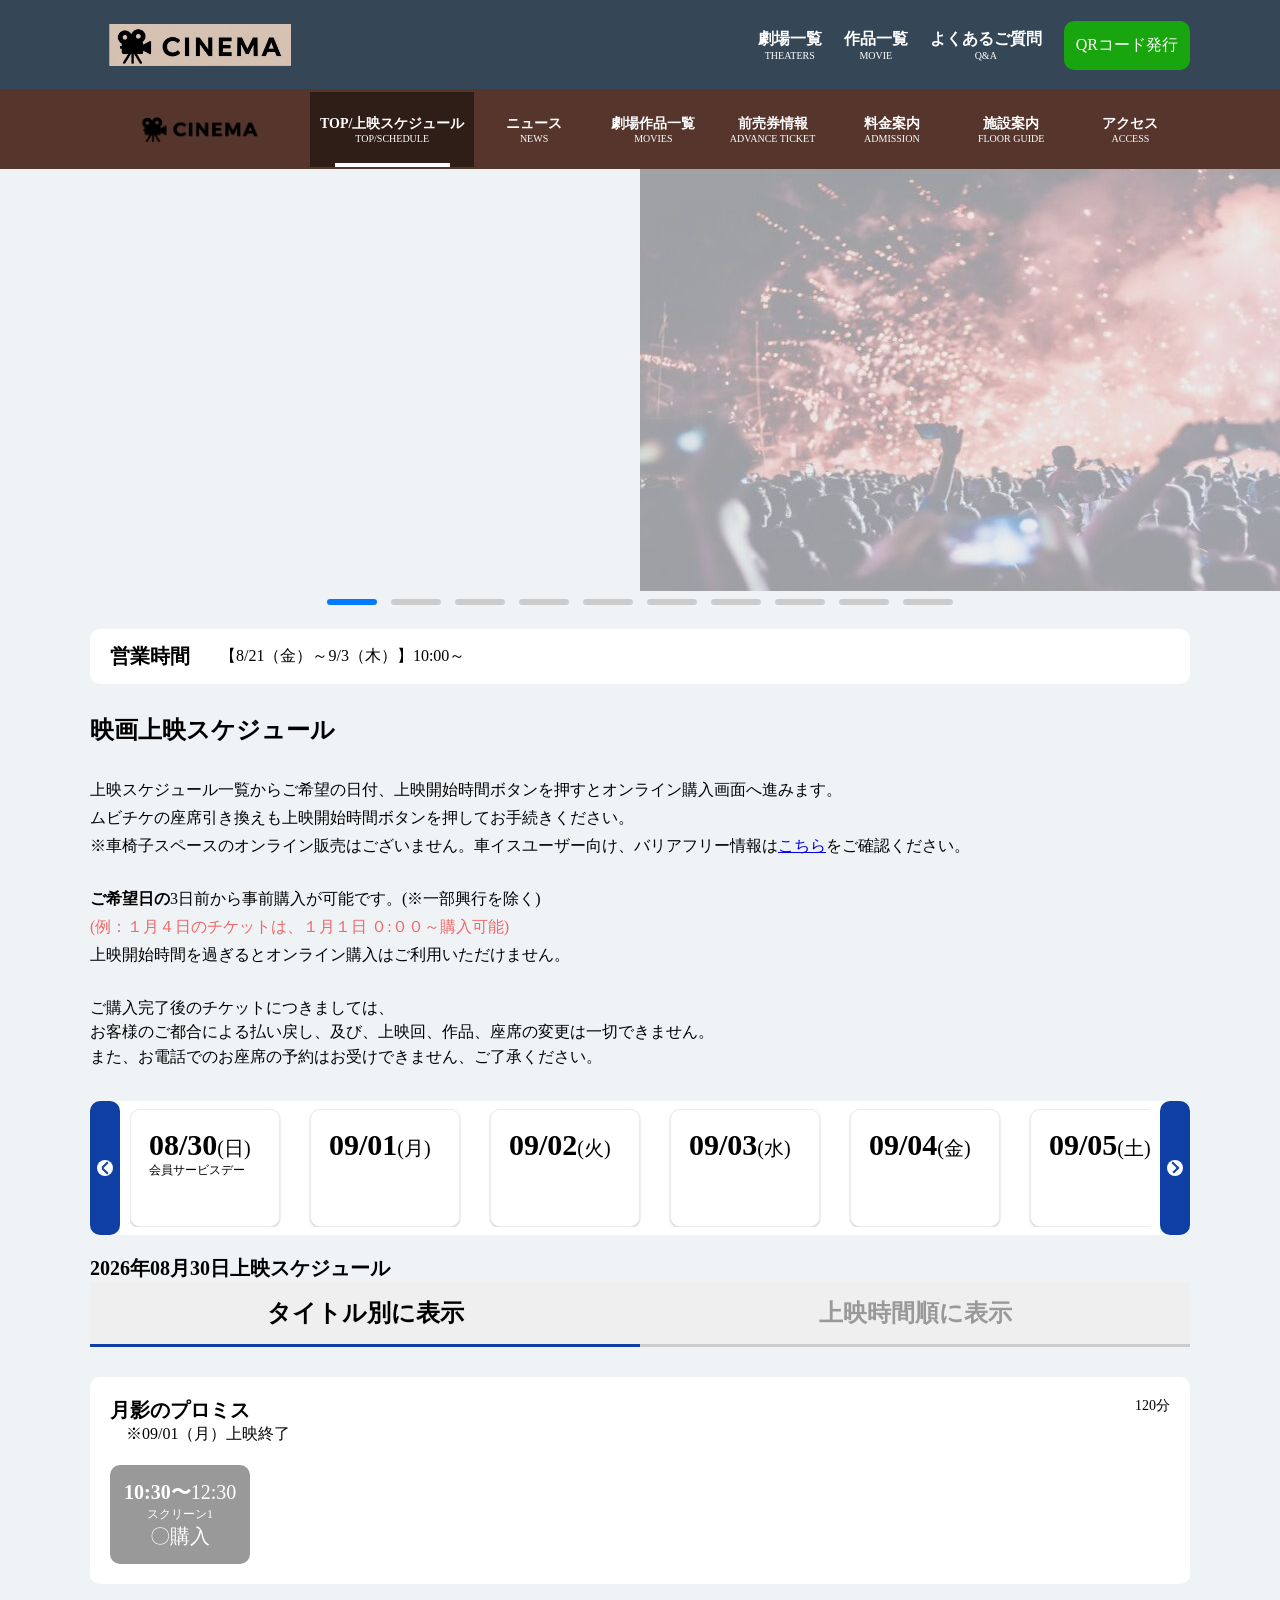
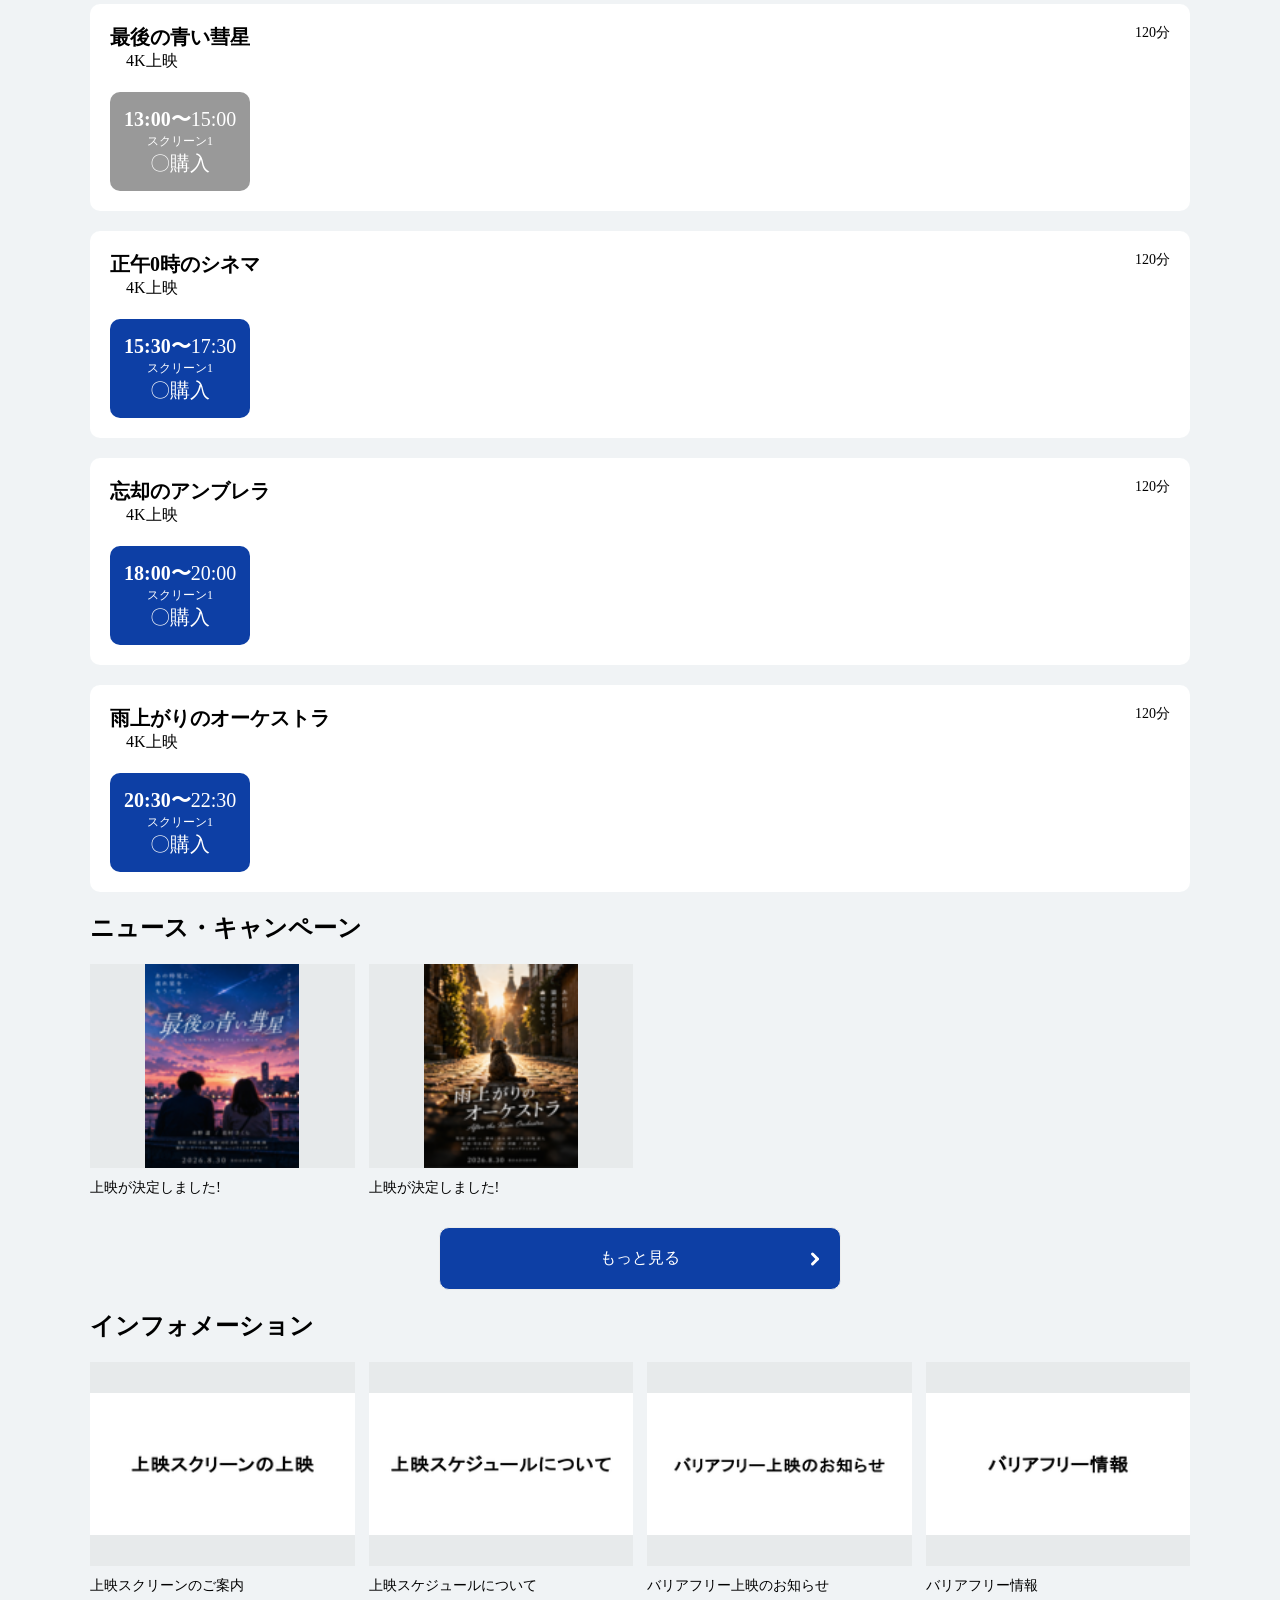
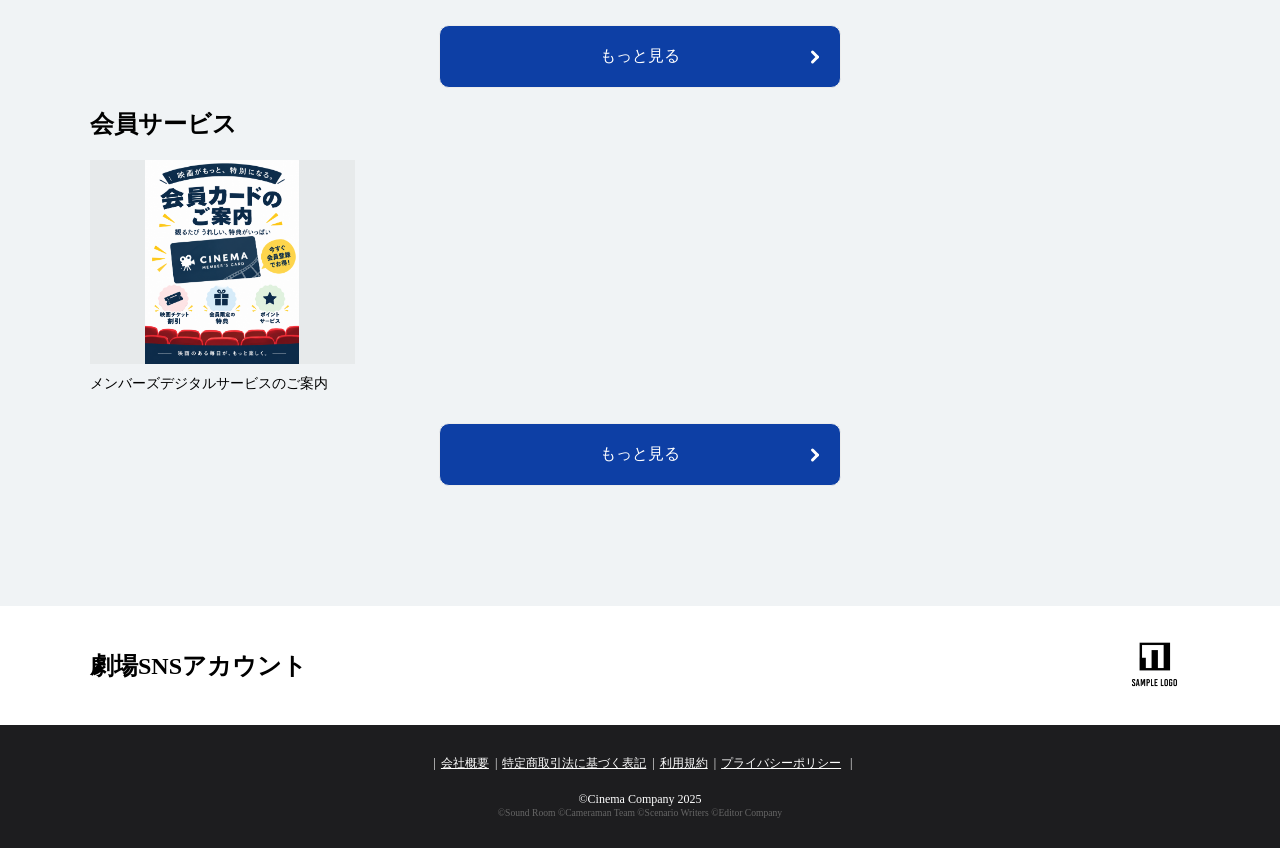
==== index.html @ 125cd5fd "update images and styles" ====
<!DOCTYPE html>
<html lang="ja">

<head>
  <meta charset="UTF-8" />
  <meta name="viewport" content="width=device-width,initial-scale=1" />
  <title>PF① indexPage</title>
  <meta name="description" content="2026/10/12 PF① indexPage" />
  <link rel="icon" href="./assets/images/fav.jpg" />
  <script src="./assets/js/script.js" defer></script>
  <link rel="stylesheet" href="./assets/stylesheets/style.css">
</head>

<body class="index">
<header class="l-header">
  <section class="p-header">
    <div class="p-header__wrap">
      
      <a class="p-header__logo" href="./index.html">
        <img src="./assets/images/logo.png" alt="サイトロゴ">
      </a>
      <button class="js-header__menuButton">
      <span class="p-header__menuButton--line"></span>  
      </button>

      <nav class="p-header__siteMenu">
        <ul class="p-header__menuList">
          <li class="p-header__menuItem">
            <div class="p-menuItem">
              <a href="./index.html" class="c-link">
                  <p class="p-menuItem__label__primary">劇場一覧</p>
                  <p class="p-menuItem__label__secondary">THEATERS</p>
              </a>
            </div>
          </li>

          <li class="p-header__menuItem">
            <div class="p-menuItem">
              <a href="./index.html" class="c-link">
                  <p class="p-menuItem__label__primary">作品一覧</p>
                  <p class="p-menuItem__label__secondary">MOVIE</p>
              </a>
            </div>
          </li>

          <li class="p-header__menuItem">
            <div class="p-menuItem">
              <a href="./index.html" class="c-link">
                  <p class="p-menuItem__label__primary">よくあるご質問</p>
                  <p class="p-menuItem__label__secondary">Q&A</p>
              </a>
            </div>
          </li>
        </ul>
      </nav>

      <div class="p-header__links">
        <a href="./index.html" class="c-link">
          <div class="p-qrCode">
            <p class="p-qrCode__label">QRコード発行</p>
          </div>
        </a>  
      </div>

      <nav class="js-header__hamburgerMenu">
        <div class="p-header__hamburgerContent">

          <ul class="p-header__mobileMenuList">

            <li class="p-header__hamburgerTitle">劇場メニュー</li>

            <li class="p-header__hamburgerItem">
              <a href="./index.html" class="c-link">TOP/上映スケジュール</a>
            </li>

            <li class="p-header__hamburgerItem">
              <a href="./index.html" class="c-link">ニュース</a>
            </li>

            <li class="p-header__hamburgerItem">
              <a href="./index.html" class="c-link">劇場作成一覧</a>
            </li>

            <li class="p-header__hamburgerItem">
              <a href="./index.html" class="c-link">前売券情報</a>
            </li>            

            <li class="p-header__hamburgerItem">
              <a href="./index.html" class="c-link">料金案内</a>
            </li>     
            
            <li class="p-header__hamburgerItem">
              <a href="./index.html" class="c-link">施設案内</a>
            </li>            

            <li class="p-header__hamburgerItem">
              <a href="./access.html" class="c-link">アクセス</a>
            </li>

            <li class="p-header__hamburgerTitle">共通メニュー</li>

            <li class="p-header__hamburgerItem">
              <a href="./index.html" class="c-link">総合TOPへ戻る</a>
            </li>
            
            <li class="p-header__hamburgerItem">
              <a href="./index.html" class="c-link">劇場一覧</a>
            </li>            

            <li class="p-header__hamburgerItem">
              <a href="./index.html" class="c-link">作品一覧</a>
            </li>

            <li class="p-header__hamburgerItem">
              <a href="./index.html" class="c-link">よくある質問</a>
            </li>            

          </ul>
        </div> 
      </nav>

    </div>
  </section>
</header>

<main class="l-main">
  <h1 class="p-main__title">TOP/上映スケジュール</h1>
    <section class="p-menuBar">
      <div class="p-menuBar__wrap">

        <a class="p-main__logo" href="./index.html">
          <img src="./assets/images/logo-name.png">
        </a>

        <nav class="p-menuBar__nav">
          <ul class="p-menuBar__navMenu">
            <li class="p-menuBar__navItem">
            <div class="p-navItem--underBar"></div> 
            <a href="./index.html" class="p-navItem active">
                <p class="p-navItem__label--primary">TOP/上映スケジュール</p>
                <p class="p-navItem__label--secondary">TOP/SCHEDULE</p>
            </a>
            </li>

            <li class="p-menuBar__navItem">
            <a href="./index.html" class="p-navItem">
                <p class="p-navItem__label--primary">ニュース</p>
                <p class="p-navItem__label--secondary">NEWS</p>
            </a>
            </li>

            <li class="p-menuBar__navItem">
            <a href="./index.html" class="p-navItem">
                <p class="p-navItem__label--primary">劇場作品一覧</p>
                <p class="p-navItem__label--secondary">MOVIES</p>
            </a>
            </li>

            <li class="p-menuBar__navItem">
            <a href="./index.html" class="p-navItem">
                <p class="p-navItem__label--primary">前売券情報</p>
                <p class="p-navItem__label--secondary">ADVANCE TICKET</p>
            </a>
            </li>

            <li class="p-menuBar__navItem">
            <a href="./index.html" class="p-navItem">
                <p class="p-navItem__label--primary">料金案内</p>
                <p class="p-navItem__label--secondary">ADMISSION</p>
            </a>
            </li>

            <li class="p-menuBar__navItem">
            <a href="./index.html" class="p-navItem">
                <p class="p-navItem__label--primary">施設案内</p>
                <p class="p-navItem__label--secondary">FLOOR GUIDE</p>
            </a>
            </li>
                  
            <li class="p-menuBar__navItem">
            <a href="./access.html" class="p-navItem">
                <p class="p-navItem__label--primary">アクセス</p>
                <p class="p-navItem__label--secondary">ACCESS</p>
            </a>
            </li>
          </ul>  
        </nav> 
      </div>
    </section>

      <section class="p-mainSlider">
        <div class="js-slides">
            <a href="./index.html" id="slide1" class="js-slide">
              <img src="./assets/images/slide1.jpeg" alt="">
            </a>
            
            <a href="./index.html" id="slide2" class="js-slide">
              <img src="./assets/images/slide2.jpeg" alt="">
            </a>

            <a href="./index.html" id="slide3" class="js-slide">
              <img src="./assets/images/slide3.jpeg" alt="">
            </a>

            <a href="./index.html" id="slide4" class="js-slide">
              <img src="./assets/images/slide4.jpeg" alt="">
            </a>

            <a href="./index.html" id="slide5" class="js-slide">
              <img src="./assets/images/slide5.jpeg" alt="">
            </a>

            <a href="./index.html" id="slide6" class="js-slide">
              <img src="./assets/images/slide6.jpeg" alt="">
            </a>

            <a href="./index.html" id="slide7" class="js-slide">
              <img src="./assets/images/slide7.jpeg" alt="">
            </a>

            <a href="./index.html" id="slide8" class="js-slide">
              <img src="./assets/images/slide8.jpeg" alt="">
            </a>

            <a href="./index.html" id="slide9" class="js-slide">
              <img src="./assets/images/slide9.jpeg" alt="">
            </a>

            <a href="./index.html" id="slide10" class="js-slide">
              <img src="./assets/images/slide10.jpeg" alt="">
            </a>
        </div>

        <div class="p-slidesBots">
          <a href="#slide1" class="js-dot"></a>
          <a href="#slide2" class="js-dot"></a>
          <a href="#slide3" class="js-dot"></a>
          <a href="#slide4" class="js-dot"></a>
          <a href="#slide5" class="js-dot"></a>
          <a href="#slide6" class="js-dot"></a>
          <a href="#slide7" class="js-dot"></a>
          <a href="#slide8" class="js-dot"></a>
          <a href="#slide9" class="js-dot"></a>
          <a href="#slide10" class="js-dot"></a>
        </div>
      </section>

      <section class="p-opening">
        <div class="p-opening__wrap">
          <h2 class="p-openingTitle">営業時間</h2>
          <div class="p-openingSchedule">
            <p class="p-openingTime">【8/21（金）～9/3（木）】10:00～</p>
          </div>
        </div>
      </section>

      <section class="p-showTimes">
        <div class="p-showTimesWrap">
            <div class="p-showTimesInner">
              <h2 class="p-showTimestitle">映画上映スケジュール</h2>
                <div class="p-showTimesguide">
                <div class="p-showTimesguide--break"> 
                  <p class="p-showTimesguide__text">上映スケジュール一覧からご希望の日付、上映開始時間ボタンを押すとオンライン購入画面へ進みます。</p>
                  <p class="p-showTimesguide__text">ムビチケの座席引き換えも上映開始時間ボタンを押してお手続きください。</p>
                  <p class="p-showTimesguide__text">※車椅子スペースのオンライン販売はございません。車イスユーザー向け、バリアフリー情報は<a href="./index.html" class="c-text">こちら</a>をご確認ください。</P>
                  <p class="p-showTimesguide__text">
                    <strong>ご希望日の</strong>3日前から事前購入が可能です。(※一部興行を除く)<br>
                    <span class="p-showTimesguide__example">
                      (例：１月４日のチケットは、１月１日 ０:００～購入可能)
                    </span>
                  </p>
                  <p class="p-showTimesguide__text">上映開始時間を過ぎるとオンライン購入はご利用いただけません。</p>
                  <p class="p-showTimesguide__text">ご購入完了後のチケットにつきましては、<br>
                    <p class="p-showTimesguide__text--next">
                      お客様のご都合による払い戻し、及び、上映回、作品、座席の変更は一切できません。
                    </p>
                  </p>
                  <p class="p-showTimesguide__text">また、お電話でのお座席の予約はお受けできません、ご了承ください。</p>
                </div>
                </div>
            </div>
        </div>

        <div class="p-dateTransform">

          <div class="p-dateTransform__inner">

            <button class="js-dateTransform__arrow">
              <div class="p-arrow--prev"></div>
            </button>

            <div class="js-dateTransform--swiper">
              <div class="p-dateTransform__warp">
                <ul class="js-dateTransform__dates">

                  <li class="js-dateItem">
                    <div class="p-dateItem__box">
                      <div class="p-dateItem__warp">
                        <span class="p-dateItem__day">08/30</span>
                        <span class="p-dateItem__week">(日)</span>
                      </div>
                      <div class="p-dateItem__txet">会員サービスデー</div>
                    </div>
                  </li>

                  <li class="js-dateItem">
                    <div class="p-dateItem__box">
                      <div class="p-dateItem__warp">
                        <span class="p-dateItem__day">09/01</span>
                        <span class="p-dateItem__week">(月)</span>
                      </div>
                    </div>
                  </li>

                  <li class="js-dateItem">
                    <div class="p-dateItem__box">
                      <div class="p-dateItem__warp">
                        <span class="p-dateItem__day">09/02</span>
                        <span class="p-dateItem__week">(火)</span>
                      </div>
                    </div>
                  </li>

                  <li class="js-dateItem">
                    <div class="p-dateItem__box">
                      <div class="p-dateItem__warp">
                        <span class="p-dateItem__day">09/03</span>
                        <span class="p-dateItem__week">(水)</span>
                      </div>
                    </div>
                  </li>

                  <li class="js-dateItem">
                    <div class="p-dateItem__box">
                      <div class="p-dateItem__warp">
                        <span class="p-dateItem__day">09/04</span>
                        <span class="p-dateItem__week">(金)</span>
                      </div>
                    </div>
                  </li>

                  <li class="js-dateItem">
                    <div class="p-dateItem__box">
                      <div class="p-dateItem__warp">
                        <span class="p-dateItem__day">09/05</span>
                        <span class="p-dateItem__week">(土)</span>
                      </div>
                    </div>
                  </li>

                  <li class="js-dateItem">
                    <div class="p-dateItem__box">
                      <div class="p-dateItem__warp">
                        <span class="p-dateItem__day">09/06</span>
                        <span class="p-dateItem__week">(日)</span>
                      </div>
                    </div>
                  </li>

                  <li class="js-dateItem">
                    <div class="p-dateItem__box">
                      <div class="p-dateItem__warp">
                        <span class="p-dateItem__day">09/07</span>
                        <span class="p-dateItem__week">(月)</span>
                      </div>
                    </div>
                  </li>

                </ul>
              </div>
            </div>

            <button class="js-dateTransform__arrow">
              <div class="p-arrow--next"></div>
            </button>

          </div> 

        </div>

        <h2 class="p-scheduleTitle">2026年08月30日上映スケジュール</h2>

        <div class="p-scheduleTab">
          <div class="p-scheduleTab__wrap">
            <button class="p-tabTitle tab active" data-tab="title">タイトル別に表示</button>
            <button class="p-tabTime tab" data-tab="time">上映時間順に表示</button>
          </div>

          <div class="p-tabContent">
            <div class="p-tabContent__time__wrap tab-panel active" id="tab-title">
              <article class="p-contentItem">
                <div class="p-contentHeader">
                <div class="p-contentTitle">
                  <a class="c-link">
                    <h3 class="p-tabContent__title">月影のプロミス</h3>
                  </a>
                  <p class="p-tabContent__description">※09/01（月）上映終了</p>
                </div>
                <button type="button" class="js-contentToggle">+</button>
                </div>
                <ul class="js-contentSchedule">
                  <li class="p-scheduleBox u-bg-gray">
                    <a class="c-link">
                      <div class="p-scheduleBox__time">
                        <span class="p-scheduleBox__start">10:30〜</span>12:30
                      </div>       
                      <p class="p-scheduleBox__info">スクリーン1</p>
                      <p class="p-scheduleBox__purchase">〇購入</p>
                    </a>  
                </li>
                </ul>
                <p class="p-screeningTime">120分</p>
              </article>

              <article class="p-contentItem">
                <div class="p-contentHeader">
                <div class="p-contentTitle">
                  <a class="c-link">
                    <h3 class="p-tabContent__title">最後の青い彗星</h3>
                  </a>
                  <p class="p-tabContent__description">4K上映</p>
                </div>
                <button type="button" class="js-contentToggle">+</button>
                </div>
                <ul class="js-contentSchedule">
                  <li class="p-scheduleBox u-bg-gray">
                    <a class="c-link">
                      <div class="p-scheduleBox__time">
                        <span class="p-scheduleBox__start">13:00〜</span>15:00
                      </div>       
                      <p class="p-scheduleBox__info">スクリーン1</p>
                      <p class="p-scheduleBox__purchase">〇購入</p>
                    </a>  
                  </li>
                </ul>
                <p class="p-screeningTime">120分</p>
              </article>

              <article class="p-contentItem">
                <div class="p-contentHeader">
                <div class="p-contentTitle">
                  <a href="./index.html" class="c-link">
                    <h3 class="p-tabContent__title">正午0時のシネマ</h3>
                  </a>
                  <p class="p-tabContent__description">4K上映</p>
                </div>
                <button type="button" class="js-contentToggle">+</button>
                </div>
                <ul class="js-contentSchedule">
                  <li class="p-scheduleBox">
                    <a href="./index.html" class="c-link">
                      <div class="p-scheduleBox__time">
                        <span class="p-scheduleBox__start">15:30〜</span>17:30
                      </div>       
                      <p class="p-scheduleBox__info">スクリーン1</p>
                      <p class="p-scheduleBox__purchase">〇購入</p>
                    </a>  
                  </li>
                </ul>
                <p class="p-screeningTime">120分</p>
              </article>

              <article class="p-contentItem">
                <div class="p-contentHeader">
                <div class="p-contentTitle">
                  <a href="./index.html" class="c-link">
                    <h3 class="p-tabContent__title">忘却のアンブレラ</h3>
                  </a>
                  <p class="p-tabContent__description">4K上映</p>
                </div>
                <button type="button" class="js-contentToggle">+</button>
                </div>
                <ul class="js-contentSchedule">
                  <li class="p-scheduleBox">
                    <a href="./index.html" class="c-link">
                      <div class="p-scheduleBox__time">
                        <span class="p-scheduleBox__start">18:00〜</span>20:00
                      </div>       
                      <p class="p-scheduleBox__info">スクリーン1</p>
                      <p class="p-scheduleBox__purchase">〇購入</p>
                    </a>  
                  </li>
                </ul>
                <p class="p-screeningTime">120分</p>
              </article>

              <article class="p-contentItem">
                <div class="p-contentHeader">
                <div class="p-contentTitle">
                  <a href="./index.html" class="c-link">
                    <h3 class="p-tabContent__title">雨上がりのオーケストラ</h3>
                  </a>
                  <p class="p-tabContent__description">4K上映</p>
                </div>
                <button type="button" class="js-contentToggle">+</button>
                </div>
                <ul class="js-contentSchedule">
                  <li class="p-scheduleBox">
                    <a href="./index.html" class="c-link">
                      <div class="p-scheduleBox__time">
                        <span class="p-scheduleBox__start">20:30〜</span>22:30
                      </div>       
                      <p class="p-scheduleBox__info">スクリーン1</p>
                      <p class="p-scheduleBox__purchase">〇購入</p>
                    </a>  
                  </li>
                </ul>
                <p class="p-screeningTime">120分</p>
              </article>
            </div>  


            <div class="p-tabContent__wrap tab-panel" id="tab-time">
              <article class="p-contentLink">
                <a class="c-link">     
                  <div class="p-contentLink__display u-bg-gray">
                    <div class="p-scheduleBox__time">
                      <span class="p-scheduleBox__start">10:30〜</span>12:30
                    </div>  
                    <div class="p-contentTitle">
                      <h3 class="p-tabContent__title">月影のプロミス</h3>
                      <p class="p-tabContent__description">※09/01（月）上映終了</p>
                    </div>
                    <div class="p-scheduleInfo">  
                      <p class="p-screeningTime__info">120分</p>
                      <p class="p-scheduleBox__info">スクリーン1</p>
                    </div>
                      <p class="p-scheduleBox__purchase">販売期間外</p>
                  </div>  
                </a>
              </article>

              <article class="p-contentLink">
                <a class="c-link">     
                  <div class="p-contentLink__display u-bg-gray">
                      <div class="p-scheduleBox__time">
                      <span class="p-scheduleBox__start">13:00〜</span>15:00
                    </div>  
                    <div class="p-contentTitle">
                      <h3 class="p-tabContent__title">最後の青い彗星</h3>
                      <p class="p-tabContent__description">※09/01（月）上映終了</p>
                    </div>

                    <div class="p-scheduleInfo">  
                      <p class="p-screeningTime__info">120分</p>
                      <p class="p-scheduleBox__info">スクリーン1</p>
                    </div>
                    <p class="p-scheduleBox__purchase">販売期間外</p>
                  </div>  
                </a>
              </article>
            

              <article class="p-contentLink">
                <a href="./index.html" class="c-link">      
                  <div class="p-contentLink__display">
                    <div class="p-scheduleBox__time">
                      <span class="p-scheduleBox__start">15:30〜</span>17:30
                    </div>  
                    <div class="p-contentTitle">
                      <h3 class="p-tabContent__title">正午0時のシネマ</h3>
                      <p class="p-tabContent__description">※09/01（月）上映終了</p>
                    </div>  

                    <div class="p-scheduleInfo">  
                      <p class="p-screeningTime__info">120分</p>
                      <p class="p-scheduleBox__info">スクリーン1</p>
                    </div>
                    <p class="p-scheduleBox__purchase">〇購入</p>
                  </div>  
                </a>
              </article>

              <article class="p-contentLink">
                <a href="./index.html" class="c-link">          
                  <div class="p-contentLink__display">
                    <div class="p-scheduleBox__time">
                      <span class="p-scheduleBox__start">18:00〜</span>20:00
                    </div>  
                    <div class="p-contentTitle">
                      <h3 class="p-tabContent__title">忘却のアンブレラ</h3>
                      <p class="p-tabContent__description">※09/01（月）上映終了</p>
                    </div>

                    <div class="p-scheduleInfo">  
                      <p class="p-screeningTime__info">120分</p>
                      <p class="p-scheduleBox__info">スクリーン1</p>
                    </div>
                    <p class="p-scheduleBox__purchase">〇購入</p>
                  </div>  
                </a>
              </article>

              <article class="p-contentLink">
                <a href="./index.html" class="c-link">
                  <div class="p-contentLink__display">
                    <div class="p-scheduleBox__time">
                      <span class="p-scheduleBox__start">20:30〜</span>22:30
                    </div>  
                    <div class="p-contentTitle">
                      <h3 class="p-tabContent__title">雨上がりのオーケストラ</h3>
                      <p class="p-tabContent__description">※09/01（月）上映終了</p>
                    </div>

                    <div class="p-scheduleInfo">  
                      <p class="p-screeningTime__info">120分</p>
                      <p class="p-scheduleBox__info">スクリーン1</p>
                    </div>
                    <p class="p-scheduleBox__purchase">〇購入</p>
                  </div>  
                </a>
              </article>
          </div>

        <div class="p-tabContent__wrap--sp tab-panel" id="tab-time--sp">
          <article class="p-contentLink--sp">
            <a href="./index.html" class="c-link">     
              <div class="p-contentLink__display u-bg-gray">
                <div class="p-contentLink__left">
                  <span class="p-scheduleBox__time">10:30~</span>12:30
                  <p class="p-scheduleBox__info">スクリーン1 / 120分</p>
                  <p class="p-scheduleBox__purchase">販売期間外</p>
                </div>  
                <div class="p-contentLink__right">
                  <h3 class="p-tabContent__title">月影のプロミス</h3>
                  <p class="p-tabContent__description">※09/01（月）上映終了</p>
                </div>
              </div>  
            </a>
          </article>

          <article class="p-contentLink--sp">
            <a href="./index.html" class="c-link">     
              <div class="p-contentLink__display u-bg-gray">
                <div class="p-contentLink__left">
                  <span class="p-scheduleBox__time">13:00~</span>15:00
                  <p class="p-scheduleBox__info">スクリーン1 / 120分</p>
                  <p class="p-scheduleBox__purchase">販売期間外</p>
                </div>  
                <div class="p-contentLink__right">
                  <h3 class="p-tabContent__title">最後の青い彗星</h3>
                  <p class="p-tabContent__description">※09/01（月）上映終了</p>
                </div>
              </div>  
            </a>
          </article>

          <article class="p-contentLink--sp">
            <a href="./index.html" class="c-link">     
              <div class="p-contentLink__display">
                <div class="p-contentLink__left">
                  <span class="p-scheduleBox__time">15:30~</span>17:30
                  <p class="p-scheduleBox__info">スクリーン1 / 120分</p>
                  <p class="p-scheduleBox__purchase">〇購入</p>
                </div>  
                <div class="p-contentLink__right">
                  <h3 class="p-tabContent__title">正午0時のシネマ</h3>
                  <p class="p-tabContent__description">※09/01（月）上映終了</p>
                </div>
              </div>  
            </a>
          </article>

          <article class="p-contentLink--sp">
            <a href="./index.html" class="c-link">     
              <div class="p-contentLink__display">
                <div class="p-contentLink__left">
                  <span class="p-scheduleBox__time">18:00~</span>20:00
                  <p class="p-scheduleBox__info">スクリーン1 / 120分</p>
                  <p class="p-scheduleBox__purchase">〇購入</p>
                </div>  
                <div class="p-contentLink__right">
                  <h3 class="p-tabContent__title">忘却のアンブレラ</h3>
                  <p class="p-tabContent__description">※09/01（月）上映終了</p>
                </div>
              </div>  
            </a>
          </article>

          <article class="p-contentLink--sp">
            <a href="./index.html" class="c-link">     
              <div class="p-contentLink__display">
                <div class="p-contentLink__left">
                  <span class="p-scheduleBox__time">20:30~</span>22:30
                  <p class="p-scheduleBox__info">スクリーン1 / 120分</p>
                  <p class="p-scheduleBox__purchase">〇購入</p>
                </div>  
                <div class="p-contentLink__right">
                  <h3 class="p-tabContent__title">雨上がりのオーケストラ</h3>
                  <p class="p-tabContent__description">※09/01（月）上映終了</p>
                </div>
              </div>  
            </a>
          </article>

        </div>

      </div>   
      </section>

      <section class="p-underContents">

          <div class="p-newsContainer">
            <h2 class="p-container__title">ニュース・キャンペーン</h2>
            <div class="p-container__area">
              <article class="p-container__item">
                <a href="./index.html" class="c-link">
                  <div class="p-Item__imageWrap">
                  <img class="p-Item__image" src="./assets/images/Fictitious Poster 1.png">
                  </div>
                  <p class="p-newsItem__title">上映が決定しました!</p>
                </a>
              </article>

              <article class="p-container__item">
                <a href="./index.html" class="c-link">
                  <div class="p-Item__imageWrap">
                  <img class="p-Item__image" src="./assets/images/Fictitious Poster 2.png">
                  </div>
                  <p class="p-newsItem__title">上映が決定しました!</p>
                </a>
              </article>
              </div>
                  <div class="p-container__more">
                  <a href="./index.html" class="c-more">もっと見る</a>
                  </div>
          </div>    
              

          <div class="p-infoContainer">
              <h2 class="p-container__title">インフォメーション</h2>
              
                <div class="p-container__area">
                  <article class="p-container__item">
                    <a href="./index.html" class="c-link">
                    <div class="p-Item__imageWrap"> 
                      <img class="p-Item__image" src="./assets/images/Information 1.png">
                    </div>
                      <p class="p-infoItem__title">上映スクリーンのご案内</p>
                    </a>
                  </article>

                  <article class="p-container__item">
                    <a href="./index.html" class="c-link">
                      <div class="p-Item__imageWrap"> 
                      <img class="p-Item__image" src="./assets/images/Information 2.png">
                      </div>
                      <p class="p-infoItem__title">上映スケジュールについて</p>
                    </a>
                  </article>

                  <article class="p-container__item">
                    <a href="./index.html" class="c-link">
                      <div class="p-Item__imageWrap"> 
                      <img class="p-Item__image" src="./assets/images/Information 3.png">
                      </div>
                      <p class="p-infoItem__title">バリアフリー上映のお知らせ</p>
                    </a>
                  </article>

                  <article class="p-container__item">
                    <a href="./index.html" class="c-link">
                      <div class="p-Item__imageWrap"> 
                      <img class="p-Item__image" src="./assets/images/Information 4.png">
                      </div>
                      <p class="p-infoItem__title">バリアフリー情報</p>
                    </a>
                  </article>              
              </div>
                <div class="p-container__more">
                  <a href="./index.html" class="c-more">もっと見る</a>
                </div>
          </div>
        </div>    

        <div class="p-membersContainer">
          <h2 class="p-container__title">会員サービス</h2>
            <div class="p-container__area">
              <article class="p-container__item">
                <a href="./index.html" class="c-link">
                  <div class="p-Item__imageWrap">
                  <img class="p-Item__image" src="./assets/images/Fictitious Poster Members.png">
                  </div>
                  <p class="p-membersItem__title">メンバーズデジタルサービスのご案内</p>
                </a>
              </article>
          </div>

          <div class="p-container__more"> <div class="p-contentTitle">
            <a href="./index.html" class="c-more">もっと見る</a>
          </div>
        </div>
      </section>


    <section class="p-snsContainer">
      <div class="p-snsContainer__wrap">
        <h2 class="p-snsContainer__title">劇場SNSアカウント</h2>
          <a href="./index.html" class="c-link">
              <img class="c-icon" src="./assets/images/sns.png">
          </a>
      </div>
    </section>


</main>

<footer class="l-footer">
  <div class="p-footer__wrap">
    <ul class="p-footer__menu">
      <li class="p-footer__menuItem">
        <a href="./index.html" class="c-link">会社概要</a>
      </li>

      <li class="p-footer__menuItem">
        <a href="./index.html" class="c-link">特定商取引法に基づく表記</a>
      </li>

      <li class="p-footer__menuItem">
        <a href="./index.html" class="c-link">利用規約</a>
      </li>

      <li class="p-footer__menuItem">
        <a href="./index.html" class="c-link">プライバシーポリシー</a>
      </li>
    </ul>

    <div class="p-footer__copyright">©Cinema Company 2025</div>
    <div class="p-copyright__container">©Sound Room ©Cameraman Team ©Scenario Writers ©Editor Company</div>
  </div>
</footer>

</body>
---- assets/stylesheets/style.css ----
@charset "utf-8";

*,
::before,
::after {
  padding: 0;
  margin: 0;
}

.l-header {
  background-color:#354756;
}

.p-header__wrap {
  max-width: 1100px;
  height: 90px;
  margin: 0 auto;
  display: flex;
  align-items: center;
}

.js-header__menuButton {
  display: none;
}

.p-header__logo {
  display: block;
  width: 220px;
  height: 42px;
}

.p-header__logo img {
  width: 220px;
  height: 42px;
  object-fit: contain;
}

.p-header__siteMenu {
  display: block;  
  margin: 0 0 0 auto;
}

.p-header__links {
  display: block;
}

.p-header__menuList {
  list-style: none;
  display: flex;
  color: #FFFFFF;
}

.p-header__menuItem {
  margin-left: 22px;
}

.p-header__menuItem:nth-child(3) {
  margin-right: 22px;
}

.js-header__hamburgerMenu {
  display: none;
}

.p-main__title {
  width: 1px;
  height: 1px;
  margin: -1px;
  overflow: hidden;
  clip: rect(0, 0, 0, 0);
}

.p-menuItem:hover {
  opacity: 0.6;
}

.p-menuItem__label__primary {
  font-size: 16px;
  font-weight: 700;
}

.p-menuItem__label__secondary {
  font-size: 10px;
  text-align: center;
}

.p-qrCode {
  display: flex;
}

.p-qrCode:hover {
  opacity: 0.6;
}

.p-qrCode__label {
  display: block;
  background-color: #19a50d;
  color:#ffffff;
  font-size: 16px;
  border-radius: 10px;
  padding: 14px 12px;
}

.c-link {
  text-decoration: none;
  color: inherit;
}

.l-main {
  background-color:#f0f3f5;
  padding: 0 30px;
}

.p-menuBar {
  background-color: #55352C;
  width: calc(100% + 60px);
  margin-left: -30px;  
}

.p-menuBar__wrap {
  width: 100%;
  max-width: 1100px;
  height: 80px;
  margin: 0 auto;
  display: flex;
  align-items: center;
  box-sizing: border-box;
  flex-wrap: wrap;
}

.p-main__logo {
  display: flex;
}

.p-main__logo img {
  width: 220px;
  height: 42px;
  object-fit: contain;
}

.p-menuBar__nav {
  flex: 1;
  min-width: 0;
  margin: 0;
}

.p-menuBar__navMenu {
  list-style: none;
  display: flex;
  align-items: center;
}

.p-menuBar__navItem {
  flex: 1;
  text-align: center;
  position: relative;
}

.p-navItem {
  display: block;
  padding: 23px 10px;
  white-space: nowrap;
  box-sizing: border-box;
  text-decoration: none;
}

.p-navItem.active {
  background-color: #2f1d18;
}

.p-navItem--underBar {
  position: absolute;
  bottom: 0;
  left: 15%;
  width: 70%;
  height: 4px;
  background-color: #fff;
}

.p-navItem__label--primary {
  font-size: 14px;
  font-weight: 700;
  color:#fff
}

.p-navItem__label--secondary {
  font-size: 10px;
  text-align: center;
  color:#fff
}

.p-mainSlider {
  width: calc(100% + 60px);
  margin-left: -30px;
  overflow: hidden;  
  user-select: none;
  cursor: grab;
  touch-action: pan-y;
}

.p-mainSlider:active {
  cursor: pointer;
}

.js-slides {
  display: flex;
  width: max-content;
  transition: transform 0.5s ease;
  will-change: transform;  
}

.js-slides::-webkit-scrollbar {
  display: none;
}

.js-slide {
  opacity: 0.4;
  transition: opacity 0.3s ease;
}

.js-slide.active {
  opacity: 1;
}

.js-slide img {
  display: block;
  pointer-events: none;
}

.js-slide img:hover {
  opacity: 0.8;
  transition: opacity 0.1s ease;
}

.p-slidesBots {
  text-align: center;
  margin-bottom: 20px;
}

.js-dot {
  display: inline-block;
  width: 50px;
  height: 6px;
  background: #ccc;
  border-radius: 10px;
  margin: 0 0 0 10px;
  transition: background-color 0.3s ease;
}

.js-dot:nth-child(1) {
  margin: 0;
}

.js-dot:hover {
  background: #666;
}

.js-dot.active {
  background: #007bff;
}

.p-showTimesguide__example {
  color: #F06666;
}

.p-opening,
.p-showTimesWrap,
.p-newsContainer,
.p-infoContainer, 
.p-membersContainer {
  max-width: 1100px;
  margin: 0 auto;
}

.p-infoContainer .p-container__area {
  display: grid;
  grid-template-columns: repeat(4, minmax(0, 1fr));
  gap: 14px;
}

.p-infoContainer .p-container__item {
  width: 100%;
  min-width: 0;
  box-sizing: border-box;
}

.p-opening__wrap {
  display: flex;
  align-items: center;
  padding: 14px 20px;
  background-color: #ffffff;
  border-radius: 10px;  
}

.p-openingTitle {
  min-width: 110px;
  font-size: 20px;
  font-weight: 700;
}

.p-showTimestitle {
  margin: 30px 0;
  font-size: 24px;
  font-weight: 700;
}

.p-showTimesguide {
  margin-bottom: 30px;
}

.p-showTimesguide--break {
  word-break: break-all;
}

.p-showTimesguide__text {
  line-height:28px
}

.p-showTimesguide__text:nth-child(4), 
.p-showTimesguide__text:nth-child(6) {
  margin-top: 25px;
}

.p-dateTransform__inner {
  display: flex;
  align-items: stretch;
  column-gap: 10px; 
  width: 100%;
  background-color: #fff;
  border-radius: 10px;
}

.js-dateTransform__arrow {
  position: relative;
  width: 30px;
  min-width: 30px;
  cursor: pointer;
  flex-shrink: 0;
  background-color: #0d3fa5;
  border-radius: 10px;
  border: none;
}

.p-arrow--prev,
.p-arrow--next {
  position: absolute;
  top: 50%;
  left: 50%;
  transform: translate(-50%, -50%);
  width: 16px;
  height: 16px;
  background-color: #fff;
  border-radius: 8px;
}

.p-arrow--prev::before,
.p-arrow--prev::after,
.p-arrow--next::before,
.p-arrow--next::after {
  content: "";
  position: absolute;
  width: 8px;
  height: 2px;
  background-color: #0d3fa5;
}

.p-arrow--prev::before {
  top: 4px;
  right: 4px;
  transform: rotate(-45deg);
}

.p-arrow--prev::after {
  top: 10px;
  right: 4px;
  transform: rotate(45deg);
}

.p-arrow--next::after {
  top: 4px;
  left: 4px;
  transform: rotate(45deg);
}

.p-arrow--next::before {
  top: 9px;
  left: 5px;
  transform: rotate(-45deg);
}

.p-dateTransform {
  display: flex;
  align-items: stretch;
  column-gap: 10px;
  width: 100%;
  background-color: #fff;
  border-radius: 10px;
  margin-bottom: 20px;
  max-width: 1100px;
  margin-left: auto;
  margin-right: auto;
}

.js-dateTransform--swiper {
  position: relative;
  flex: 1;
  min-width: 0;
  overflow: hidden;
  background-color: #fff;
  border-radius: 10px;
  padding: 8px 0;
  box-sizing: border-box;
}

.p-dateTransform__warp {
  width: 100%;
  overflow-x: hidden;
}

.js-dateTransform__dates {
  display: flex;
  align-items: stretch;
  gap: 30px;
  width: max-content;
}

.js-dateItem {
  flex-shrink: 0;
  width: 150px;
  list-style:none
}

.p-dateItem__box:has(.p-dateItem__txet) {
  flex-direction: column;
}

.p-dateItem__box {
  display: flex;
  flex-direction: row;
  padding: 18px;
  height: 80px;
  color: #000;
  text-decoration: none;
  border: 1px solid #ececec;
  border-radius: 10px;
  box-shadow: 0 1px 2px 0 #c7c7c7;
  background-color: #fff;
  cursor: pointer;
}

.p-dateItem__warp {
  display: flex;
  align-items: baseline;
}

.p-dateItem__day {
  font-size: 30px;
  font-weight: 700;
}

.p-dateItem__week {
  font-size: 20px;
}

.p-dateItem__txet {
  font-size: 12px;
}

.p-scheduleTitle {
  font-size: 20px;
  font-weight: 700;
  max-width: 1100px;
  margin-left: auto;
  margin-right: auto;
}

.p-scheduleTab {
  max-width: 1100px;
  margin-left: auto;
  margin-right: auto;
}

.p-scheduleTab__wrap {
  display: flex;
}

.p-scheduleTab__wrap .tab {
  display: block;
  flex: 1;
  text-align: center;
  cursor: pointer;
  padding: 15px 0;
  color: #999;             
  border-bottom: 3px solid #ccc; 
  transition: all .3s ease;   
}

.p-scheduleTab__wrap .tab.active {
  color:#000;
  border-bottom-color: #0d3fa5;
}

.tab-panel {
  display: none;
  transform: translateY(10px);
  pointer-events: none;
  transition: opacity .3s ease, transform .3s ease;
}

.tab-panel.active {
  display: block;
  transform: translateY(0);
  pointer-events: auto;
}

.p-tabContent__time__wrap {
  display: none;
}

.p-tabContent__wrap--sp {
  display: none;
}

.p-main__scheduleWrap label {
  display: block;
  flex: 1;
  text-align: center;
  cursor: pointer;
  box-sizing: border-box;
}

.p-tabTitle,
.p-tabTime {
  border: none;
  cursor: pointer;
  color: #000;
  border-bottom: 3px solid #0d3fa5;
  padding-bottom: 10px;
  font-size: 24px;
  font-weight: 700;
}

.p-tabContent {
  display: block;
  margin-top: 30px;
}

.p-tabContent__wrap:nth-child(2) {
  padding: 20px;
  background-color: #fff;
}

.p-tabContent__wrap {
  padding: 20px;
  background-color: #fff;
  display: none;
}

.p-tabContent__wrap.active {
  display: block;
}

.p-tabContent__wrap--sp {
  display: none;
  padding: 20px;
  background-color: #fff;
  border-radius: 10px;
}

.p-contentItem {
  position: relative;
  margin-bottom: 20px;
  padding: 20px;
  background-color: #fff;
  border-radius: 10px;
}

.js-contentToggle {
  display:none;
} 

.p-contentTitle {
  margin-bottom: 20px;
}

.p-tabContent__title {
  display: inline-block;
  font-size: 20px;
  font-weight: 700;
}

.p-tabContent__description {
  margin-left: 16px;
  font-size: 16px;
  font-weight: 400;
}

.js-contentSchedule {
  display: flex;
  gap: 10px;
  flex-wrap: wrap;
}

.p-scheduleBox {
  padding: 14px;
  background-color: #0d3fa5;
  text-align: center;
  color: #fff;
  border-radius: 10px;
}

.p-scheduleBox__time {
  font-size: 20px;
}

.p-scheduleBox__info {
  font-size: 12px;
}

.p-scheduleBox__purchase {
  font-size: 20px;
}

.p-screeningTime {
  position: absolute;
  top: 20px;
  right: 20px;
  font-size: 14px;
}

.p-screeningTime__info {
  font-size: 14px;
}

.p-contentLink__display {
  display: flex;
  grid-column-gap: 30px;
  -moz-column-gap: 30px;
  column-gap: 30px;
  background-color: #0d3fa5;
  color: #fff;
  align-items: center;
  padding: 34px 30px;
  border-radius: 10px;
}

.p-scheduleBox__start{
  font-size:20px;
  font-weight:700;
}

.p-scheduleBox__end{
  font-size:16px;
  margin-top:4px;
}

.p-contentLink,
.p-contentLink--sp {
  position: relative;
  margin-bottom: 20px;
  border-radius: 10px;
}

.p-contentLink .p-scheduleBox__time {
  font-size: 20px;
}

.p-contentLink .p-tabContent__description {
  margin-left: 0;
  font-size: 16px;
  font-weight: 400;
}

.p-contentLink .p-contentTitle {
  margin: 0;
}

.p-scheduleInfo {
  margin-left: auto;
}

.p-main__scheduleInfo .p-main__screeningTime {
  position: static;
  top: auto;
  right: auto;
}

.p-contentLink--sp .p-contentLink__display {
  padding: 20px 14px;
  grid-column-gap: 0;
}

.p-contentLink--sp .p-tabContent__title {
  font-size: 14px;
}

.p-contentLink--sp .p-tabContent__description {
  font-size: 12px;
  margin-top: 10px;
}

.p-contentLink--sp .p-contentLink__left {
  width: 135px;
  min-width: 135px;
  margin-right: 10px;
  text-align: center;
  border-right: 1px solid #5576b9;  
}

.p-contentLink--sp .p-contentLink__right {
  padding-right: 10px;
  padding-right: 10px;
}

.p-contentLink--sp .p-scheduleBox__time {
  font-size: 20px;
  font-weight: 700;
  margin-bottom: 2px;
}

.p-contentLink--sp .p-scheduleBox__info {
  font-size: 12px;
  margin-bottom: 2px;
}

.p-contentLink--sp .p-scheduleBox__purchase {
  font-size: 18px;
}

.p-container__title {
  font-weight: 700;
  margin: 20px 0;
}

.p-container__area {
  display: flex;
  grid-gap: 14px;
  gap: 14px;
  margin-bottom: 30px;
  flex-wrap: wrap;
}

.p-container__item {
  box-sizing: border-box;
}

.p-newsContainer .p-container__item,
.p-membersContainer .p-container__item {
  width: calc(17% - 10px);
  box-sizing: border-box;
}

.p-newsContainer .p-container__area,
.p-membersContainer .p-container__area {
  display: grid;
  grid-template-columns: repeat(4, minmax(0, 1fr));
  gap: 14px;
}

.p-newsContainer .p-container__item,
.p-membersContainer .p-container__item {
  width: 100%;
  min-width: 0;
  box-sizing: border-box;
}

.p-newsItem__image {
  height: 142px;
  display: flex;
  background-color: rgba(0, 0, 0, .025);
}

.c-image {
  margin: auto;
}

.p-newsItem__title,
.p-infoItem__title,
.p-membersItem__title {
  font-size: 14.4px;
  text-align: left;
  word-break: break-all;  
  margin-top: 10px;
}

.p-container__more {
  text-align: center;
  margin-bottom: 40px;
}

.p-container__more:nth-child(3) {
  margin: 0;
}

.p-container__more:hover {
  opacity: 0.6;
}

.c-more {
  position: relative;
  display: inline-block;
  padding: 20px 160px;
  color: #fff;
  background-color: #0d3fa5;
  text-decoration: none;
  border: 1px solid #ececec;
  border-radius: 10px;
}

.c-more::before {
  content: "";
  background-color: #fff;
  width: 10px;
  height: 3px;
  border-radius: 2px;
  position: absolute;
  right: 20px;
  top: calc(50% - 4px);
  transform: rotate(45deg);
}

.c-more::after {
  content: "";
  background-color: #fff;
  width: 10px;
  height: 3px;
  border-radius: 2px;
  position: absolute;
  right: 20px;
  bottom: calc(50% - 4px);
  transform: rotate(-45deg);  
}

.p-main__snsContainer {
  width: 100%;
  background-color: #fff;
  margin-top: 120px;
}

.p-snsContainer{
  background-color: #fff;
  margin-top: 120px;
  width: calc(100% + 60px);
  margin-left: -30px;
}

.p-snsContainer__wrap {
  display: flex;
  align-items: center;
  justify-content: flex-end;
  max-width: 1100px;
  margin: 0 auto;
  padding: 30px 0;
}

.p-snsContainer__wrap h2 {
  margin: 0 auto 0 0;
}

.p-container__item .c-link {
  display: block;
}

.p-Item__imageWrap {
  width: 100%;
  aspect-ratio: 184 / 142;
  display: flex;
  justify-content: center;
  background-color:#0000000a;
  align-items: center;
  overflow: hidden;
  box-sizing: border-box;
}


.p-Item__image:hover {
  opacity: 0.6;
}

.p-Item__image {
  display: block;
  width: 100%;
  height: 100%;
  object-fit: contain;
  object-position: center;
  margin: 0;
}

.c-icon {
  width: 70px;
}

.p-access {
  max-width: 1100px;
  margin: 0 auto 40px;
}

.p-access h1 {
  padding: 40px 0;
}

.p-access__wrap {
  max-width: 900px;
  margin: 0 auto;
}

.p-accessDetail {
  margin-bottom: 40px;
}

.p-accessDetail__row {
  display: flex;
  padding: 20px;
  font-size: 14px;
  background-color: #f7fafc;
}

.p-accessDetail__row:nth-child(2) {
  background-color: #fff;
}

.p-accessDetail__label {
  width: 160px;
  font-weight: 700;
}

.l-footer {
  background-color: #1D1D1F;
  padding: 30px 0;
  color: #FFFFFF;
  font-size: 12px;
}

.access .l-main {
  padding-bottom: 120px;
}

.p-footer__menu {
  list-style: none;
  display: flex;
  justify-content: center;
  margin: 0 0 20px;
}

.p-footer__menuItem {
  margin-left: 6px;
}

.p-footer__menuItem .c-link {
  text-decoration: underline;
}

.p-footer__menuItem::before {
  content: "|";
  margin-right: 2px;
}

.p-footer__menuItem:last-child::after {
  content: "|";
  margin-left: 6px;
}

.p-footer__copyright {
  text-align: center;
}

.p-copyright__container {
  font-size: 9.6px;
  text-align: center;
  color: #666;
}

.u-bg-gray {
  background-color: #999;
}


/* 小型スマートフォン */
@media screen and (max-width: 900px){
  html,
  body {
    width: 100%;
    max-width: 100%;
    overflow-x: hidden;
  } 

  .l-header:has(.js-header__hamburgerMenu.is-active) {
    position: fixed;
    top: 0;
    left: 0;
    z-index: 9999;
    width: 100%;
  }

  .p-header__wrap {
    width: 100%;
    max-width: 100%;
    box-sizing: border-box;
    height: 60px;
  }

  .p-header__logo {
    width: 120px;
    height: 42px;  
    margin-left: 20px;
    order: 1;
  }

  .p-header__logo img {
    width: 100%;
    max-width: 120px;
    height: auto;
    margin-top: 6px;
  }

  .p-header__links {
    display: block;
    margin-left: auto;
    margin-right: 10px;
    order: 2; 
  }

  .p-qrCode__label {
    font-size: 12px;
    padding: 5px 5px;
    border-radius: 6px;
    white-space: nowrap;
  }

  .js-header__menuButton {
    display: block;
    position: relative;
    width: 40px;
    height: 40px;
    border: 0;
    background: transparent;
    flex-shrink: 0;
    order: 3; 
  }

  .p-header__menuButton--line,
  .p-header__menuButton--line::before,
  .p-header__menuButton--line::after {
    content: "";
    position: absolute;
    display: block;
    height: 2px;
    width: 22px;
    background-color: #fff;
  }

  .p-header__menuButton--line::before {
    bottom: 8px;
  }

  .p-header__menuButton--line::after {
    top: 8px;
  } 
  
  .p-header__menuButton.is-active
  .p-header__menuButton--line {
    background-color: transparent;
  }

  .p-header__menuButton.is-active
  .p-header__menuButton--line::before {
    top: 0;
    transform: rotate(45deg);
  }

  .p-header__menuButton.is-active
  .p-header__menuButton--line::after {
    top: 0;
    transform: rotate(-45deg);
  }

  .p-header__siteMenu {
    display: block;
    position: fixed;
    top: 60px;
    right: -100%;
    width: 100%;
    height: calc(100vh - 60px);
    background: rgba(0,0,0,0.8);
    overflow-y:auto;
    transition:right .3s;
    z-index:1000;
  }

  .p-header__siteMenu.is-active {
    right: 0;
  }

  .p-header__menuList {
    display: block;
    list-style: none;
  }

  .p-header__menuItem {
    color: #fff;
    font-size: 24px;
    padding: 0;
    border-bottom: 1px solid rgba(255,255,255,.3);
  }

  .p-header__mobileMenuList {
    margin: 0 0 100px;
    padding: 0;
  }

  .js-header__hamburgerMenu {
    display: block;
    position: fixed;
    top: 60px;
    right: -100%;
    width: 100%;
    height: calc(100vh - 60px);
    background: rgba(0, 0, 0, 0.8);
    overflow-y: auto;
    transition: right 0.3s ease;
    z-index: 1000;
  }

  .js-header__hamburgerMenu.is-active {
    right: 0;
  }

  .p-header__hamburgerTitle {
    font-size: 14px;
    color: #000;
    background-color: #f7fafc;
    padding: 10px 0 10px 26px;
  }

  .p-header__hamburgerItem {
    border-bottom: 1px solid #999;
    list-style: none;
  }

  .p-header__hamburgerItem a {
    color: #fff;
    display: block;
    width: 100%;
    padding: 14px 0 14px 40px;
    font-size: 14px;
    box-sizing: border-box;
    text-decoration: none;
  }

  .l-main {
    padding: 0;
  }

  .p-menuItem {
    padding: 25px 20px;
  }

  .p-menuBar {
    width: calc(100% + 10px);
    margin-left: 0px;
  }

  .p-menuBar__wrap{
    display: flex;
    flex-direction: column;
    width: 100%;
    max-width: 100%;
    height: auto;
  }

    .p-main__logo img {
    display: block;
    height: auto;
  }

  .p-menuBar__nav {
    flex:none;
    width:100%;
    overflow-x:scroll;
    white-space:nowrap;
    scrollbar-width:auto;
  }

  .p-menuBar__navMenu {
    display:flex;
    flex-wrap:nowrap;
    width:max-content;
    min-width: 100%;
  }

  .p-menuBar__navItem {
    flex:none;
    min-width:120px;
  }

  .p-menuBar__nav {
    scroll-snap-type:x mandatory;
  }

  .p-menuBar__navItem {
    scroll-snap-align:start;
  }

  .p-navItem {
    padding: 15px 10px;
  }

  .p-navItem__label--primary {
    font-size:12px;
  }

  .p-navItem__label--secondary {
    font-size:9px;
  }

  .js-slide img {
    width: 100%;
  }

  .p-scheduleTab {
    padding: 0 30px;
  }

  .p-dateTransform {
  padding: 0 30px;
  box-sizing: border-box;
  background-color: transparent; 
  }

  .js-dateTransform__dates {
    gap: 15px;
  }

  .js-dateItem {
    width: auto;
  }

  .p-dateItem__box {
    padding: 10px 5px;
    height: 65px;
  }

  .p-dateItem__day {
    font-size: 20px;
  }

  .p-dateItem__week  {
    font-size: 16px;
  }

  .p-scheduleTitle{
    font-size: 16px;
    padding: 0 30px;
  }

  .p-scheduleTab__wrap {
    font-size: 16px;
  }

  .p-tabTitle,
  .p-tabTime {
    font-size: 16px;
    font-weight: 700;
  }

  .p-tabContent__title {
    font-size: 14px;
    font-weight: 400;
  }

  .js-contentSchedule {
    display: flex;
    flex-wrap: wrap;
    gap: 10px;
    order: 2;
    max-height: 0;
    opacity: 0;
    overflow: hidden;
    transition: opacity 1s ease;
  }

  .js-contentSchedule.is-open {
    max-height: 500px;
    opacity: 1;
    margin-top: 10px;
  }

  .p-contentHeader {
    display:flex;
    justify-content:space-between;
    align-items:flex-start;    
  }

  .js-contentToggle {
    display: block;
    border:none;
    background:none;
    font-size:36px;
    cursor:pointer;
    line-height:1;
  }

  .js-contentToggle.is-open {
    font-size:0;
  }

  .js-contentToggle.is-open::before {
    content:"−";
    font-size:36px;
  }

  .p-contentItem {
    display:flex;
    flex-direction:column;
  }

  .p-tabContent__wrap--sp {
    display: none;
  }

  .p-tabContent__wrap--sp.active {
   display: block;
  }

  .p-tabContent__time__wrap {
   display: none;
  }

  .p-tabContent__time__wrap.active {
   display: block;
  }

  .p-tabContent__description {
   margin-left: 0;
   font-size: 12px;
  }

  .p-screeningTime {
    position:static;
    order:1;
  }

  .p-scheduleBox .c-link {
    display:flex;
    align-items:center;
    justify-content:space-between;
    gap:20px;
  }

  .p-scheduleBox {
    width: 100%;
  }

  .u-bg-gray {
    width: 100%;
  }

  .p-scheduleBox__purchase {
    margin-left: auto;
  }

  .p-newsContainer,
  .p-infoContainer,
  .p-membersContainer {
    margin: 0 20px;
  }

  .p-newsItem__title,
  .p-infoItem__title,
  .p-membersItem__title {
    font-size: 12px;
    overflow-wrap: break-word;
    word-break: break-word;
  }

  .c-more {
    padding: 19px 64px;
    font-size: 14px;
  }

  .p-snsContainer {
    margin-top: 100px;
    margin-bottom: -100px;
  }

  .p-snsContainer__wrap {
    display: block;
    padding: 20px;
    text-align: center;
  }

  .p-snsContainer__wrap h2 {
    font-size: 20px;
    margin-bottom: 20px;
  }

  .l-footer {
    margin-top: 100px;
  }

  .p-footer__menu {
    row-gap: 6px;
    flex-wrap: wrap;
  }

  .p-access h1 {
    padding: 30px 0;
    font-size: 24px;
  }

  .p-accessDetail__row {
    display: block;
  }

  .access .l-footer {
    margin: 0;
  }

  .p-access {
    margin: 0 15px 0;
  }

  .p-opening,
  .p-showTimesWrap,
  .p-container {
    margin-left:15px;
    margin-right:15px;
  }

}

@media screen and (max-width: 770px) {
  .p-infoContainer .p-container__area,
  .p-newsContainer .p-container__area,
  .p-membersContainer .p-container__area {
    grid-template-columns: repeat(2, minmax(0, 1fr));
    gap: 12px;
  }
}
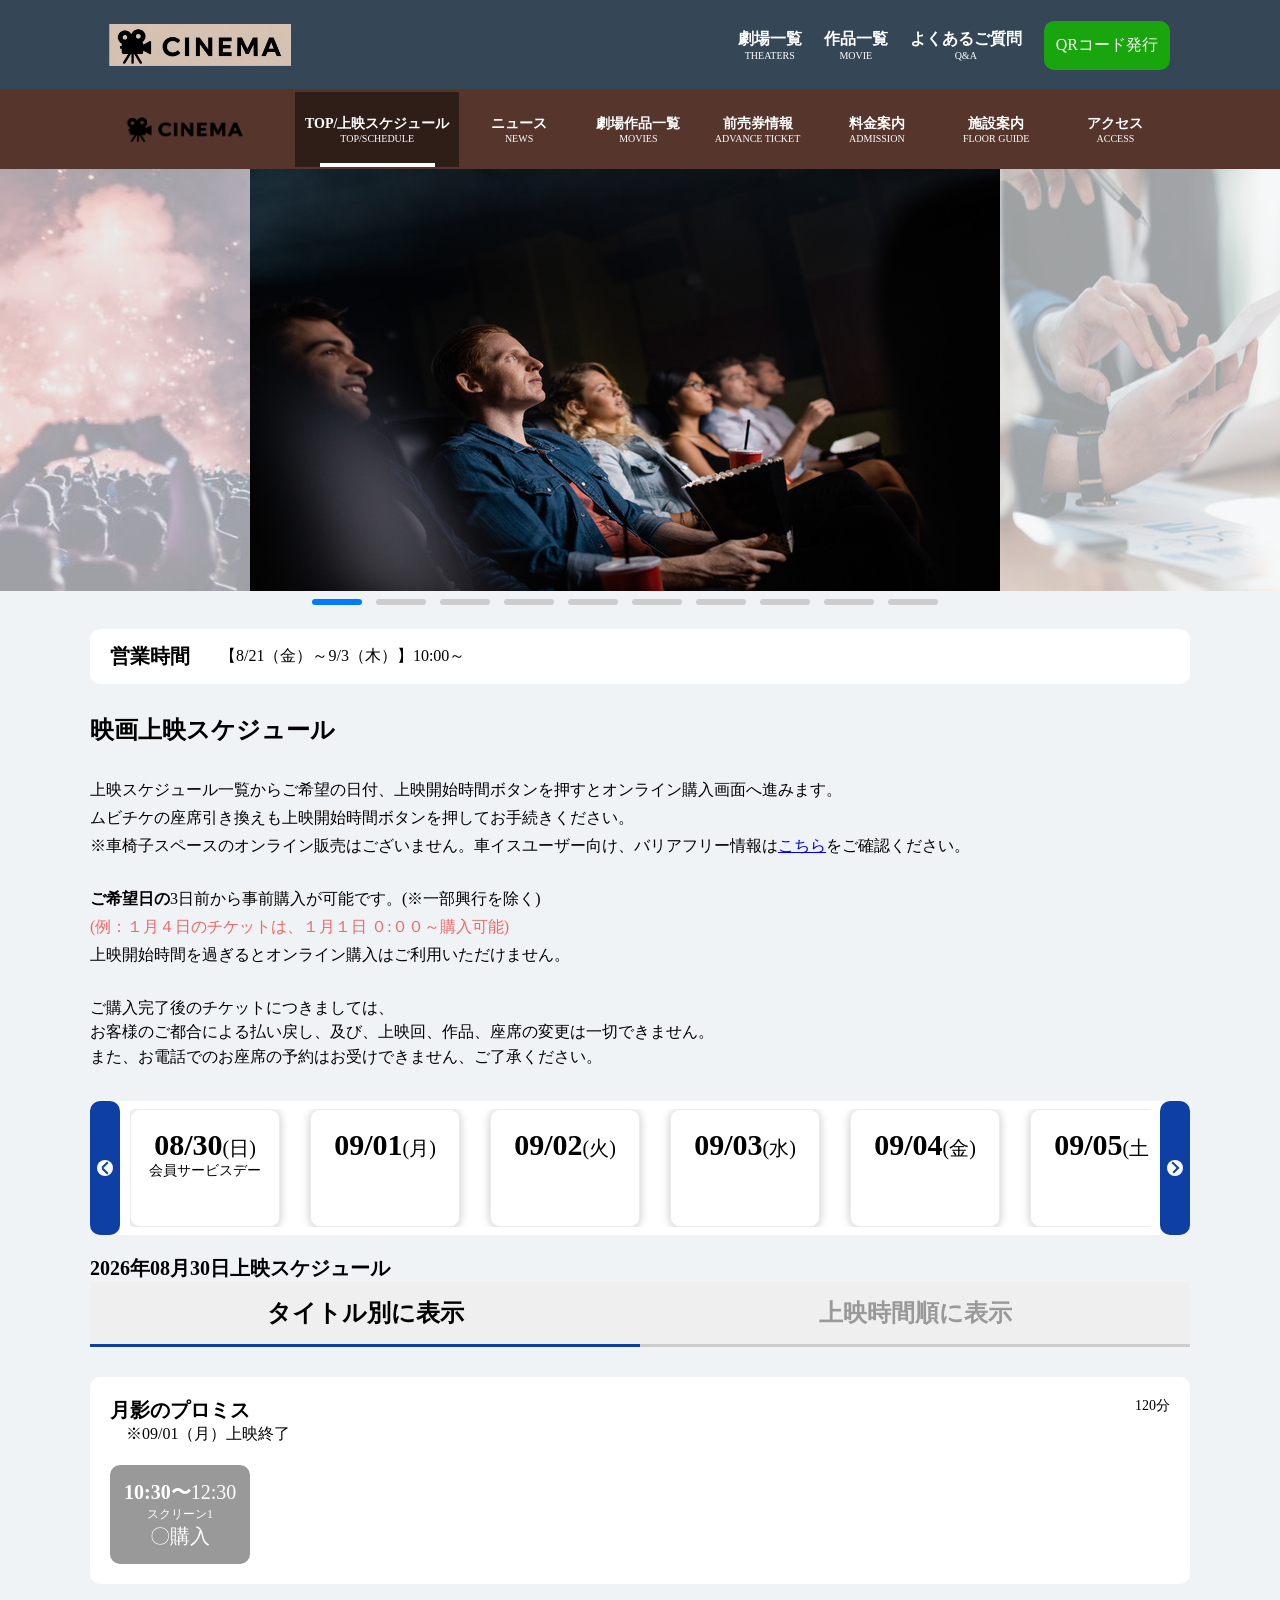
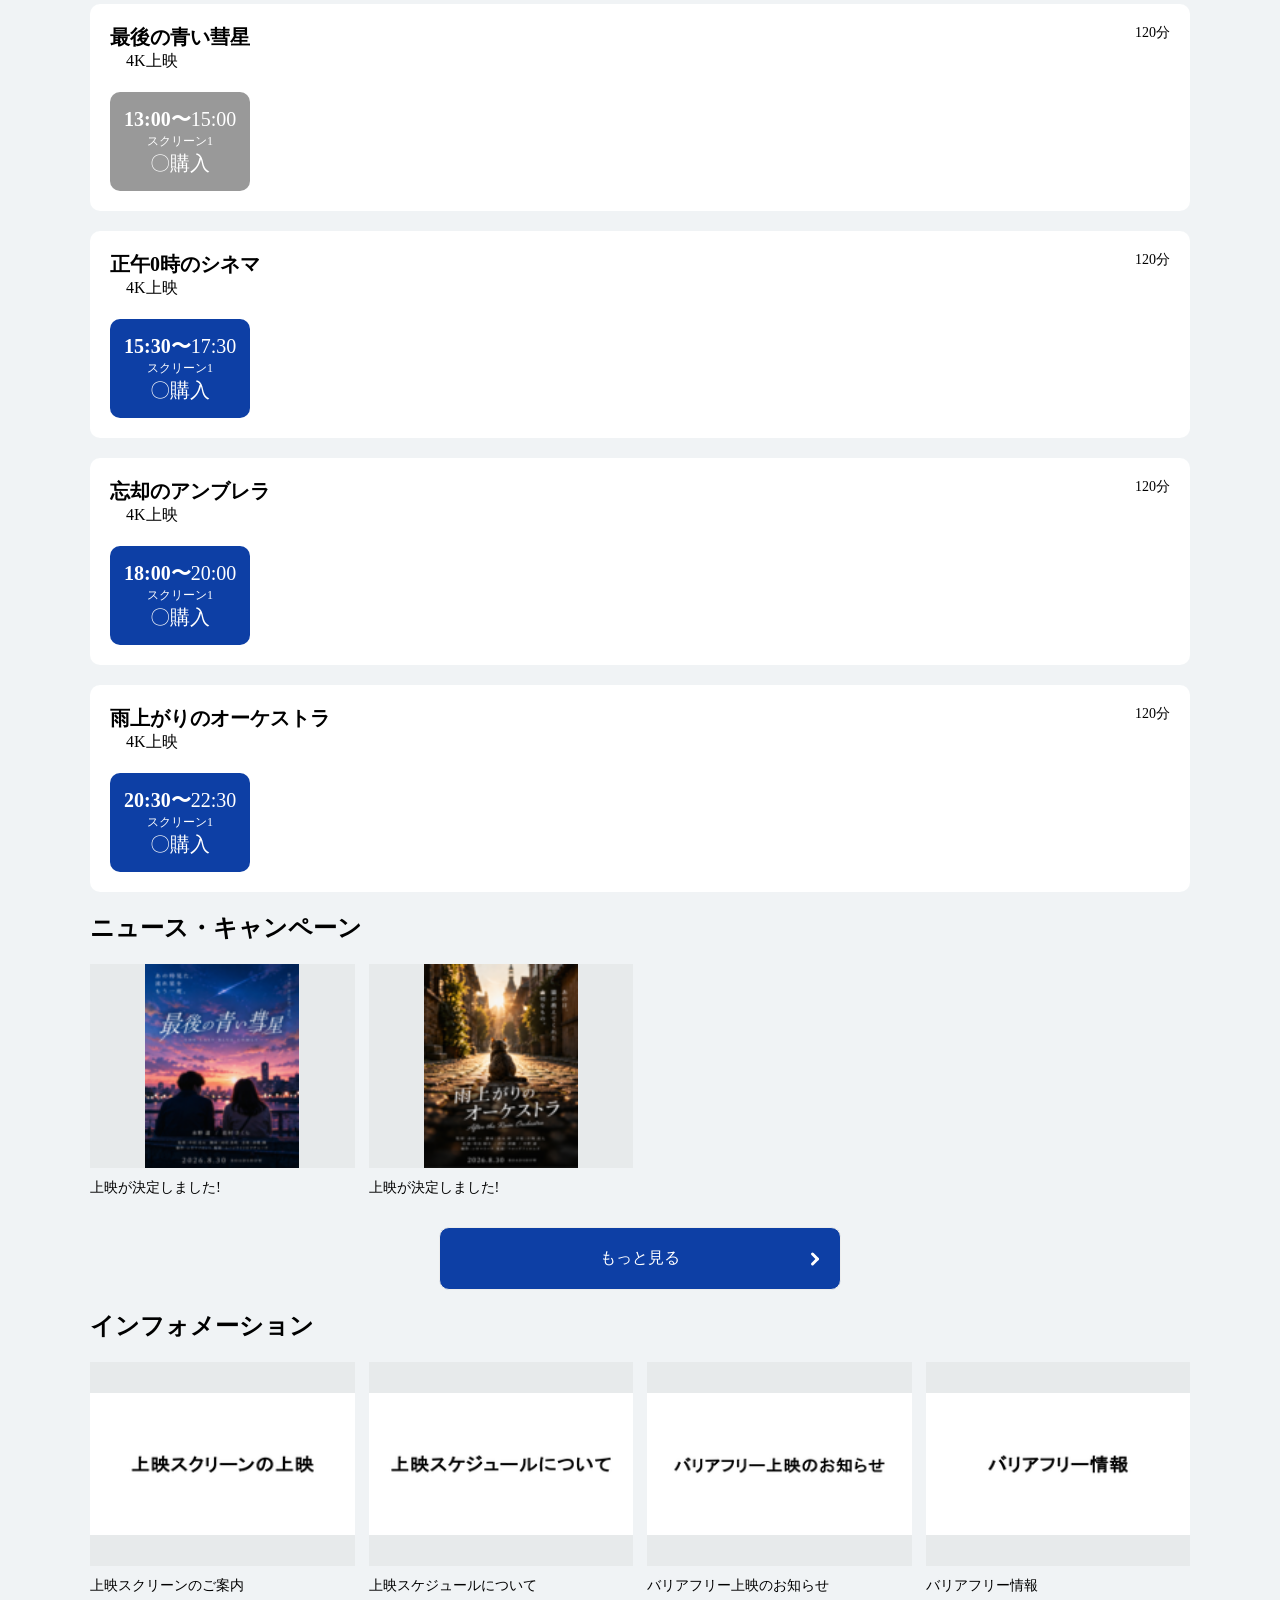
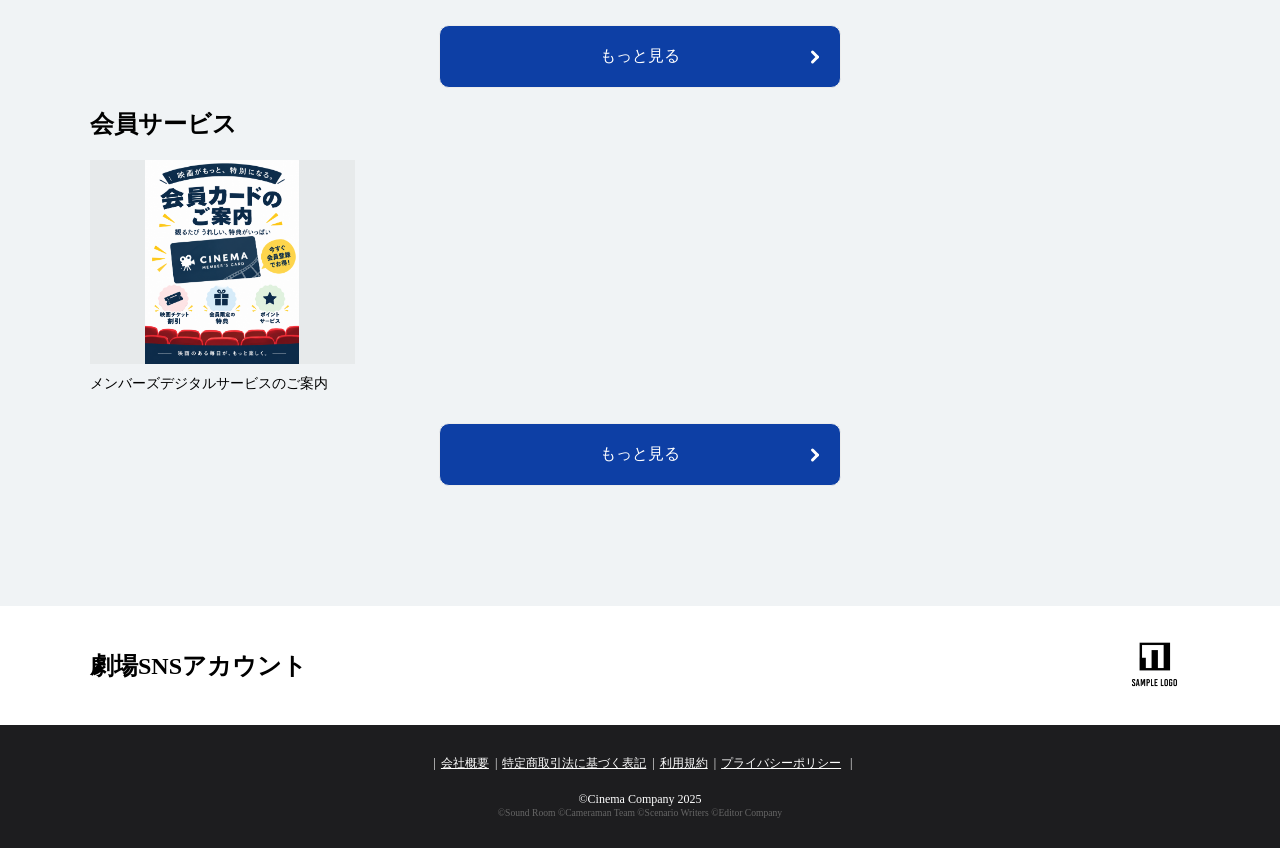
==== commit fe190429: "update images and styles" ====
--- a/index.html
+++ b/index.html
@@ -4,8 +4,8 @@
 <head>
   <meta charset="UTF-8" />
   <meta name="viewport" content="width=device-width,initial-scale=1" />
-  <title>PF① indexPage</title>
-  <meta name="description" content="2026/10/12 PF① indexPage" />
+  <title>上映スケジュール・上映作品一覧｜LOVEMOVIE公式サイト</title>
+  <meta name="description" content="上映中の映画作品や上映時間をチェック。日付・作品別の上映スケジュールをご確認いただけます。映画のご鑑賞前に最新の上映情報をご確認ください。" />
   <link rel="icon" href="./assets/images/fav.jpg" />
   <script src="./assets/js/script.js" defer></script>
   <link rel="stylesheet" href="./assets/stylesheets/style.css">
@@ -125,683 +125,686 @@
 
 <main class="l-main">
   <h1 class="p-main__title">TOP/上映スケジュール</h1>
-    <section class="p-menuBar">
-      <div class="p-menuBar__wrap">
-
-        <a class="p-main__logo" href="./index.html">
-          <img src="./assets/images/logo-name.png">
-        </a>
-
-        <nav class="p-menuBar__nav">
-          <ul class="p-menuBar__navMenu">
-            <li class="p-menuBar__navItem">
-            <div class="p-navItem--underBar"></div> 
-            <a href="./index.html" class="p-navItem active">
-                <p class="p-navItem__label--primary">TOP/上映スケジュール</p>
-                <p class="p-navItem__label--secondary">TOP/SCHEDULE</p>
+   <div class="p-main__FvInner">
+        <section class="p-menuBar">
+          <div class="p-menuBar__wrap">
+
+            <a class="p-main__logo" href="./index.html">
+              <img src="./assets/images/logo-name.png">
             </a>
-            </li>
-
-            <li class="p-menuBar__navItem">
-            <a href="./index.html" class="p-navItem">
-                <p class="p-navItem__label--primary">ニュース</p>
-                <p class="p-navItem__label--secondary">NEWS</p>
-            </a>
-            </li>
-
-            <li class="p-menuBar__navItem">
-            <a href="./index.html" class="p-navItem">
-                <p class="p-navItem__label--primary">劇場作品一覧</p>
-                <p class="p-navItem__label--secondary">MOVIES</p>
-            </a>
-            </li>
-
-            <li class="p-menuBar__navItem">
-            <a href="./index.html" class="p-navItem">
-                <p class="p-navItem__label--primary">前売券情報</p>
-                <p class="p-navItem__label--secondary">ADVANCE TICKET</p>
-            </a>
-            </li>
-
-            <li class="p-menuBar__navItem">
-            <a href="./index.html" class="p-navItem">
-                <p class="p-navItem__label--primary">料金案内</p>
-                <p class="p-navItem__label--secondary">ADMISSION</p>
-            </a>
-            </li>
-
-            <li class="p-menuBar__navItem">
-            <a href="./index.html" class="p-navItem">
-                <p class="p-navItem__label--primary">施設案内</p>
-                <p class="p-navItem__label--secondary">FLOOR GUIDE</p>
-            </a>
-            </li>
-                  
-            <li class="p-menuBar__navItem">
-            <a href="./access.html" class="p-navItem">
-                <p class="p-navItem__label--primary">アクセス</p>
-                <p class="p-navItem__label--secondary">ACCESS</p>
-            </a>
-            </li>
-          </ul>  
-        </nav> 
-      </div>
-    </section>
-
-      <section class="p-mainSlider">
-        <div class="js-slides">
-            <a href="./index.html" id="slide1" class="js-slide">
-              <img src="./assets/images/slide1.jpeg" alt="">
-            </a>
-            
-            <a href="./index.html" id="slide2" class="js-slide">
-              <img src="./assets/images/slide2.jpeg" alt="">
-            </a>
-
-            <a href="./index.html" id="slide3" class="js-slide">
-              <img src="./assets/images/slide3.jpeg" alt="">
-            </a>
-
-            <a href="./index.html" id="slide4" class="js-slide">
-              <img src="./assets/images/slide4.jpeg" alt="">
-            </a>
-
-            <a href="./index.html" id="slide5" class="js-slide">
-              <img src="./assets/images/slide5.jpeg" alt="">
-            </a>
-
-            <a href="./index.html" id="slide6" class="js-slide">
-              <img src="./assets/images/slide6.jpeg" alt="">
-            </a>
-
-            <a href="./index.html" id="slide7" class="js-slide">
-              <img src="./assets/images/slide7.jpeg" alt="">
-            </a>
-
-            <a href="./index.html" id="slide8" class="js-slide">
-              <img src="./assets/images/slide8.jpeg" alt="">
-            </a>
-
-            <a href="./index.html" id="slide9" class="js-slide">
-              <img src="./assets/images/slide9.jpeg" alt="">
-            </a>
-
-            <a href="./index.html" id="slide10" class="js-slide">
-              <img src="./assets/images/slide10.jpeg" alt="">
+
+            <nav class="p-menuBar__nav">
+              <ul class="p-menuBar__navMenu">
+                <li class="p-menuBar__navItem">
+                <div class="p-navItem--underBar"></div> 
+                <a href="./index.html" class="p-navItem active">
+                    <p class="p-navItem__label--primary">TOP/上映スケジュール</p>
+                    <p class="p-navItem__label--secondary">TOP/SCHEDULE</p>
+                </a>
+                </li>
+
+                <li class="p-menuBar__navItem">
+                <a href="./index.html" class="p-navItem">
+                    <p class="p-navItem__label--primary">ニュース</p>
+                    <p class="p-navItem__label--secondary">NEWS</p>
+                </a>
+                </li>
+
+                <li class="p-menuBar__navItem">
+                <a href="./index.html" class="p-navItem">
+                    <p class="p-navItem__label--primary">劇場作品一覧</p>
+                    <p class="p-navItem__label--secondary">MOVIES</p>
+                </a>
+                </li>
+
+                <li class="p-menuBar__navItem">
+                <a href="./index.html" class="p-navItem">
+                    <p class="p-navItem__label--primary">前売券情報</p>
+                    <p class="p-navItem__label--secondary">ADVANCE TICKET</p>
+                </a>
+                </li>
+
+                <li class="p-menuBar__navItem">
+                <a href="./index.html" class="p-navItem">
+                    <p class="p-navItem__label--primary">料金案内</p>
+                    <p class="p-navItem__label--secondary">ADMISSION</p>
+                </a>
+                </li>
+
+                <li class="p-menuBar__navItem">
+                <a href="./index.html" class="p-navItem">
+                    <p class="p-navItem__label--primary">施設案内</p>
+                    <p class="p-navItem__label--secondary">FLOOR GUIDE</p>
+                </a>
+                </li>
+                      
+                <li class="p-menuBar__navItem">
+                <a href="./access.html" class="p-navItem">
+                    <p class="p-navItem__label--primary">アクセス</p>
+                    <p class="p-navItem__label--secondary">ACCESS</p>
+                </a>
+                </li>
+              </ul>  
+            </nav> 
+          </div>
+        </section>
+
+        <section class="p-mainSlider">
+          <div class="js-slides">
+              <a href="./index.html" id="slide1" class="js-slide">
+                <img src="./assets/images/slide1.jpeg" alt="">
+              </a>
+              
+              <a href="./index.html" id="slide2" class="js-slide">
+                <img src="./assets/images/slide2.jpeg" alt="">
+              </a>
+
+              <a href="./index.html" id="slide3" class="js-slide">
+                <img src="./assets/images/slide3.jpeg" alt="">
+              </a>
+
+              <a href="./index.html" id="slide4" class="js-slide">
+                <img src="./assets/images/slide4.jpeg" alt="">
+              </a>
+
+              <a href="./index.html" id="slide5" class="js-slide">
+                <img src="./assets/images/slide5.jpeg" alt="">
+              </a>
+
+              <a href="./index.html" id="slide6" class="js-slide">
+                <img src="./assets/images/slide6.jpeg" alt="">
+              </a>
+
+              <a href="./index.html" id="slide7" class="js-slide">
+                <img src="./assets/images/slide7.jpeg" alt="">
+              </a>
+
+              <a href="./index.html" id="slide8" class="js-slide">
+                <img src="./assets/images/slide8.jpeg" alt="">
+              </a>
+
+              <a href="./index.html" id="slide9" class="js-slide">
+                <img src="./assets/images/slide9.jpeg" alt="">
+              </a>
+
+              <a href="./index.html" id="slide10" class="js-slide">
+                <img src="./assets/images/slide10.jpeg" alt="">
+              </a>
+          </div>
+
+          <div class="p-slidesBots">
+            <a href="#slide1" class="js-dot"></a>
+            <a href="#slide2" class="js-dot"></a>
+            <a href="#slide3" class="js-dot"></a>
+            <a href="#slide4" class="js-dot"></a>
+            <a href="#slide5" class="js-dot"></a>
+            <a href="#slide6" class="js-dot"></a>
+            <a href="#slide7" class="js-dot"></a>
+            <a href="#slide8" class="js-dot"></a>
+            <a href="#slide9" class="js-dot"></a>
+            <a href="#slide10" class="js-dot"></a>
+          </div>
+        </section>
+    </div>
+
+    <div class="p-main__BodyInner">
+        <section class="p-opening">
+          <div class="p-opening__wrap">
+            <h2 class="p-openingTitle">営業時間</h2>
+            <div class="p-openingSchedule">
+              <p class="p-openingTime">【8/21（金）～9/3（木）】10:00～</p>
+            </div>
+          </div>
+        </section>
+
+        <section class="p-showTimes">
+          <div class="p-showTimesWrap">
+              <div class="p-showTimesInner">
+                <h2 class="p-showTimestitle">映画上映スケジュール</h2>
+                  <div class="p-showTimesguide">
+                  <div class="p-showTimesguide--break"> 
+                    <p class="p-showTimesguide__text">上映スケジュール一覧からご希望の日付、上映開始時間ボタンを押すとオンライン購入画面へ進みます。</p>
+                    <p class="p-showTimesguide__text">ムビチケの座席引き換えも上映開始時間ボタンを押してお手続きください。</p>
+                    <p class="p-showTimesguide__text">※車椅子スペースのオンライン販売はございません。車イスユーザー向け、バリアフリー情報は<a href="./index.html" class="c-text">こちら</a>をご確認ください。</P>
+                    <p class="p-showTimesguide__text">
+                      <strong>ご希望日の</strong>3日前から事前購入が可能です。(※一部興行を除く)<br>
+                      <span class="p-showTimesguide__example">
+                        (例：１月４日のチケットは、１月１日 ０:００～購入可能)
+                      </span>
+                    </p>
+                    <p class="p-showTimesguide__text">上映開始時間を過ぎるとオンライン購入はご利用いただけません。</p>
+                    <p class="p-showTimesguide__text">ご購入完了後のチケットにつきましては、<br>
+                      <p class="p-showTimesguide__text--next">
+                        お客様のご都合による払い戻し、及び、上映回、作品、座席の変更は一切できません。
+                      </p>
+                    </p>
+                    <p class="p-showTimesguide__text">また、お電話でのお座席の予約はお受けできません、ご了承ください。</p>
+                  </div>
+                  </div>
+              </div>
+          </div>
+
+          <div class="p-dateTransform">
+
+            <div class="p-dateTransform__inner">
+
+              <button class="js-dateTransform__arrow">
+                <div class="p-arrow--prev"></div>
+              </button>
+
+              <div class="js-dateTransform--swiper">
+                <div class="p-dateTransform__warp">
+                  <ul class="js-dateTransform__dates">
+
+                    <li class="js-dateItem">
+                      <div class="p-dateItem__box">
+                        <div class="p-dateItem__warp">
+                          <span class="p-dateItem__day">08/30</span>
+                          <span class="p-dateItem__week">(日)</span>
+                        </div>
+                        <div class="p-dateItem__text">会員サービスデー</div>
+                      </div>
+                    </li>
+
+                    <li class="js-dateItem">
+                      <div class="p-dateItem__box">
+                        <div class="p-dateItem__warp">
+                          <span class="p-dateItem__day">09/01</span>
+                          <span class="p-dateItem__week">(月)</span>
+                        </div>
+                      </div>
+                    </li>
+
+                    <li class="js-dateItem">
+                      <div class="p-dateItem__box">
+                        <div class="p-dateItem__warp">
+                          <span class="p-dateItem__day">09/02</span>
+                          <span class="p-dateItem__week">(火)</span>
+                        </div>
+                      </div>
+                    </li>
+
+                    <li class="js-dateItem">
+                      <div class="p-dateItem__box">
+                        <div class="p-dateItem__warp">
+                          <span class="p-dateItem__day">09/03</span>
+                          <span class="p-dateItem__week">(水)</span>
+                        </div>
+                      </div>
+                    </li>
+
+                    <li class="js-dateItem">
+                      <div class="p-dateItem__box">
+                        <div class="p-dateItem__warp">
+                          <span class="p-dateItem__day">09/04</span>
+                          <span class="p-dateItem__week">(金)</span>
+                        </div>
+                      </div>
+                    </li>
+
+                    <li class="js-dateItem">
+                      <div class="p-dateItem__box">
+                        <div class="p-dateItem__warp">
+                          <span class="p-dateItem__day">09/05</span>
+                          <span class="p-dateItem__week">(土)</span>
+                        </div>
+                      </div>
+                    </li>
+
+                    <li class="js-dateItem">
+                      <div class="p-dateItem__box">
+                        <div class="p-dateItem__warp">
+                          <span class="p-dateItem__day">09/06</span>
+                          <span class="p-dateItem__week">(日)</span>
+                        </div>
+                      </div>
+                    </li>
+
+                    <li class="js-dateItem">
+                      <div class="p-dateItem__box">
+                        <div class="p-dateItem__warp">
+                          <span class="p-dateItem__day">09/07</span>
+                          <span class="p-dateItem__week">(月)</span>
+                        </div>
+                      </div>
+                    </li>
+
+                  </ul>
+                </div>
+              </div>
+
+              <button class="js-dateTransform__arrow">
+                <div class="p-arrow--next"></div>
+              </button>
+
+            </div> 
+
+          </div>
+
+          <h2 class="p-scheduleTitle">2026年08月30日上映スケジュール</h2>
+
+          <div class="p-scheduleTab">
+            <div class="p-scheduleTab__wrap">
+              <button class="p-tabTitle tab active" data-tab="title">タイトル別に表示</button>
+              <button class="p-tabTime tab" data-tab="time">上映時間順に表示</button>
+            </div>
+
+            <div class="p-tabContent">
+              <div class="p-tabContent__time__wrap tab-panel active" id="tab-title">
+                <article class="p-contentItem">
+                  <div class="p-contentHeader">
+                  <div class="p-contentTitle">
+                    <a class="c-link">
+                      <h3 class="p-tabContent__title">月影のプロミス</h3>
+                    </a>
+                    <p class="p-tabContent__description">※09/01（月）上映終了</p>
+                  </div>
+                  <button type="button" class="js-contentToggle">+</button>
+                  </div>
+                  <ul class="js-contentSchedule">
+                    <li class="p-scheduleBox u-bg-gray">
+                      <a class="c-link">
+                        <div class="p-scheduleBox__time">
+                          <span class="p-scheduleBox__start">10:30〜</span>12:30
+                        </div>       
+                        <p class="p-scheduleBox__info">スクリーン1</p>
+                        <p class="p-scheduleBox__purchase">〇購入</p>
+                      </a>  
+                  </li>
+                  </ul>
+                  <p class="p-screeningTime">120分</p>
+                </article>
+
+                <article class="p-contentItem">
+                  <div class="p-contentHeader">
+                  <div class="p-contentTitle">
+                    <a class="c-link">
+                      <h3 class="p-tabContent__title">最後の青い彗星</h3>
+                    </a>
+                    <p class="p-tabContent__description">4K上映</p>
+                  </div>
+                  <button type="button" class="js-contentToggle">+</button>
+                  </div>
+                  <ul class="js-contentSchedule">
+                    <li class="p-scheduleBox u-bg-gray">
+                      <a class="c-link">
+                        <div class="p-scheduleBox__time">
+                          <span class="p-scheduleBox__start">13:00〜</span>15:00
+                        </div>       
+                        <p class="p-scheduleBox__info">スクリーン1</p>
+                        <p class="p-scheduleBox__purchase">〇購入</p>
+                      </a>  
+                    </li>
+                  </ul>
+                  <p class="p-screeningTime">120分</p>
+                </article>
+
+                <article class="p-contentItem">
+                  <div class="p-contentHeader">
+                  <div class="p-contentTitle">
+                    <a href="./index.html" class="c-link">
+                      <h3 class="p-tabContent__title">正午0時のシネマ</h3>
+                    </a>
+                    <p class="p-tabContent__description">4K上映</p>
+                  </div>
+                  <button type="button" class="js-contentToggle">+</button>
+                  </div>
+                  <ul class="js-contentSchedule">
+                    <li class="p-scheduleBox">
+                      <a href="./index.html" class="c-link">
+                        <div class="p-scheduleBox__time">
+                          <span class="p-scheduleBox__start">15:30〜</span>17:30
+                        </div>       
+                        <p class="p-scheduleBox__info">スクリーン1</p>
+                        <p class="p-scheduleBox__purchase">〇購入</p>
+                      </a>  
+                    </li>
+                  </ul>
+                  <p class="p-screeningTime">120分</p>
+                </article>
+
+                <article class="p-contentItem">
+                  <div class="p-contentHeader">
+                  <div class="p-contentTitle">
+                    <a href="./index.html" class="c-link">
+                      <h3 class="p-tabContent__title">忘却のアンブレラ</h3>
+                    </a>
+                    <p class="p-tabContent__description">4K上映</p>
+                  </div>
+                  <button type="button" class="js-contentToggle">+</button>
+                  </div>
+                  <ul class="js-contentSchedule">
+                    <li class="p-scheduleBox">
+                      <a href="./index.html" class="c-link">
+                        <div class="p-scheduleBox__time">
+                          <span class="p-scheduleBox__start">18:00〜</span>20:00
+                        </div>       
+                        <p class="p-scheduleBox__info">スクリーン1</p>
+                        <p class="p-scheduleBox__purchase">〇購入</p>
+                      </a>  
+                    </li>
+                  </ul>
+                  <p class="p-screeningTime">120分</p>
+                </article>
+
+                <article class="p-contentItem">
+                  <div class="p-contentHeader">
+                  <div class="p-contentTitle">
+                    <a href="./index.html" class="c-link">
+                      <h3 class="p-tabContent__title">雨上がりのオーケストラ</h3>
+                    </a>
+                    <p class="p-tabContent__description">4K上映</p>
+                  </div>
+                  <button type="button" class="js-contentToggle">+</button>
+                  </div>
+                  <ul class="js-contentSchedule">
+                    <li class="p-scheduleBox">
+                      <a href="./index.html" class="c-link">
+                        <div class="p-scheduleBox__time">
+                          <span class="p-scheduleBox__start">20:30〜</span>22:30
+                        </div>       
+                        <p class="p-scheduleBox__info">スクリーン1</p>
+                        <p class="p-scheduleBox__purchase">〇購入</p>
+                      </a>  
+                    </li>
+                  </ul>
+                  <p class="p-screeningTime">120分</p>
+                </article>
+              </div>  
+
+
+              <div class="p-tabContent__wrap tab-panel" id="tab-time">
+                <article class="p-contentLink">
+                  <a class="c-link">     
+                    <div class="p-contentLink__display u-bg-gray">
+                      <div class="p-scheduleBox__time">
+                        <span class="p-scheduleBox__start">10:30〜</span>12:30
+                      </div>  
+                      <div class="p-contentTitle">
+                        <h3 class="p-tabContent__title">月影のプロミス</h3>
+                        <p class="p-tabContent__description">※09/01（月）上映終了</p>
+                      </div>
+                      <div class="p-scheduleInfo">  
+                        <p class="p-screeningTime__info">120分</p>
+                        <p class="p-scheduleBox__info">スクリーン1</p>
+                      </div>
+                        <p class="p-scheduleBox__purchase">販売期間外</p>
+                    </div>  
+                  </a>
+                </article>
+
+                <article class="p-contentLink">
+                  <a class="c-link">     
+                    <div class="p-contentLink__display u-bg-gray">
+                        <div class="p-scheduleBox__time">
+                        <span class="p-scheduleBox__start">13:00〜</span>15:00
+                      </div>  
+                      <div class="p-contentTitle">
+                        <h3 class="p-tabContent__title">最後の青い彗星</h3>
+                        <p class="p-tabContent__description">※09/01（月）上映終了</p>
+                      </div>
+
+                      <div class="p-scheduleInfo">  
+                        <p class="p-screeningTime__info">120分</p>
+                        <p class="p-scheduleBox__info">スクリーン1</p>
+                      </div>
+                      <p class="p-scheduleBox__purchase">販売期間外</p>
+                    </div>  
+                  </a>
+                </article>
+              
+
+                <article class="p-contentLink">
+                  <a href="./index.html" class="c-link">      
+                    <div class="p-contentLink__display">
+                      <div class="p-scheduleBox__time">
+                        <span class="p-scheduleBox__start">15:30〜</span>17:30
+                      </div>  
+                      <div class="p-contentTitle">
+                        <h3 class="p-tabContent__title">正午0時のシネマ</h3>
+                        <p class="p-tabContent__description">※09/01（月）上映終了</p>
+                      </div>  
+
+                      <div class="p-scheduleInfo">  
+                        <p class="p-screeningTime__info">120分</p>
+                        <p class="p-scheduleBox__info">スクリーン1</p>
+                      </div>
+                      <p class="p-scheduleBox__purchase">〇購入</p>
+                    </div>  
+                  </a>
+                </article>
+
+                <article class="p-contentLink">
+                  <a href="./index.html" class="c-link">          
+                    <div class="p-contentLink__display">
+                      <div class="p-scheduleBox__time">
+                        <span class="p-scheduleBox__start">18:00〜</span>20:00
+                      </div>  
+                      <div class="p-contentTitle">
+                        <h3 class="p-tabContent__title">忘却のアンブレラ</h3>
+                        <p class="p-tabContent__description">※09/01（月）上映終了</p>
+                      </div>
+
+                      <div class="p-scheduleInfo">  
+                        <p class="p-screeningTime__info">120分</p>
+                        <p class="p-scheduleBox__info">スクリーン1</p>
+                      </div>
+                      <p class="p-scheduleBox__purchase">〇購入</p>
+                    </div>  
+                  </a>
+                </article>
+
+                <article class="p-contentLink">
+                  <a href="./index.html" class="c-link">
+                    <div class="p-contentLink__display">
+                      <div class="p-scheduleBox__time">
+                        <span class="p-scheduleBox__start">20:30〜</span>22:30
+                      </div>  
+                      <div class="p-contentTitle">
+                        <h3 class="p-tabContent__title">雨上がりのオーケストラ</h3>
+                        <p class="p-tabContent__description">※09/01（月）上映終了</p>
+                      </div>
+
+                      <div class="p-scheduleInfo">  
+                        <p class="p-screeningTime__info">120分</p>
+                        <p class="p-scheduleBox__info">スクリーン1</p>
+                      </div>
+                      <p class="p-scheduleBox__purchase">〇購入</p>
+                    </div>  
+                  </a>
+                </article>
+            </div>
+
+          <div class="p-tabContent__wrap--sp tab-panel" id="tab-time--sp">
+            <article class="p-contentLink--sp">
+              <a href="./index.html" class="c-link">     
+                <div class="p-contentLink__display u-bg-gray">
+                  <div class="p-contentLink__left">
+                    <span class="p-scheduleBox__time">10:30~</span>12:30
+                    <p class="p-scheduleBox__info">スクリーン1 / 120分</p>
+                    <p class="p-scheduleBox__purchase">販売期間外</p>
+                  </div>  
+                  <div class="p-contentLink__right">
+                    <h3 class="p-tabContent__title">月影のプロミス</h3>
+                    <p class="p-tabContent__description">※09/01（月）上映終了</p>
+                  </div>
+                </div>  
+              </a>
+            </article>
+
+            <article class="p-contentLink--sp">
+              <a href="./index.html" class="c-link">     
+                <div class="p-contentLink__display u-bg-gray">
+                  <div class="p-contentLink__left">
+                    <span class="p-scheduleBox__time">13:00~</span>15:00
+                    <p class="p-scheduleBox__info">スクリーン1 / 120分</p>
+                    <p class="p-scheduleBox__purchase">販売期間外</p>
+                  </div>  
+                  <div class="p-contentLink__right">
+                    <h3 class="p-tabContent__title">最後の青い彗星</h3>
+                    <p class="p-tabContent__description">※09/01（月）上映終了</p>
+                  </div>
+                </div>  
+              </a>
+            </article>
+
+            <article class="p-contentLink--sp">
+              <a href="./index.html" class="c-link">     
+                <div class="p-contentLink__display">
+                  <div class="p-contentLink__left">
+                    <span class="p-scheduleBox__time">15:30~</span>17:30
+                    <p class="p-scheduleBox__info">スクリーン1 / 120分</p>
+                    <p class="p-scheduleBox__purchase">〇購入</p>
+                  </div>  
+                  <div class="p-contentLink__right">
+                    <h3 class="p-tabContent__title">正午0時のシネマ</h3>
+                    <p class="p-tabContent__description">※09/01（月）上映終了</p>
+                  </div>
+                </div>  
+              </a>
+            </article>
+
+            <article class="p-contentLink--sp">
+              <a href="./index.html" class="c-link">     
+                <div class="p-contentLink__display">
+                  <div class="p-contentLink__left">
+                    <span class="p-scheduleBox__time">18:00~</span>20:00
+                    <p class="p-scheduleBox__info">スクリーン1 / 120分</p>
+                    <p class="p-scheduleBox__purchase">〇購入</p>
+                  </div>  
+                  <div class="p-contentLink__right">
+                    <h3 class="p-tabContent__title">忘却のアンブレラ</h3>
+                    <p class="p-tabContent__description">※09/01（月）上映終了</p>
+                  </div>
+                </div>  
+              </a>
+            </article>
+
+            <article class="p-contentLink--sp">
+              <a href="./index.html" class="c-link">     
+                <div class="p-contentLink__display">
+                  <div class="p-contentLink__left">
+                    <span class="p-scheduleBox__time">20:30~</span>22:30
+                    <p class="p-scheduleBox__info">スクリーン1 / 120分</p>
+                    <p class="p-scheduleBox__purchase">〇購入</p>
+                  </div>  
+                  <div class="p-contentLink__right">
+                    <h3 class="p-tabContent__title">雨上がりのオーケストラ</h3>
+                    <p class="p-tabContent__description">※09/01（月）上映終了</p>
+                  </div>
+                </div>  
+              </a>
+            </article>
+
+          </div>
+
+        </div>   
+        </section>
+
+        <section class="p-underContents">
+
+            <div class="p-newsContainer">
+              <h2 class="p-container__title">ニュース・キャンペーン</h2>
+              <div class="p-container__area">
+                <article class="p-container__item">
+                  <a href="./index.html" class="c-link">
+                    <div class="p-Item__imageWrap">
+                    <img class="p-Item__image" src="./assets/images/Fictitious Poster 1.png">
+                    </div>
+                    <p class="p-newsItem__title">上映が決定しました!</p>
+                  </a>
+                </article>
+
+                <article class="p-container__item">
+                  <a href="./index.html" class="c-link">
+                    <div class="p-Item__imageWrap">
+                    <img class="p-Item__image" src="./assets/images/Fictitious Poster 2.png">
+                    </div>
+                    <p class="p-newsItem__title">上映が決定しました!</p>
+                  </a>
+                </article>
+                </div>
+                    <div class="p-container__more">
+                    <a href="./index.html" class="c-more">もっと見る</a>
+                    </div>
+            </div>    
+                
+
+            <div class="p-infoContainer">
+                <h2 class="p-container__title">インフォメーション</h2>
+                
+                  <div class="p-container__area">
+                    <article class="p-container__item">
+                      <a href="./index.html" class="c-link">
+                      <div class="p-Item__imageWrap"> 
+                        <img class="p-Item__image" src="./assets/images/Information 1.png">
+                      </div>
+                        <p class="p-infoItem__title">上映スクリーンのご案内</p>
+                      </a>
+                    </article>
+
+                    <article class="p-container__item">
+                      <a href="./index.html" class="c-link">
+                        <div class="p-Item__imageWrap"> 
+                        <img class="p-Item__image" src="./assets/images/Information 2.png">
+                        </div>
+                        <p class="p-infoItem__title">上映スケジュールについて</p>
+                      </a>
+                    </article>
+
+                    <article class="p-container__item">
+                      <a href="./index.html" class="c-link">
+                        <div class="p-Item__imageWrap"> 
+                        <img class="p-Item__image" src="./assets/images/Information 3.png">
+                        </div>
+                        <p class="p-infoItem__title">バリアフリー上映のお知らせ</p>
+                      </a>
+                    </article>
+
+                    <article class="p-container__item">
+                      <a href="./index.html" class="c-link">
+                        <div class="p-Item__imageWrap"> 
+                        <img class="p-Item__image" src="./assets/images/Information 4.png">
+                        </div>
+                        <p class="p-infoItem__title">バリアフリー情報</p>
+                      </a>
+                    </article>              
+                </div>
+                  <div class="p-container__more">
+                    <a href="./index.html" class="c-more">もっと見る</a>
+                  </div>
+            </div>
+
+          <div class="p-membersContainer">
+            <h2 class="p-container__title">会員サービス</h2>
+              <div class="p-container__area">
+                <article class="p-container__item">
+                  <a href="./index.html" class="c-link">
+                    <div class="p-Item__imageWrap">
+                    <img class="p-Item__image" src="./assets/images/Fictitious Poster Members.png">
+                    </div>
+                    <p class="p-membersItem__title">メンバーズデジタルサービスのご案内</p>
+                  </a>
+                </article>
+            </div>
+
+            <div class="p-container__more"> <div class="p-contentTitle">
+              <a href="./index.html" class="c-more">もっと見る</a>
+            </div>
+          </div>
+        </section>
+      </div>  
+
+    <div class="p-main__ClosingInner">  
+      <section class="p-snsContainer">
+        <div class="p-snsContainer__wrap">
+          <h2 class="p-snsContainer__title">劇場SNSアカウント</h2>
+            <a href="./index.html" class="c-link">
+                <img class="c-icon" src="./assets/images/sns.png">
             </a>
         </div>
-
-        <div class="p-slidesBots">
-          <a href="#slide1" class="js-dot"></a>
-          <a href="#slide2" class="js-dot"></a>
-          <a href="#slide3" class="js-dot"></a>
-          <a href="#slide4" class="js-dot"></a>
-          <a href="#slide5" class="js-dot"></a>
-          <a href="#slide6" class="js-dot"></a>
-          <a href="#slide7" class="js-dot"></a>
-          <a href="#slide8" class="js-dot"></a>
-          <a href="#slide9" class="js-dot"></a>
-          <a href="#slide10" class="js-dot"></a>
-        </div>
       </section>
-
-      <section class="p-opening">
-        <div class="p-opening__wrap">
-          <h2 class="p-openingTitle">営業時間</h2>
-          <div class="p-openingSchedule">
-            <p class="p-openingTime">【8/21（金）～9/3（木）】10:00～</p>
-          </div>
-        </div>
-      </section>
-
-      <section class="p-showTimes">
-        <div class="p-showTimesWrap">
-            <div class="p-showTimesInner">
-              <h2 class="p-showTimestitle">映画上映スケジュール</h2>
-                <div class="p-showTimesguide">
-                <div class="p-showTimesguide--break"> 
-                  <p class="p-showTimesguide__text">上映スケジュール一覧からご希望の日付、上映開始時間ボタンを押すとオンライン購入画面へ進みます。</p>
-                  <p class="p-showTimesguide__text">ムビチケの座席引き換えも上映開始時間ボタンを押してお手続きください。</p>
-                  <p class="p-showTimesguide__text">※車椅子スペースのオンライン販売はございません。車イスユーザー向け、バリアフリー情報は<a href="./index.html" class="c-text">こちら</a>をご確認ください。</P>
-                  <p class="p-showTimesguide__text">
-                    <strong>ご希望日の</strong>3日前から事前購入が可能です。(※一部興行を除く)<br>
-                    <span class="p-showTimesguide__example">
-                      (例：１月４日のチケットは、１月１日 ０:００～購入可能)
-                    </span>
-                  </p>
-                  <p class="p-showTimesguide__text">上映開始時間を過ぎるとオンライン購入はご利用いただけません。</p>
-                  <p class="p-showTimesguide__text">ご購入完了後のチケットにつきましては、<br>
-                    <p class="p-showTimesguide__text--next">
-                      お客様のご都合による払い戻し、及び、上映回、作品、座席の変更は一切できません。
-                    </p>
-                  </p>
-                  <p class="p-showTimesguide__text">また、お電話でのお座席の予約はお受けできません、ご了承ください。</p>
-                </div>
-                </div>
-            </div>
-        </div>
-
-        <div class="p-dateTransform">
-
-          <div class="p-dateTransform__inner">
-
-            <button class="js-dateTransform__arrow">
-              <div class="p-arrow--prev"></div>
-            </button>
-
-            <div class="js-dateTransform--swiper">
-              <div class="p-dateTransform__warp">
-                <ul class="js-dateTransform__dates">
-
-                  <li class="js-dateItem">
-                    <div class="p-dateItem__box">
-                      <div class="p-dateItem__warp">
-                        <span class="p-dateItem__day">08/30</span>
-                        <span class="p-dateItem__week">(日)</span>
-                      </div>
-                      <div class="p-dateItem__txet">会員サービスデー</div>
-                    </div>
-                  </li>
-
-                  <li class="js-dateItem">
-                    <div class="p-dateItem__box">
-                      <div class="p-dateItem__warp">
-                        <span class="p-dateItem__day">09/01</span>
-                        <span class="p-dateItem__week">(月)</span>
-                      </div>
-                    </div>
-                  </li>
-
-                  <li class="js-dateItem">
-                    <div class="p-dateItem__box">
-                      <div class="p-dateItem__warp">
-                        <span class="p-dateItem__day">09/02</span>
-                        <span class="p-dateItem__week">(火)</span>
-                      </div>
-                    </div>
-                  </li>
-
-                  <li class="js-dateItem">
-                    <div class="p-dateItem__box">
-                      <div class="p-dateItem__warp">
-                        <span class="p-dateItem__day">09/03</span>
-                        <span class="p-dateItem__week">(水)</span>
-                      </div>
-                    </div>
-                  </li>
-
-                  <li class="js-dateItem">
-                    <div class="p-dateItem__box">
-                      <div class="p-dateItem__warp">
-                        <span class="p-dateItem__day">09/04</span>
-                        <span class="p-dateItem__week">(金)</span>
-                      </div>
-                    </div>
-                  </li>
-
-                  <li class="js-dateItem">
-                    <div class="p-dateItem__box">
-                      <div class="p-dateItem__warp">
-                        <span class="p-dateItem__day">09/05</span>
-                        <span class="p-dateItem__week">(土)</span>
-                      </div>
-                    </div>
-                  </li>
-
-                  <li class="js-dateItem">
-                    <div class="p-dateItem__box">
-                      <div class="p-dateItem__warp">
-                        <span class="p-dateItem__day">09/06</span>
-                        <span class="p-dateItem__week">(日)</span>
-                      </div>
-                    </div>
-                  </li>
-
-                  <li class="js-dateItem">
-                    <div class="p-dateItem__box">
-                      <div class="p-dateItem__warp">
-                        <span class="p-dateItem__day">09/07</span>
-                        <span class="p-dateItem__week">(月)</span>
-                      </div>
-                    </div>
-                  </li>
-
-                </ul>
-              </div>
-            </div>
-
-            <button class="js-dateTransform__arrow">
-              <div class="p-arrow--next"></div>
-            </button>
-
-          </div> 
-
-        </div>
-
-        <h2 class="p-scheduleTitle">2026年08月30日上映スケジュール</h2>
-
-        <div class="p-scheduleTab">
-          <div class="p-scheduleTab__wrap">
-            <button class="p-tabTitle tab active" data-tab="title">タイトル別に表示</button>
-            <button class="p-tabTime tab" data-tab="time">上映時間順に表示</button>
-          </div>
-
-          <div class="p-tabContent">
-            <div class="p-tabContent__time__wrap tab-panel active" id="tab-title">
-              <article class="p-contentItem">
-                <div class="p-contentHeader">
-                <div class="p-contentTitle">
-                  <a class="c-link">
-                    <h3 class="p-tabContent__title">月影のプロミス</h3>
-                  </a>
-                  <p class="p-tabContent__description">※09/01（月）上映終了</p>
-                </div>
-                <button type="button" class="js-contentToggle">+</button>
-                </div>
-                <ul class="js-contentSchedule">
-                  <li class="p-scheduleBox u-bg-gray">
-                    <a class="c-link">
-                      <div class="p-scheduleBox__time">
-                        <span class="p-scheduleBox__start">10:30〜</span>12:30
-                      </div>       
-                      <p class="p-scheduleBox__info">スクリーン1</p>
-                      <p class="p-scheduleBox__purchase">〇購入</p>
-                    </a>  
-                </li>
-                </ul>
-                <p class="p-screeningTime">120分</p>
-              </article>
-
-              <article class="p-contentItem">
-                <div class="p-contentHeader">
-                <div class="p-contentTitle">
-                  <a class="c-link">
-                    <h3 class="p-tabContent__title">最後の青い彗星</h3>
-                  </a>
-                  <p class="p-tabContent__description">4K上映</p>
-                </div>
-                <button type="button" class="js-contentToggle">+</button>
-                </div>
-                <ul class="js-contentSchedule">
-                  <li class="p-scheduleBox u-bg-gray">
-                    <a class="c-link">
-                      <div class="p-scheduleBox__time">
-                        <span class="p-scheduleBox__start">13:00〜</span>15:00
-                      </div>       
-                      <p class="p-scheduleBox__info">スクリーン1</p>
-                      <p class="p-scheduleBox__purchase">〇購入</p>
-                    </a>  
-                  </li>
-                </ul>
-                <p class="p-screeningTime">120分</p>
-              </article>
-
-              <article class="p-contentItem">
-                <div class="p-contentHeader">
-                <div class="p-contentTitle">
-                  <a href="./index.html" class="c-link">
-                    <h3 class="p-tabContent__title">正午0時のシネマ</h3>
-                  </a>
-                  <p class="p-tabContent__description">4K上映</p>
-                </div>
-                <button type="button" class="js-contentToggle">+</button>
-                </div>
-                <ul class="js-contentSchedule">
-                  <li class="p-scheduleBox">
-                    <a href="./index.html" class="c-link">
-                      <div class="p-scheduleBox__time">
-                        <span class="p-scheduleBox__start">15:30〜</span>17:30
-                      </div>       
-                      <p class="p-scheduleBox__info">スクリーン1</p>
-                      <p class="p-scheduleBox__purchase">〇購入</p>
-                    </a>  
-                  </li>
-                </ul>
-                <p class="p-screeningTime">120分</p>
-              </article>
-
-              <article class="p-contentItem">
-                <div class="p-contentHeader">
-                <div class="p-contentTitle">
-                  <a href="./index.html" class="c-link">
-                    <h3 class="p-tabContent__title">忘却のアンブレラ</h3>
-                  </a>
-                  <p class="p-tabContent__description">4K上映</p>
-                </div>
-                <button type="button" class="js-contentToggle">+</button>
-                </div>
-                <ul class="js-contentSchedule">
-                  <li class="p-scheduleBox">
-                    <a href="./index.html" class="c-link">
-                      <div class="p-scheduleBox__time">
-                        <span class="p-scheduleBox__start">18:00〜</span>20:00
-                      </div>       
-                      <p class="p-scheduleBox__info">スクリーン1</p>
-                      <p class="p-scheduleBox__purchase">〇購入</p>
-                    </a>  
-                  </li>
-                </ul>
-                <p class="p-screeningTime">120分</p>
-              </article>
-
-              <article class="p-contentItem">
-                <div class="p-contentHeader">
-                <div class="p-contentTitle">
-                  <a href="./index.html" class="c-link">
-                    <h3 class="p-tabContent__title">雨上がりのオーケストラ</h3>
-                  </a>
-                  <p class="p-tabContent__description">4K上映</p>
-                </div>
-                <button type="button" class="js-contentToggle">+</button>
-                </div>
-                <ul class="js-contentSchedule">
-                  <li class="p-scheduleBox">
-                    <a href="./index.html" class="c-link">
-                      <div class="p-scheduleBox__time">
-                        <span class="p-scheduleBox__start">20:30〜</span>22:30
-                      </div>       
-                      <p class="p-scheduleBox__info">スクリーン1</p>
-                      <p class="p-scheduleBox__purchase">〇購入</p>
-                    </a>  
-                  </li>
-                </ul>
-                <p class="p-screeningTime">120分</p>
-              </article>
-            </div>  
-
-
-            <div class="p-tabContent__wrap tab-panel" id="tab-time">
-              <article class="p-contentLink">
-                <a class="c-link">     
-                  <div class="p-contentLink__display u-bg-gray">
-                    <div class="p-scheduleBox__time">
-                      <span class="p-scheduleBox__start">10:30〜</span>12:30
-                    </div>  
-                    <div class="p-contentTitle">
-                      <h3 class="p-tabContent__title">月影のプロミス</h3>
-                      <p class="p-tabContent__description">※09/01（月）上映終了</p>
-                    </div>
-                    <div class="p-scheduleInfo">  
-                      <p class="p-screeningTime__info">120分</p>
-                      <p class="p-scheduleBox__info">スクリーン1</p>
-                    </div>
-                      <p class="p-scheduleBox__purchase">販売期間外</p>
-                  </div>  
-                </a>
-              </article>
-
-              <article class="p-contentLink">
-                <a class="c-link">     
-                  <div class="p-contentLink__display u-bg-gray">
-                      <div class="p-scheduleBox__time">
-                      <span class="p-scheduleBox__start">13:00〜</span>15:00
-                    </div>  
-                    <div class="p-contentTitle">
-                      <h3 class="p-tabContent__title">最後の青い彗星</h3>
-                      <p class="p-tabContent__description">※09/01（月）上映終了</p>
-                    </div>
-
-                    <div class="p-scheduleInfo">  
-                      <p class="p-screeningTime__info">120分</p>
-                      <p class="p-scheduleBox__info">スクリーン1</p>
-                    </div>
-                    <p class="p-scheduleBox__purchase">販売期間外</p>
-                  </div>  
-                </a>
-              </article>
-            
-
-              <article class="p-contentLink">
-                <a href="./index.html" class="c-link">      
-                  <div class="p-contentLink__display">
-                    <div class="p-scheduleBox__time">
-                      <span class="p-scheduleBox__start">15:30〜</span>17:30
-                    </div>  
-                    <div class="p-contentTitle">
-                      <h3 class="p-tabContent__title">正午0時のシネマ</h3>
-                      <p class="p-tabContent__description">※09/01（月）上映終了</p>
-                    </div>  
-
-                    <div class="p-scheduleInfo">  
-                      <p class="p-screeningTime__info">120分</p>
-                      <p class="p-scheduleBox__info">スクリーン1</p>
-                    </div>
-                    <p class="p-scheduleBox__purchase">〇購入</p>
-                  </div>  
-                </a>
-              </article>
-
-              <article class="p-contentLink">
-                <a href="./index.html" class="c-link">          
-                  <div class="p-contentLink__display">
-                    <div class="p-scheduleBox__time">
-                      <span class="p-scheduleBox__start">18:00〜</span>20:00
-                    </div>  
-                    <div class="p-contentTitle">
-                      <h3 class="p-tabContent__title">忘却のアンブレラ</h3>
-                      <p class="p-tabContent__description">※09/01（月）上映終了</p>
-                    </div>
-
-                    <div class="p-scheduleInfo">  
-                      <p class="p-screeningTime__info">120分</p>
-                      <p class="p-scheduleBox__info">スクリーン1</p>
-                    </div>
-                    <p class="p-scheduleBox__purchase">〇購入</p>
-                  </div>  
-                </a>
-              </article>
-
-              <article class="p-contentLink">
-                <a href="./index.html" class="c-link">
-                  <div class="p-contentLink__display">
-                    <div class="p-scheduleBox__time">
-                      <span class="p-scheduleBox__start">20:30〜</span>22:30
-                    </div>  
-                    <div class="p-contentTitle">
-                      <h3 class="p-tabContent__title">雨上がりのオーケストラ</h3>
-                      <p class="p-tabContent__description">※09/01（月）上映終了</p>
-                    </div>
-
-                    <div class="p-scheduleInfo">  
-                      <p class="p-screeningTime__info">120分</p>
-                      <p class="p-scheduleBox__info">スクリーン1</p>
-                    </div>
-                    <p class="p-scheduleBox__purchase">〇購入</p>
-                  </div>  
-                </a>
-              </article>
-          </div>
-
-        <div class="p-tabContent__wrap--sp tab-panel" id="tab-time--sp">
-          <article class="p-contentLink--sp">
-            <a href="./index.html" class="c-link">     
-              <div class="p-contentLink__display u-bg-gray">
-                <div class="p-contentLink__left">
-                  <span class="p-scheduleBox__time">10:30~</span>12:30
-                  <p class="p-scheduleBox__info">スクリーン1 / 120分</p>
-                  <p class="p-scheduleBox__purchase">販売期間外</p>
-                </div>  
-                <div class="p-contentLink__right">
-                  <h3 class="p-tabContent__title">月影のプロミス</h3>
-                  <p class="p-tabContent__description">※09/01（月）上映終了</p>
-                </div>
-              </div>  
-            </a>
-          </article>
-
-          <article class="p-contentLink--sp">
-            <a href="./index.html" class="c-link">     
-              <div class="p-contentLink__display u-bg-gray">
-                <div class="p-contentLink__left">
-                  <span class="p-scheduleBox__time">13:00~</span>15:00
-                  <p class="p-scheduleBox__info">スクリーン1 / 120分</p>
-                  <p class="p-scheduleBox__purchase">販売期間外</p>
-                </div>  
-                <div class="p-contentLink__right">
-                  <h3 class="p-tabContent__title">最後の青い彗星</h3>
-                  <p class="p-tabContent__description">※09/01（月）上映終了</p>
-                </div>
-              </div>  
-            </a>
-          </article>
-
-          <article class="p-contentLink--sp">
-            <a href="./index.html" class="c-link">     
-              <div class="p-contentLink__display">
-                <div class="p-contentLink__left">
-                  <span class="p-scheduleBox__time">15:30~</span>17:30
-                  <p class="p-scheduleBox__info">スクリーン1 / 120分</p>
-                  <p class="p-scheduleBox__purchase">〇購入</p>
-                </div>  
-                <div class="p-contentLink__right">
-                  <h3 class="p-tabContent__title">正午0時のシネマ</h3>
-                  <p class="p-tabContent__description">※09/01（月）上映終了</p>
-                </div>
-              </div>  
-            </a>
-          </article>
-
-          <article class="p-contentLink--sp">
-            <a href="./index.html" class="c-link">     
-              <div class="p-contentLink__display">
-                <div class="p-contentLink__left">
-                  <span class="p-scheduleBox__time">18:00~</span>20:00
-                  <p class="p-scheduleBox__info">スクリーン1 / 120分</p>
-                  <p class="p-scheduleBox__purchase">〇購入</p>
-                </div>  
-                <div class="p-contentLink__right">
-                  <h3 class="p-tabContent__title">忘却のアンブレラ</h3>
-                  <p class="p-tabContent__description">※09/01（月）上映終了</p>
-                </div>
-              </div>  
-            </a>
-          </article>
-
-          <article class="p-contentLink--sp">
-            <a href="./index.html" class="c-link">     
-              <div class="p-contentLink__display">
-                <div class="p-contentLink__left">
-                  <span class="p-scheduleBox__time">20:30~</span>22:30
-                  <p class="p-scheduleBox__info">スクリーン1 / 120分</p>
-                  <p class="p-scheduleBox__purchase">〇購入</p>
-                </div>  
-                <div class="p-contentLink__right">
-                  <h3 class="p-tabContent__title">雨上がりのオーケストラ</h3>
-                  <p class="p-tabContent__description">※09/01（月）上映終了</p>
-                </div>
-              </div>  
-            </a>
-          </article>
-
-        </div>
-
-      </div>   
-      </section>
-
-      <section class="p-underContents">
-
-          <div class="p-newsContainer">
-            <h2 class="p-container__title">ニュース・キャンペーン</h2>
-            <div class="p-container__area">
-              <article class="p-container__item">
-                <a href="./index.html" class="c-link">
-                  <div class="p-Item__imageWrap">
-                  <img class="p-Item__image" src="./assets/images/Fictitious Poster 1.png">
-                  </div>
-                  <p class="p-newsItem__title">上映が決定しました!</p>
-                </a>
-              </article>
-
-              <article class="p-container__item">
-                <a href="./index.html" class="c-link">
-                  <div class="p-Item__imageWrap">
-                  <img class="p-Item__image" src="./assets/images/Fictitious Poster 2.png">
-                  </div>
-                  <p class="p-newsItem__title">上映が決定しました!</p>
-                </a>
-              </article>
-              </div>
-                  <div class="p-container__more">
-                  <a href="./index.html" class="c-more">もっと見る</a>
-                  </div>
-          </div>    
-              
-
-          <div class="p-infoContainer">
-              <h2 class="p-container__title">インフォメーション</h2>
-              
-                <div class="p-container__area">
-                  <article class="p-container__item">
-                    <a href="./index.html" class="c-link">
-                    <div class="p-Item__imageWrap"> 
-                      <img class="p-Item__image" src="./assets/images/Information 1.png">
-                    </div>
-                      <p class="p-infoItem__title">上映スクリーンのご案内</p>
-                    </a>
-                  </article>
-
-                  <article class="p-container__item">
-                    <a href="./index.html" class="c-link">
-                      <div class="p-Item__imageWrap"> 
-                      <img class="p-Item__image" src="./assets/images/Information 2.png">
-                      </div>
-                      <p class="p-infoItem__title">上映スケジュールについて</p>
-                    </a>
-                  </article>
-
-                  <article class="p-container__item">
-                    <a href="./index.html" class="c-link">
-                      <div class="p-Item__imageWrap"> 
-                      <img class="p-Item__image" src="./assets/images/Information 3.png">
-                      </div>
-                      <p class="p-infoItem__title">バリアフリー上映のお知らせ</p>
-                    </a>
-                  </article>
-
-                  <article class="p-container__item">
-                    <a href="./index.html" class="c-link">
-                      <div class="p-Item__imageWrap"> 
-                      <img class="p-Item__image" src="./assets/images/Information 4.png">
-                      </div>
-                      <p class="p-infoItem__title">バリアフリー情報</p>
-                    </a>
-                  </article>              
-              </div>
-                <div class="p-container__more">
-                  <a href="./index.html" class="c-more">もっと見る</a>
-                </div>
-          </div>
-        </div>    
-
-        <div class="p-membersContainer">
-          <h2 class="p-container__title">会員サービス</h2>
-            <div class="p-container__area">
-              <article class="p-container__item">
-                <a href="./index.html" class="c-link">
-                  <div class="p-Item__imageWrap">
-                  <img class="p-Item__image" src="./assets/images/Fictitious Poster Members.png">
-                  </div>
-                  <p class="p-membersItem__title">メンバーズデジタルサービスのご案内</p>
-                </a>
-              </article>
-          </div>
-
-          <div class="p-container__more"> <div class="p-contentTitle">
-            <a href="./index.html" class="c-more">もっと見る</a>
-          </div>
-        </div>
-      </section>
-
-
-    <section class="p-snsContainer">
-      <div class="p-snsContainer__wrap">
-        <h2 class="p-snsContainer__title">劇場SNSアカウント</h2>
-          <a href="./index.html" class="c-link">
-              <img class="c-icon" src="./assets/images/sns.png">
-          </a>
-      </div>
-    </section>
-
+    </div>
 
 </main>
 
--- a/assets/stylesheets/style.css
+++ b/assets/stylesheets/style.css
@@ -42,6 +42,7 @@
 
 .p-header__links {
   display: block;
+  margin-right: 20px;
 }
 
 .p-header__menuList {
@@ -60,6 +61,15 @@
 
 .js-header__hamburgerMenu {
   display: none;
+}
+
+.p-main__BodyInner {
+  padding: 0 30px;
+}
+
+.p-main__ClosingInner {
+  background-color: #fff;
+  padding: 0 30px;
 }
 
 .p-main__title {
@@ -108,12 +118,10 @@
 
 .l-main {
   background-color:#f0f3f5;
-  padding: 0 30px;
 }
 
 .p-menuBar {
   background-color: #55352C;
-  width: calc(100% + 60px);
   margin-left: -30px;  
 }
 
@@ -190,7 +198,6 @@
 }
 
 .p-mainSlider {
-  width: calc(100% + 60px);
   margin-left: -30px;
   overflow: hidden;  
   user-select: none;
@@ -430,20 +437,14 @@
   list-style:none
 }
 
-.p-dateItem__box:has(.p-dateItem__txet) {
-  flex-direction: column;
-}
-
 .p-dateItem__box {
-  display: flex;
-  flex-direction: row;
   padding: 18px;
   height: 80px;
   color: #000;
   text-decoration: none;
   border: 1px solid #ececec;
   border-radius: 10px;
-  box-shadow: 0 1px 2px 0 #c7c7c7;
+  box-shadow: 0 1px 10px 0 #c7c7c7;
   background-color: #fff;
   cursor: pointer;
 }
@@ -451,6 +452,11 @@
 .p-dateItem__warp {
   display: flex;
   align-items: baseline;
+  justify-content: center;
+}
+
+.p-dateItem__text {
+  font-size: 14px;
 }
 
 .p-dateItem__day {
@@ -840,8 +846,7 @@
 .p-snsContainer{
   background-color: #fff;
   margin-top: 120px;
-  width: calc(100% + 60px);
-  margin-left: -30px;
+  width: 100%
 }
 
 .p-snsContainer__wrap {
@@ -1108,6 +1113,14 @@
     padding: 0;
   }
 
+  body.is-scrollLocked {
+    position: fixed;
+    left: 0;
+    right: 0;
+    width: 100%;
+    overflow: hidden;
+  }
+
   .js-header__hamburgerMenu {
     display: block;
     position: fixed;
@@ -1122,7 +1135,10 @@
   }
 
   .js-header__hamburgerMenu.is-active {
+    position: fixed;
     right: 0;
+    overflow-y: auto;
+    -webkit-overflow-scrolling: touch;
   }
 
   .p-header__hamburgerTitle {
@@ -1160,6 +1176,10 @@
     margin-left: 0px;
   }
 
+  .p-slidesBots {
+    padding: 0 100px;
+  }
+
   .p-menuBar__wrap{
     display: flex;
     flex-direction: column;
@@ -1168,7 +1188,7 @@
     height: auto;
   }
 
-    .p-main__logo img {
+  .p-main__logo img {
     display: block;
     height: auto;
   }
@@ -1217,12 +1237,7 @@
     width: 100%;
   }
 
-  .p-scheduleTab {
-    padding: 0 30px;
-  }
-
   .p-dateTransform {
-  padding: 0 30px;
   box-sizing: border-box;
   background-color: transparent; 
   }
@@ -1248,9 +1263,12 @@
     font-size: 16px;
   }
 
+  .p-dateItem__text {
+    font-size: 12px;
+  }
+
   .p-scheduleTitle{
     font-size: 16px;
-    padding: 0 30px;
   }
 
   .p-scheduleTab__wrap {
@@ -1312,6 +1330,7 @@
   .p-contentItem {
     display:flex;
     flex-direction:column;
+    margin-bottom: 10px;
   }
 
   .p-tabContent__wrap--sp {
@@ -1351,18 +1370,8 @@
     width: 100%;
   }
 
-  .u-bg-gray {
-    width: 100%;
-  }
-
   .p-scheduleBox__purchase {
     margin-left: auto;
-  }
-
-  .p-newsContainer,
-  .p-infoContainer,
-  .p-membersContainer {
-    margin: 0 20px;
   }
 
   .p-newsItem__title,
@@ -1420,13 +1429,6 @@
     margin: 0 15px 0;
   }
 
-  .p-opening,
-  .p-showTimesWrap,
-  .p-container {
-    margin-left:15px;
-    margin-right:15px;
-  }
-
 }
 
 @media screen and (max-width: 770px) {
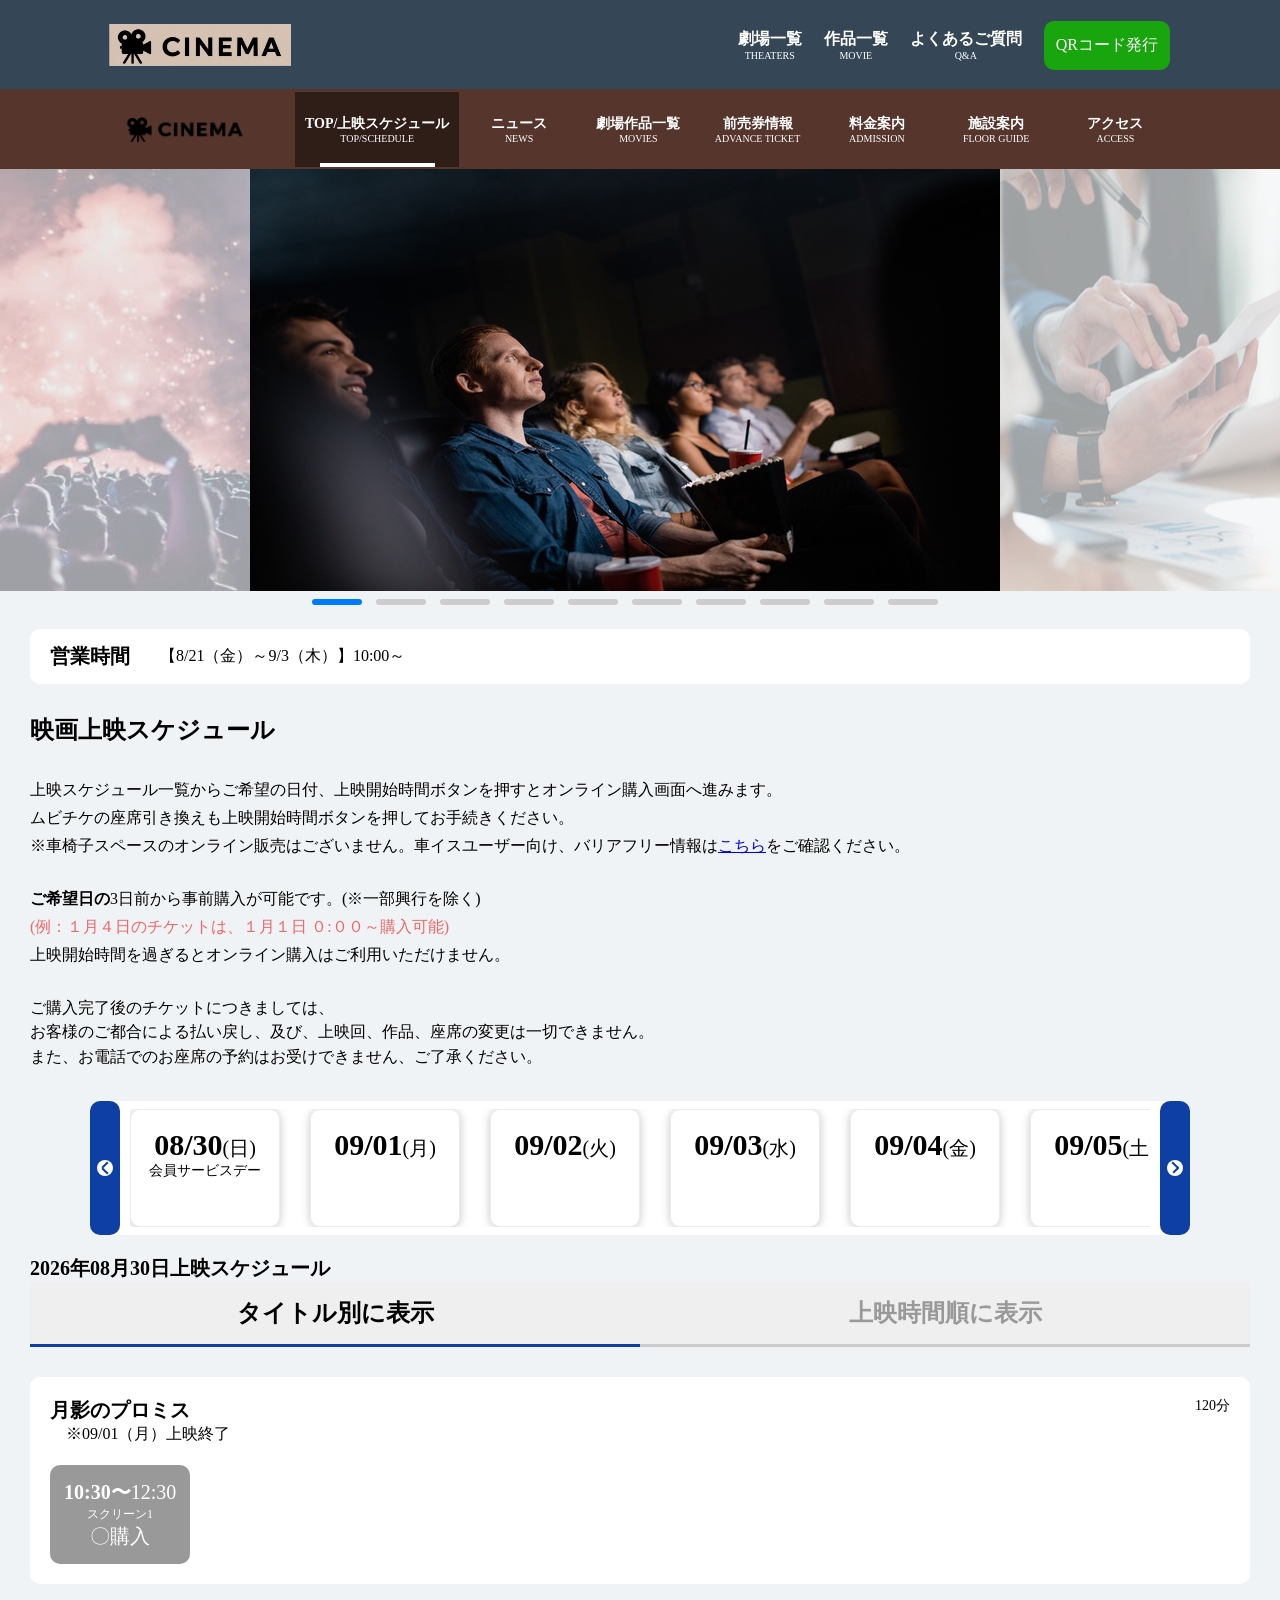
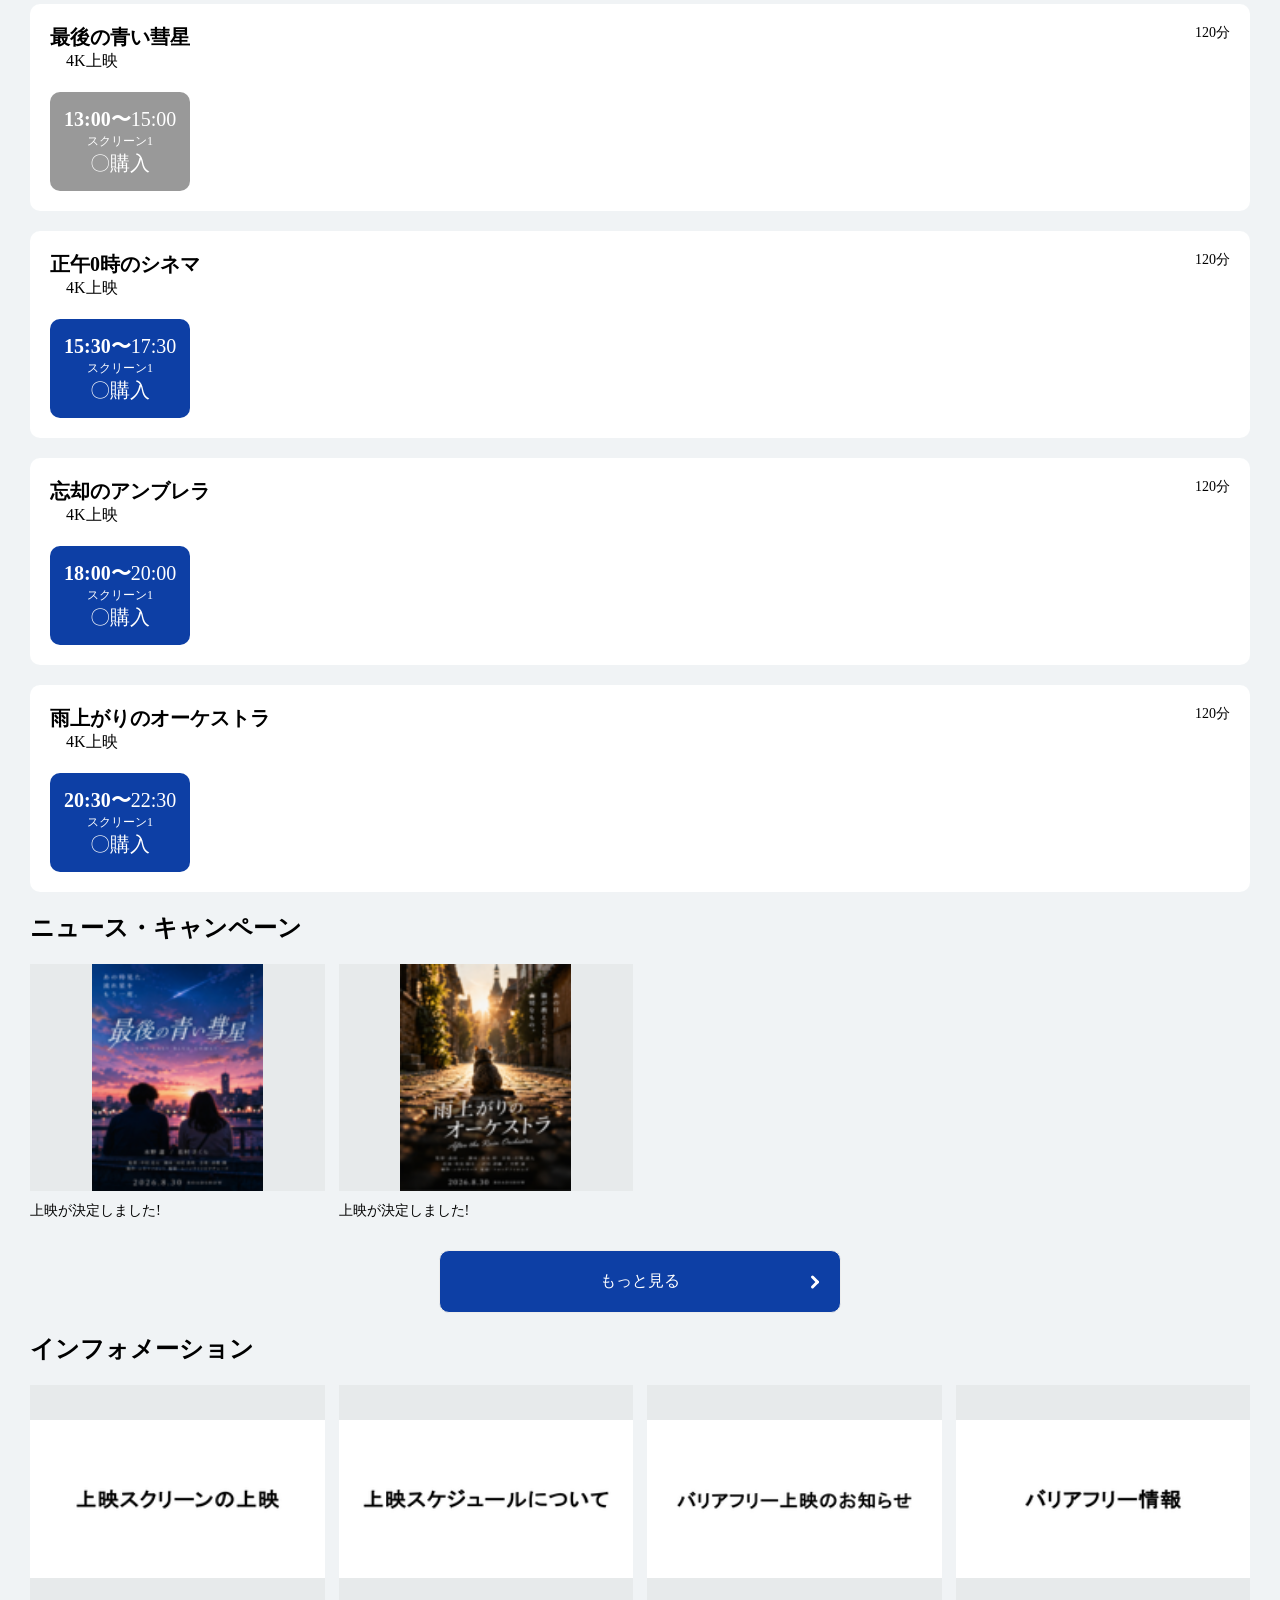
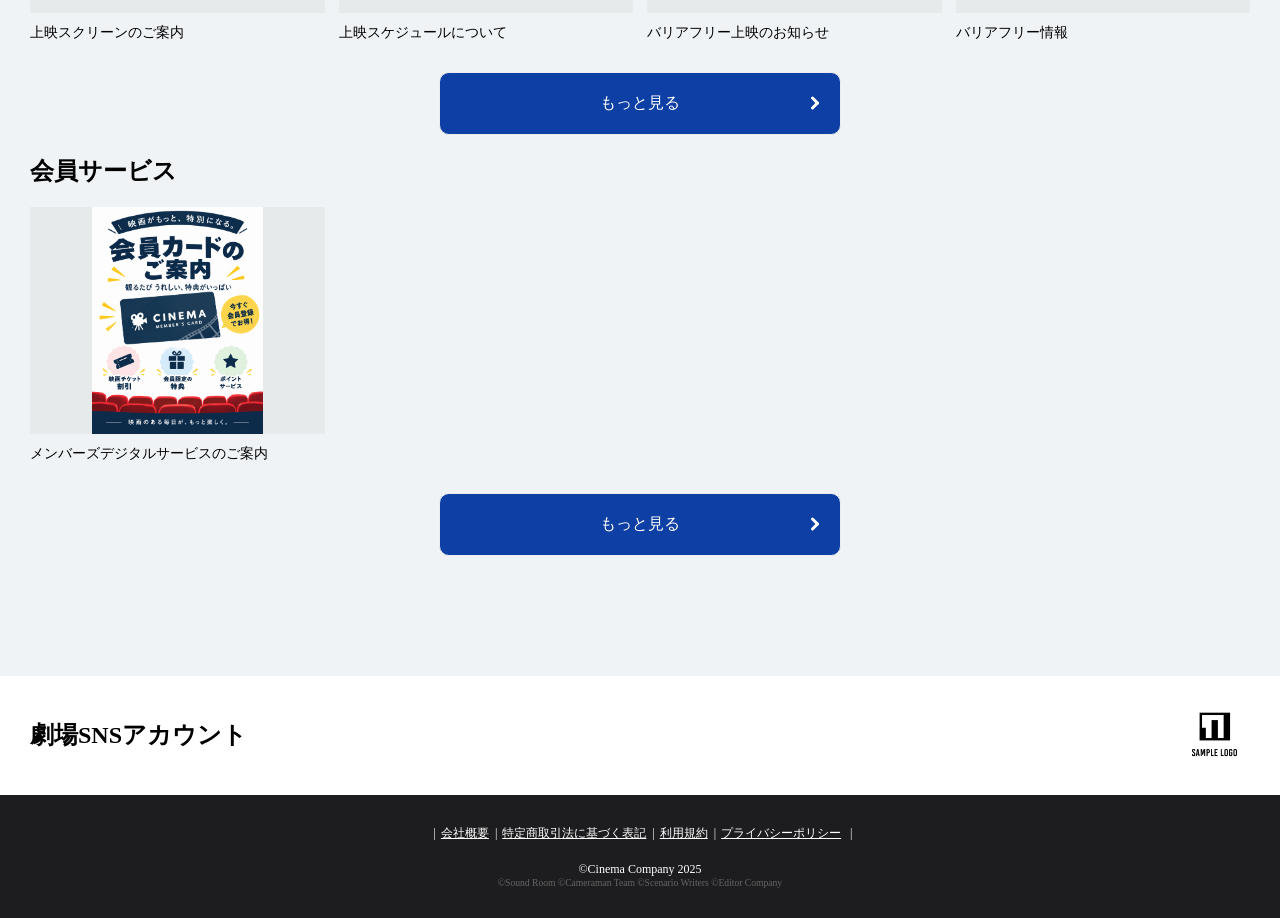
==== commit 1273bd79: "update images and styles" ====
--- a/index.html
+++ b/index.html
@@ -19,7 +19,7 @@
       <a class="p-header__logo" href="./index.html">
         <img src="./assets/images/logo.png" alt="サイトロゴ">
       </a>
-      <button class="js-header__menuButton">
+      <button class="p-header__menuButton js-header__menuButton">
       <span class="p-header__menuButton--line"></span>  
       </button>
 
@@ -62,7 +62,7 @@
         </a>  
       </div>
 
-      <nav class="js-header__hamburgerMenu">
+      <nav class="p-header__hamburgerMenu js-header__hamburgerMenu">
         <div class="p-header__hamburgerContent">
 
           <ul class="p-header__mobileMenuList">
@@ -190,59 +190,59 @@
         </section>
 
         <section class="p-mainSlider">
-          <div class="js-slides">
-              <a href="./index.html" id="slide1" class="js-slide">
+          <div class="p-slides js-slides">
+              <a href="./index.html" id="slide1" class="c-slide js-slide">
                 <img src="./assets/images/slide1.jpeg" alt="">
               </a>
               
-              <a href="./index.html" id="slide2" class="js-slide">
+              <a href="./index.html" id="slide2" class="c-slide js-slide">
                 <img src="./assets/images/slide2.jpeg" alt="">
               </a>
 
-              <a href="./index.html" id="slide3" class="js-slide">
+              <a href="./index.html" id="slide3" class="c-slide js-slide">
                 <img src="./assets/images/slide3.jpeg" alt="">
               </a>
 
-              <a href="./index.html" id="slide4" class="js-slide">
+              <a href="./index.html" id="slide4" class="c-slide js-slide">
                 <img src="./assets/images/slide4.jpeg" alt="">
               </a>
 
-              <a href="./index.html" id="slide5" class="js-slide">
+              <a href="./index.html" id="slide5" class="c-slide js-slide">
                 <img src="./assets/images/slide5.jpeg" alt="">
               </a>
 
-              <a href="./index.html" id="slide6" class="js-slide">
+              <a href="./index.html" id="slide6" class="c-slide js-slide">
                 <img src="./assets/images/slide6.jpeg" alt="">
               </a>
 
-              <a href="./index.html" id="slide7" class="js-slide">
+              <a href="./index.html" id="slide7" class="c-slide js-slide">
                 <img src="./assets/images/slide7.jpeg" alt="">
               </a>
 
-              <a href="./index.html" id="slide8" class="js-slide">
+              <a href="./index.html" id="slide8" class="c-slide js-slide">
                 <img src="./assets/images/slide8.jpeg" alt="">
               </a>
 
-              <a href="./index.html" id="slide9" class="js-slide">
+              <a href="./index.html" id="slide9" class="c-slide js-slide">
                 <img src="./assets/images/slide9.jpeg" alt="">
               </a>
 
-              <a href="./index.html" id="slide10" class="js-slide">
+              <a href="./index.html" id="slide10" class="c-slide js-slide">
                 <img src="./assets/images/slide10.jpeg" alt="">
               </a>
           </div>
 
           <div class="p-slidesBots">
-            <a href="#slide1" class="js-dot"></a>
-            <a href="#slide2" class="js-dot"></a>
-            <a href="#slide3" class="js-dot"></a>
-            <a href="#slide4" class="js-dot"></a>
-            <a href="#slide5" class="js-dot"></a>
-            <a href="#slide6" class="js-dot"></a>
-            <a href="#slide7" class="js-dot"></a>
-            <a href="#slide8" class="js-dot"></a>
-            <a href="#slide9" class="js-dot"></a>
-            <a href="#slide10" class="js-dot"></a>
+            <a href="#slide1" class="c-slideDot js-dot"></a>
+            <a href="#slide2" class="c-slideDot js-dot"></a>
+            <a href="#slide3" class="c-slideDot js-dot"></a>
+            <a href="#slide4" class="c-slideDot js-dot"></a>
+            <a href="#slide5" class="c-slideDot js-dot"></a>
+            <a href="#slide6" class="c-slideDot js-dot"></a>
+            <a href="#slide7" class="c-slideDot js-dot"></a>
+            <a href="#slide8" class="c-slideDot js-dot"></a>
+            <a href="#slide9" class="c-slideDot js-dot"></a>
+            <a href="#slide10" class="c-slideDot js-dot"></a>
           </div>
         </section>
     </div>
@@ -288,15 +288,15 @@
 
             <div class="p-dateTransform__inner">
 
-              <button class="js-dateTransform__arrow">
+              <button class="p-dateTransform__arrow js-dateTransform__arrow">
                 <div class="p-arrow--prev"></div>
               </button>
 
-              <div class="js-dateTransform--swiper">
+              <div class="p-dateTransform--swiper js-dateTransform--swiper">
                 <div class="p-dateTransform__warp">
-                  <ul class="js-dateTransform__dates">
-
-                    <li class="js-dateItem">
+                  <ul class="p-dateTransform__dates js-dateTransform__dates">
+
+                    <li class="p-dateItem js-dateItem">
                       <div class="p-dateItem__box">
                         <div class="p-dateItem__warp">
                           <span class="p-dateItem__day">08/30</span>
@@ -306,7 +306,7 @@
                       </div>
                     </li>
 
-                    <li class="js-dateItem">
+                    <li class="p-dateItem js-dateItem">
                       <div class="p-dateItem__box">
                         <div class="p-dateItem__warp">
                           <span class="p-dateItem__day">09/01</span>
@@ -315,7 +315,7 @@
                       </div>
                     </li>
 
-                    <li class="js-dateItem">
+                    <li class="p-dateItem js-dateItem">
                       <div class="p-dateItem__box">
                         <div class="p-dateItem__warp">
                           <span class="p-dateItem__day">09/02</span>
@@ -324,7 +324,7 @@
                       </div>
                     </li>
 
-                    <li class="js-dateItem">
+                    <li class="p-dateItem js-dateItem">
                       <div class="p-dateItem__box">
                         <div class="p-dateItem__warp">
                           <span class="p-dateItem__day">09/03</span>
@@ -333,7 +333,7 @@
                       </div>
                     </li>
 
-                    <li class="js-dateItem">
+                    <li class="p-dateItem js-dateItem">
                       <div class="p-dateItem__box">
                         <div class="p-dateItem__warp">
                           <span class="p-dateItem__day">09/04</span>
@@ -342,7 +342,7 @@
                       </div>
                     </li>
 
-                    <li class="js-dateItem">
+                    <li class="p-dateItem js-dateItem">
                       <div class="p-dateItem__box">
                         <div class="p-dateItem__warp">
                           <span class="p-dateItem__day">09/05</span>
@@ -351,7 +351,7 @@
                       </div>
                     </li>
 
-                    <li class="js-dateItem">
+                    <li class="p-dateItem js-dateItem">
                       <div class="p-dateItem__box">
                         <div class="p-dateItem__warp">
                           <span class="p-dateItem__day">09/06</span>
@@ -360,7 +360,7 @@
                       </div>
                     </li>
 
-                    <li class="js-dateItem">
+                    <li class="p-dateItem js-dateItem">
                       <div class="p-dateItem__box">
                         <div class="p-dateItem__warp">
                           <span class="p-dateItem__day">09/07</span>
@@ -373,7 +373,7 @@
                 </div>
               </div>
 
-              <button class="js-dateTransform__arrow">
+              <button class="p-dateTransform__arrow js-dateTransform__arrow">
                 <div class="p-arrow--next"></div>
               </button>
 
@@ -385,12 +385,12 @@
 
           <div class="p-scheduleTab">
             <div class="p-scheduleTab__wrap">
-              <button class="p-tabTitle tab active" data-tab="title">タイトル別に表示</button>
-              <button class="p-tabTime tab" data-tab="time">上映時間順に表示</button>
+              <button class="p-tabTitle tab js-tab active" data-tab="title">タイトル別に表示</button>
+              <button class="p-tabTime tab js-tab" data-tab="time">上映時間順に表示</button>
             </div>
 
             <div class="p-tabContent">
-              <div class="p-tabContent__time__wrap tab-panel active" id="tab-title">
+              <div class="p-tabContent__timeBox tab-panel js-tab-panel active" id="tab-title">
                 <article class="p-contentItem">
                   <div class="p-contentHeader">
                   <div class="p-contentTitle">
@@ -399,9 +399,9 @@
                     </a>
                     <p class="p-tabContent__description">※09/01（月）上映終了</p>
                   </div>
-                  <button type="button" class="js-contentToggle">+</button>
-                  </div>
-                  <ul class="js-contentSchedule">
+                  <button type="button" class="p-contentToggle js-contentToggle">+</button>
+                  </div>
+                  <ul class="p-contentSchedule js-contentSchedule">
                     <li class="p-scheduleBox u-bg-gray">
                       <a class="c-link">
                         <div class="p-scheduleBox__time">
@@ -423,9 +423,9 @@
                     </a>
                     <p class="p-tabContent__description">4K上映</p>
                   </div>
-                  <button type="button" class="js-contentToggle">+</button>
-                  </div>
-                  <ul class="js-contentSchedule">
+                  <button type="button" class="p-contentToggle js-contentToggle">+</button>
+                  </div>
+                  <ul class="p-contentSchedule js-contentSchedule">
                     <li class="p-scheduleBox u-bg-gray">
                       <a class="c-link">
                         <div class="p-scheduleBox__time">
@@ -447,9 +447,9 @@
                     </a>
                     <p class="p-tabContent__description">4K上映</p>
                   </div>
-                  <button type="button" class="js-contentToggle">+</button>
-                  </div>
-                  <ul class="js-contentSchedule">
+                  <button type="button" class="p-contentToggle js-contentToggle">+</button>
+                  </div>
+                  <ul class="p-contentSchedule js-contentSchedule">
                     <li class="p-scheduleBox">
                       <a href="./index.html" class="c-link">
                         <div class="p-scheduleBox__time">
@@ -471,9 +471,9 @@
                     </a>
                     <p class="p-tabContent__description">4K上映</p>
                   </div>
-                  <button type="button" class="js-contentToggle">+</button>
-                  </div>
-                  <ul class="js-contentSchedule">
+                  <button type="button" class="p-contentToggle js-contentToggle">+</button>
+                  </div>
+                  <ul class="p-contentSchedule js-contentSchedule">
                     <li class="p-scheduleBox">
                       <a href="./index.html" class="c-link">
                         <div class="p-scheduleBox__time">
@@ -495,9 +495,9 @@
                     </a>
                     <p class="p-tabContent__description">4K上映</p>
                   </div>
-                  <button type="button" class="js-contentToggle">+</button>
-                  </div>
-                  <ul class="js-contentSchedule">
+                  <button type="button" class="p-contentToggle js-contentToggle">+</button>
+                  </div>
+                  <ul class="p-contentSchedule js-contentSchedule">
                     <li class="p-scheduleBox">
                       <a href="./index.html" class="c-link">
                         <div class="p-scheduleBox__time">
@@ -513,7 +513,7 @@
               </div>  
 
 
-              <div class="p-tabContent__wrap tab-panel" id="tab-time">
+              <div class="p-tabContent__wrap tab-panel js-tab-panel" id="tab-time">
                 <article class="p-contentLink">
                   <a class="c-link">     
                     <div class="p-contentLink__display u-bg-gray">
@@ -615,7 +615,7 @@
                 </article>
             </div>
 
-          <div class="p-tabContent__wrap--sp tab-panel" id="tab-time--sp">
+          <div class="p-tabContent__wrap--sp tab-panel js-tab-panel" id="tab-time--sp">
             <article class="p-contentLink--sp">
               <a href="./index.html" class="c-link">     
                 <div class="p-contentLink__display u-bg-gray">
--- a/assets/stylesheets/style.css
+++ b/assets/stylesheets/style.css
@@ -19,7 +19,7 @@
   align-items: center;
 }
 
-.js-header__menuButton {
+.p-header__menuButton {
   display: none;
 }
 
@@ -59,7 +59,7 @@
   margin-right: 22px;
 }
 
-.js-header__hamburgerMenu {
+.p-header__hamburgerMenu {
   display: none;
 }
 
@@ -209,32 +209,32 @@
   cursor: pointer;
 }
 
-.js-slides {
+.p-slides {
   display: flex;
   width: max-content;
   transition: transform 0.5s ease;
   will-change: transform;  
 }
 
-.js-slides::-webkit-scrollbar {
+.p-slides::-webkit-scrollbar {
   display: none;
 }
 
-.js-slide {
+.c-slide {
   opacity: 0.4;
   transition: opacity 0.3s ease;
 }
 
-.js-slide.active {
+.c-slide.active {
   opacity: 1;
 }
 
-.js-slide img {
+.c-slide img {
   display: block;
   pointer-events: none;
 }
 
-.js-slide img:hover {
+.c-slide img:hover {
   opacity: 0.8;
   transition: opacity 0.1s ease;
 }
@@ -244,7 +244,7 @@
   margin-bottom: 20px;
 }
 
-.js-dot {
+.c-slideDot {
   display: inline-block;
   width: 50px;
   height: 6px;
@@ -254,15 +254,15 @@
   transition: background-color 0.3s ease;
 }
 
-.js-dot:nth-child(1) {
+.c-slideDot:nth-child(1) {
   margin: 0;
 }
 
-.js-dot:hover {
+.c-slideDot:hover {
   background: #666;
 }
 
-.js-dot.active {
+.c-slideDot.active {
   background: #007bff;
 }
 
@@ -275,8 +275,8 @@
 .p-newsContainer,
 .p-infoContainer, 
 .p-membersContainer {
-  max-width: 1100px;
-  margin: 0 auto;
+  width: 100%;
+  margin-inline: auto;
 }
 
 .p-infoContainer .p-container__area {
@@ -337,7 +337,7 @@
   border-radius: 10px;
 }
 
-.js-dateTransform__arrow {
+.p-dateTransform__arrow {
   position: relative;
   width: 30px;
   min-width: 30px;
@@ -408,7 +408,7 @@
   margin-right: auto;
 }
 
-.js-dateTransform--swiper {
+.p-dateTransform--swiper {
   position: relative;
   flex: 1;
   min-width: 0;
@@ -424,14 +424,14 @@
   overflow-x: hidden;
 }
 
-.js-dateTransform__dates {
+.p-dateTransform__dates {
   display: flex;
   align-items: stretch;
   gap: 30px;
   width: max-content;
 }
 
-.js-dateItem {
+.p-dateItem {
   flex-shrink: 0;
   width: 150px;
   list-style:none
@@ -475,13 +475,13 @@
 .p-scheduleTitle {
   font-size: 20px;
   font-weight: 700;
-  max-width: 1100px;
+  width: 100%;
   margin-left: auto;
   margin-right: auto;
 }
 
 .p-scheduleTab {
-  max-width: 1100px;
+  width: 100%;
   margin-left: auto;
   margin-right: auto;
 }
@@ -519,7 +519,7 @@
   pointer-events: auto;
 }
 
-.p-tabContent__time__wrap {
+.p-tabContent__timeBox {
   display: none;
 }
 
@@ -581,7 +581,7 @@
   border-radius: 10px;
 }
 
-.js-contentToggle {
+.p-contentToggle {
   display:none;
 } 
 
@@ -601,7 +601,7 @@
   font-weight: 400;
 }
 
-.js-contentSchedule {
+.p-contentSchedule {
   display: flex;
   gap: 10px;
   flex-wrap: wrap;
@@ -853,7 +853,7 @@
   display: flex;
   align-items: center;
   justify-content: flex-end;
-  max-width: 1100px;
+  width: 100%;
   margin: 0 auto;
   padding: 30px 0;
 }
@@ -989,7 +989,7 @@
     overflow-x: hidden;
   } 
 
-  .l-header:has(.js-header__hamburgerMenu.is-active) {
+  .l-header:has(.p-header__hamburgerMenu.is-active) {
     position: fixed;
     top: 0;
     left: 0;
@@ -1032,7 +1032,7 @@
     white-space: nowrap;
   }
 
-  .js-header__menuButton {
+  .p-header__menuButton {
     display: block;
     position: relative;
     width: 40px;
@@ -1092,10 +1092,6 @@
     z-index:1000;
   }
 
-  .p-header__siteMenu.is-active {
-    right: 0;
-  }
-
   .p-header__menuList {
     display: block;
     list-style: none;
@@ -1121,7 +1117,7 @@
     overflow: hidden;
   }
 
-  .js-header__hamburgerMenu {
+  .p-header__hamburgerMenu {
     display: block;
     position: fixed;
     top: 60px;
@@ -1134,11 +1130,10 @@
     z-index: 1000;
   }
 
-  .js-header__hamburgerMenu.is-active {
+  .p-header__hamburgerMenu.is-active {
     position: fixed;
     right: 0;
     overflow-y: auto;
-    -webkit-overflow-scrolling: touch;
   }
 
   .p-header__hamburgerTitle {
@@ -1233,8 +1228,8 @@
     font-size:9px;
   }
 
-  .js-slide img {
-    width: 100%;
+  .c-slide img {
+    max-width: 100%;
   }
 
   .p-dateTransform {
@@ -1242,11 +1237,11 @@
   background-color: transparent; 
   }
 
-  .js-dateTransform__dates {
+  .p-dateTransform__dates {
     gap: 15px;
   }
 
-  .js-dateItem {
+  .p-dateItem {
     width: auto;
   }
 
@@ -1286,7 +1281,7 @@
     font-weight: 400;
   }
 
-  .js-contentSchedule {
+  .p-contentSchedule {
     display: flex;
     flex-wrap: wrap;
     gap: 10px;
@@ -1297,7 +1292,7 @@
     transition: opacity 1s ease;
   }
 
-  .js-contentSchedule.is-open {
+  .p-contentSchedule.is-open {
     max-height: 500px;
     opacity: 1;
     margin-top: 10px;
@@ -1309,7 +1304,7 @@
     align-items:flex-start;    
   }
 
-  .js-contentToggle {
+  .p-contentToggle {
     display: block;
     border:none;
     background:none;
@@ -1318,11 +1313,11 @@
     line-height:1;
   }
 
-  .js-contentToggle.is-open {
+  .p-contentToggle.is-open {
     font-size:0;
   }
 
-  .js-contentToggle.is-open::before {
+  .p-contentToggle.is-open::before {
     content:"−";
     font-size:36px;
   }
@@ -1341,11 +1336,11 @@
    display: block;
   }
 
-  .p-tabContent__time__wrap {
+  .p-tabContent__timeBox {
    display: none;
   }
 
-  .p-tabContent__time__wrap.active {
+  .p-tabContent__timeBox.active {
    display: block;
   }
 
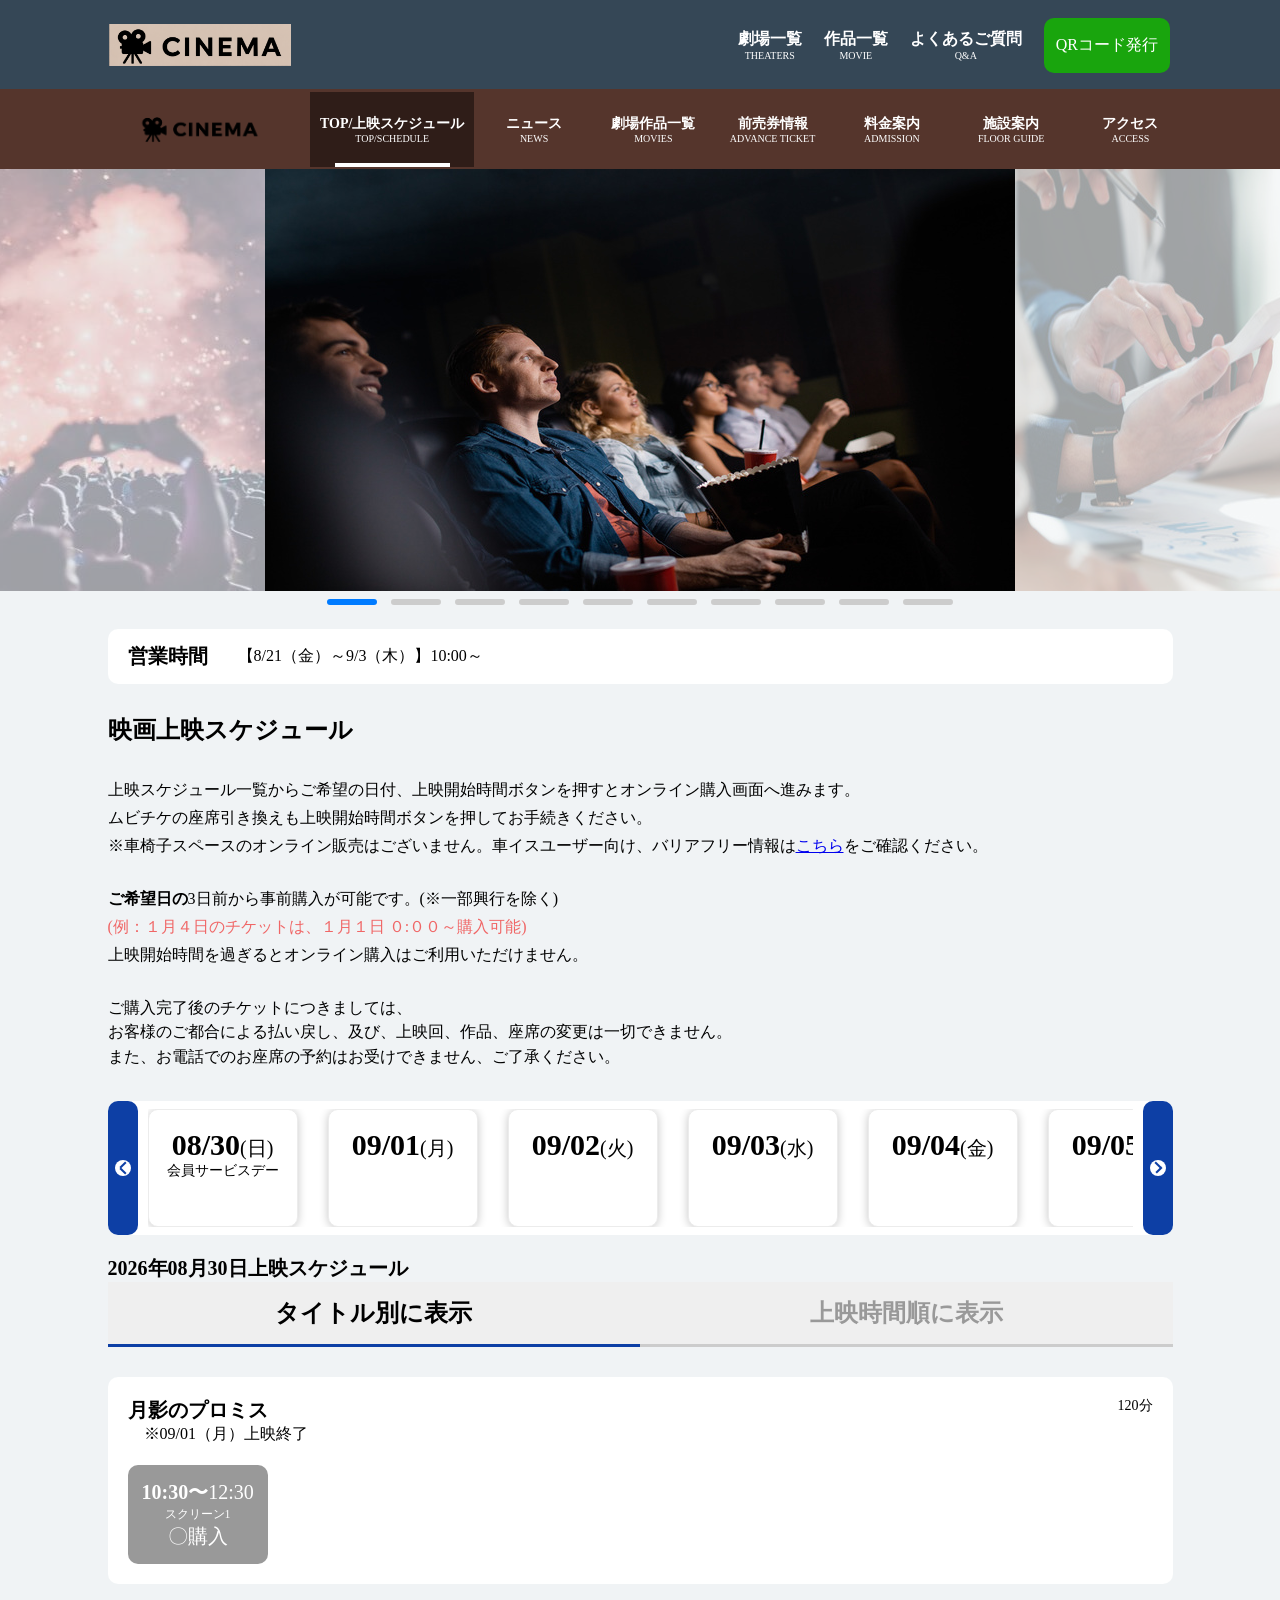
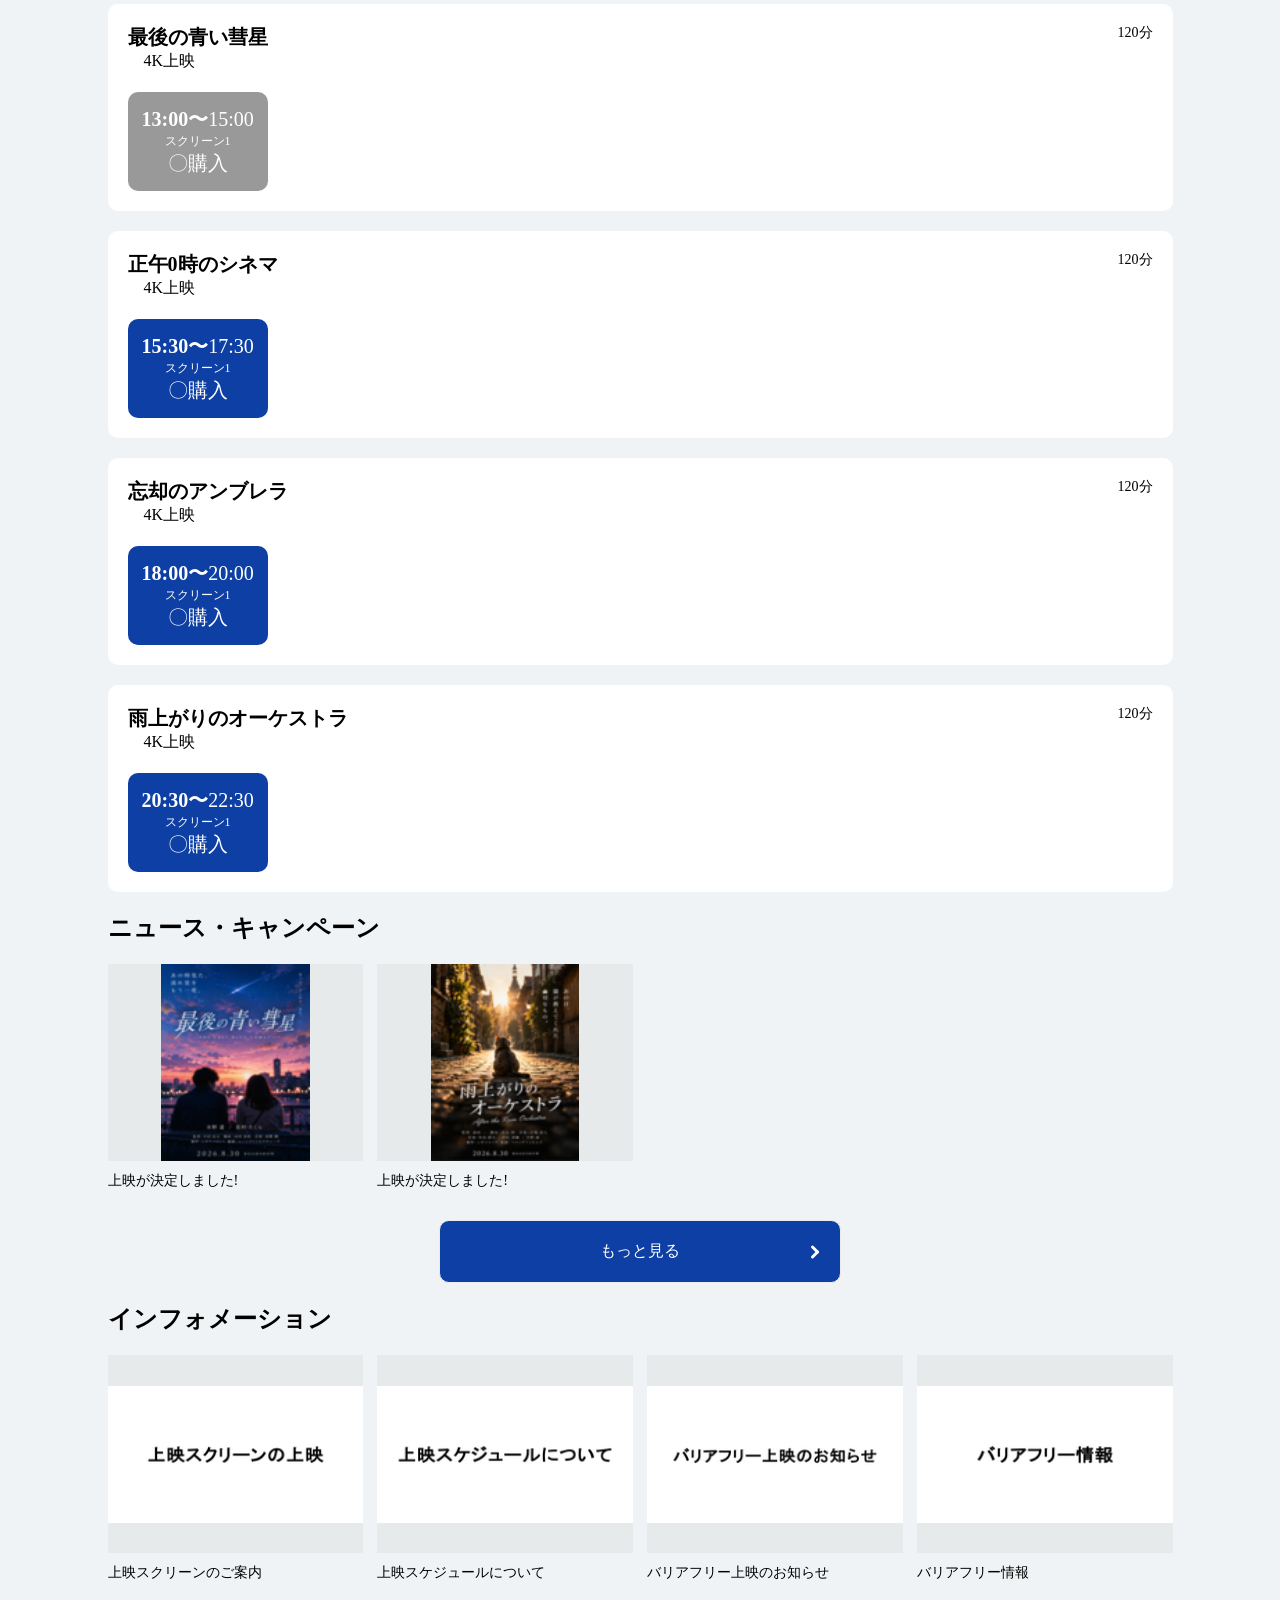
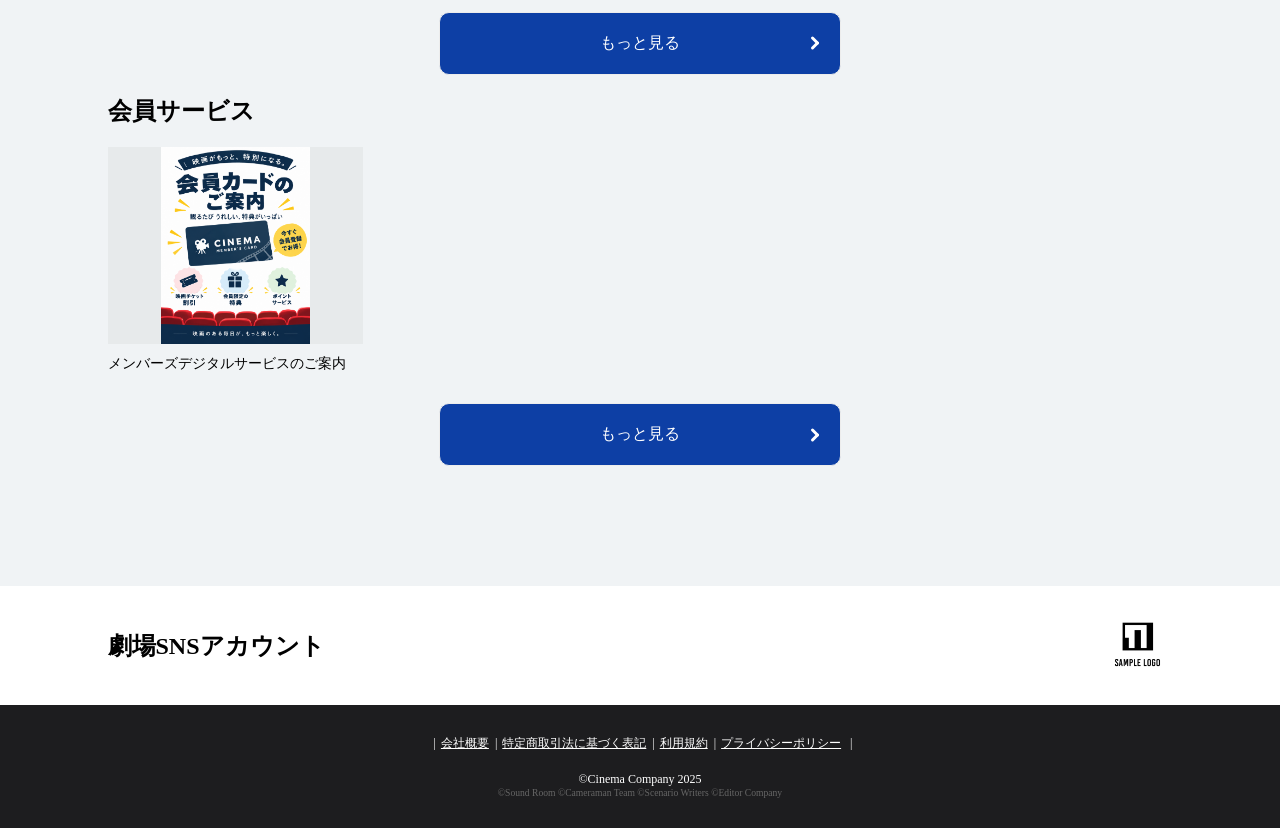
==== commit d3717faf: "update images and styles" ====
--- a/index.html
+++ b/index.html
@@ -795,15 +795,17 @@
         </section>
       </div>  
 
-    <div class="p-main__ClosingInner">  
-      <section class="p-snsContainer">
-        <div class="p-snsContainer__wrap">
-          <h2 class="p-snsContainer__title">劇場SNSアカウント</h2>
-            <a href="./index.html" class="c-link">
-                <img class="c-icon" src="./assets/images/sns.png">
-            </a>
-        </div>
-      </section>
+    <div class="p-main__ClosingSection">  
+      <div class="p-main__ClosingInner">  
+        <section class="p-snsContainer">
+          <div class="p-snsContainer__wrap">
+            <h2 class="p-snsContainer__title">劇場SNSアカウント</h2>
+              <a href="./index.html" class="c-link">
+                  <img class="c-icon" src="./assets/images/sns.png">
+              </a>
+          </div>
+        </section>
+      </div>
     </div>
 
 </main>
--- a/assets/stylesheets/style.css
+++ b/assets/stylesheets/style.css
@@ -63,13 +63,18 @@
   display: none;
 }
 
-.p-main__BodyInner {
-  padding: 0 30px;
-}
-
+.p-main__BodyInner,
 .p-main__ClosingInner {
-  background-color: #fff;
-  padding: 0 30px;
+  width: 100%;
+  max-width: 1105px;
+  margin-inline: auto;
+  padding-inline: 20px;
+  box-sizing: border-box;
+}
+
+.p-main__ClosingSection {
+  background-color: #fff;
+  width: 100%;
 }
 
 .p-main__title {
@@ -108,7 +113,7 @@
   color:#ffffff;
   font-size: 16px;
   border-radius: 10px;
-  padding: 14px 12px;
+  padding: 17px 12px;
 }
 
 .c-link {
@@ -122,7 +127,6 @@
 
 .p-menuBar {
   background-color: #55352C;
-  margin-left: -30px;  
 }
 
 .p-menuBar__wrap {
@@ -198,7 +202,6 @@
 }
 
 .p-mainSlider {
-  margin-left: -30px;
   overflow: hidden;  
   user-select: none;
   cursor: grab;
@@ -1389,7 +1392,6 @@
 
   .p-snsContainer__wrap {
     display: block;
-    padding: 20px;
     text-align: center;
   }
 
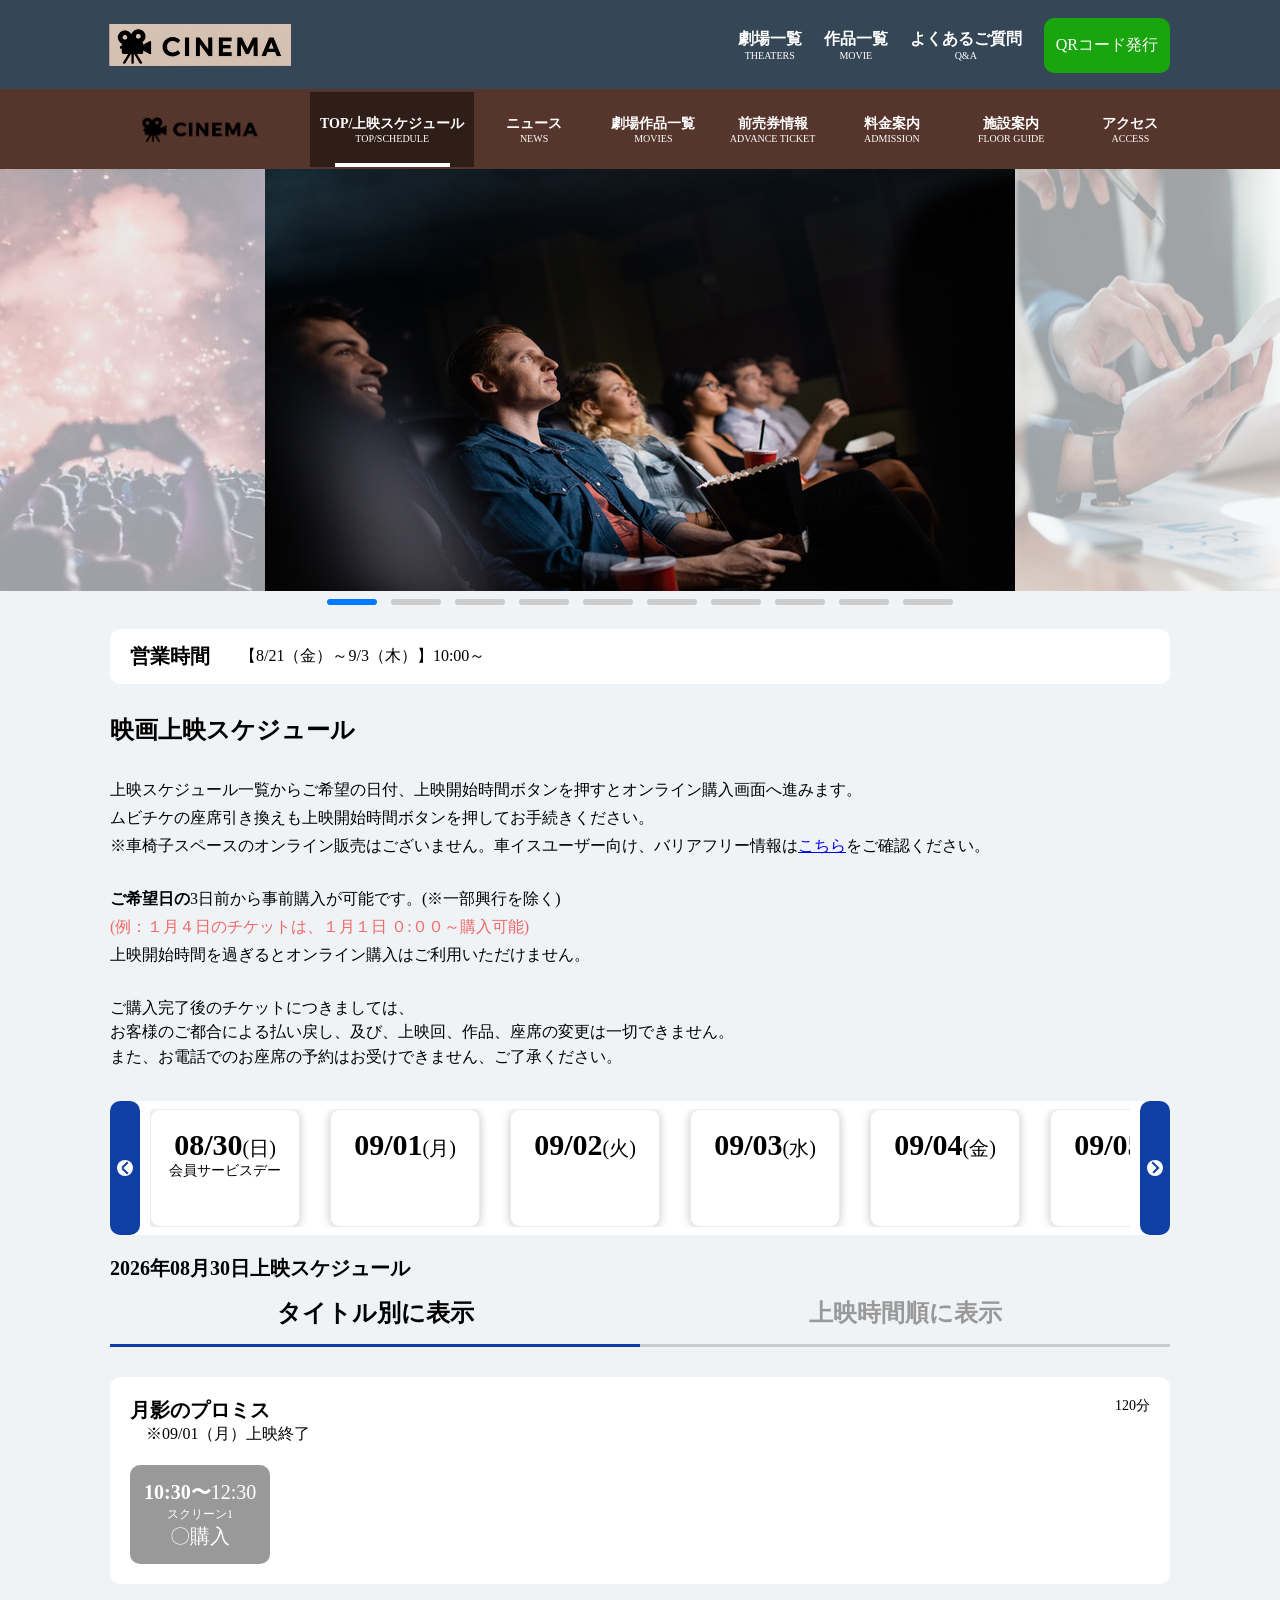
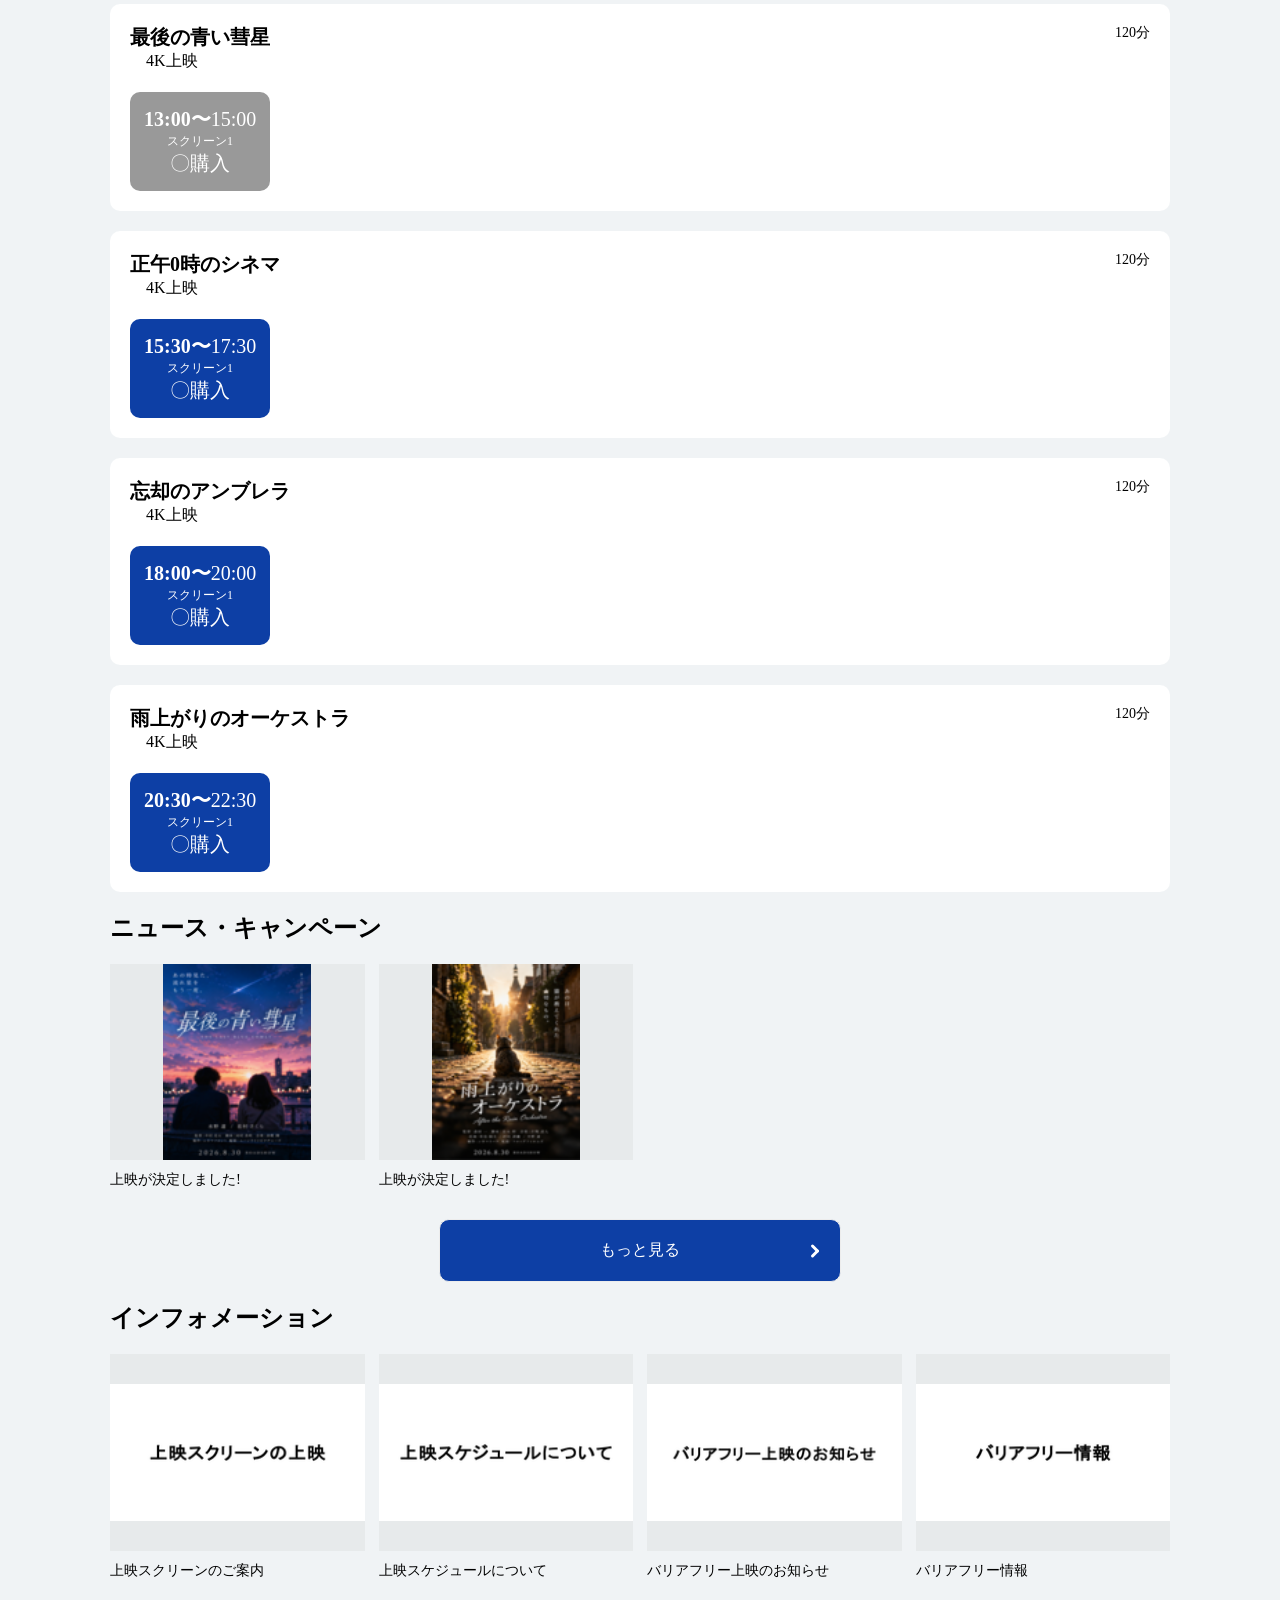
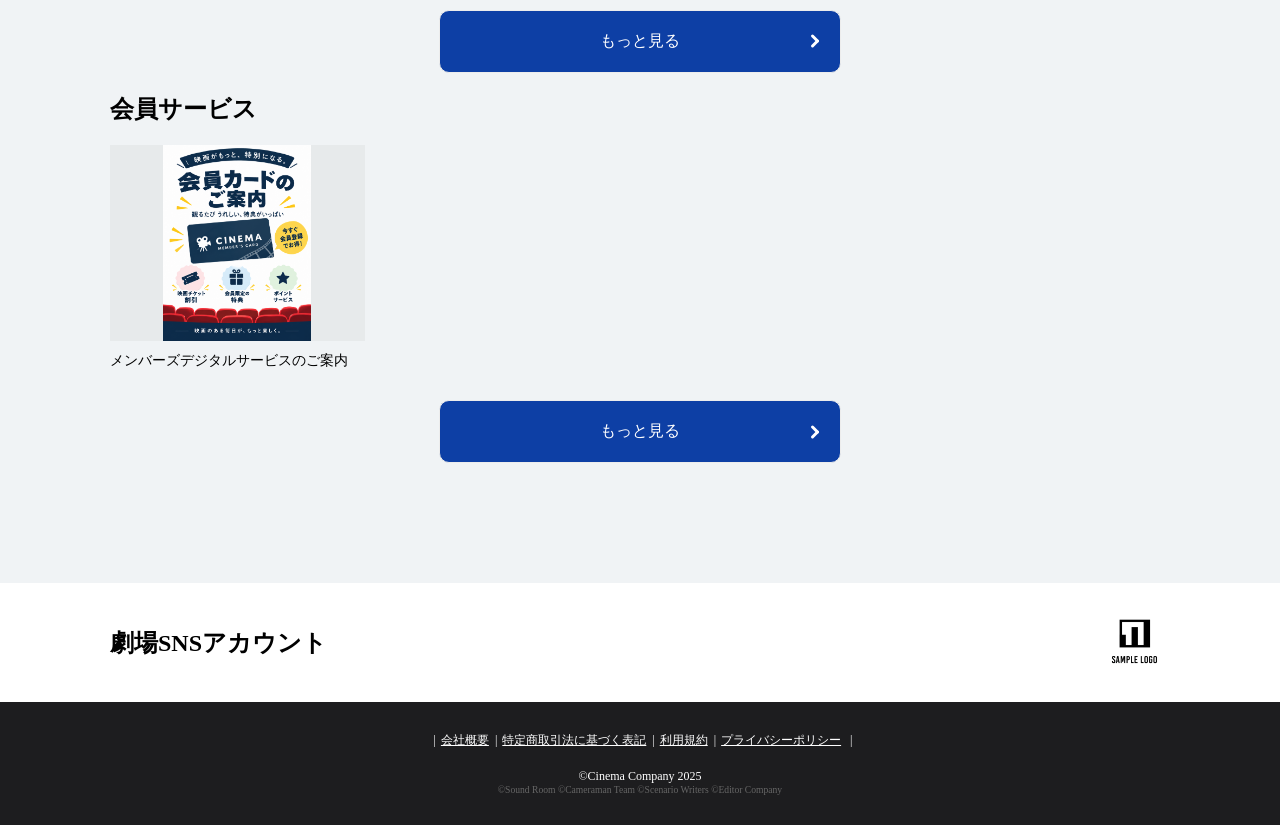
==== commit a80bd05d: "update images and styles" ====
--- a/index.html
+++ b/index.html
@@ -125,6 +125,7 @@
 
 <main class="l-main">
   <h1 class="p-main__title">TOP/上映スケジュール</h1>
+  <div class="p-main__FvSection">
    <div class="p-main__FvInner">
         <section class="p-menuBar">
           <div class="p-menuBar__wrap">
@@ -192,43 +193,53 @@
         <section class="p-mainSlider">
           <div class="p-slides js-slides">
               <a href="./index.html" id="slide1" class="c-slide js-slide">
-                <img src="./assets/images/slide1.jpeg" alt="">
+                <img src="./assets/images/slide1.jpeg"   alt=""   draggable="false"
+>
               </a>
               
               <a href="./index.html" id="slide2" class="c-slide js-slide">
-                <img src="./assets/images/slide2.jpeg" alt="">
+                <img src="./assets/images/slide2.jpeg"   alt=""   draggable="false"
+>
               </a>
 
               <a href="./index.html" id="slide3" class="c-slide js-slide">
-                <img src="./assets/images/slide3.jpeg" alt="">
+                <img src="./assets/images/slide3.jpeg"   alt=""   draggable="false"
+>
               </a>
 
               <a href="./index.html" id="slide4" class="c-slide js-slide">
-                <img src="./assets/images/slide4.jpeg" alt="">
+                <img src="./assets/images/slide4.jpeg"   alt=""   draggable="false"
+>
               </a>
 
               <a href="./index.html" id="slide5" class="c-slide js-slide">
-                <img src="./assets/images/slide5.jpeg" alt="">
+                <img src="./assets/images/slide5.jpeg"   alt=""   draggable="false"
+>
               </a>
 
               <a href="./index.html" id="slide6" class="c-slide js-slide">
-                <img src="./assets/images/slide6.jpeg" alt="">
+                <img src="./assets/images/slide6.jpeg"   alt=""   draggable="false"
+>
               </a>
 
               <a href="./index.html" id="slide7" class="c-slide js-slide">
-                <img src="./assets/images/slide7.jpeg" alt="">
+                <img src="./assets/images/slide7.jpeg"   alt=""   draggable="false"
+>
               </a>
 
               <a href="./index.html" id="slide8" class="c-slide js-slide">
-                <img src="./assets/images/slide8.jpeg" alt="">
+                <img src="./assets/images/slide8.jpeg"   alt=""   draggable="false"
+>
               </a>
 
               <a href="./index.html" id="slide9" class="c-slide js-slide">
-                <img src="./assets/images/slide9.jpeg" alt="">
+                <img src="./assets/images/slide9.jpeg"   alt=""   draggable="false"
+>
               </a>
 
               <a href="./index.html" id="slide10" class="c-slide js-slide">
-                <img src="./assets/images/slide10.jpeg" alt="">
+                <img src="./assets/images/slide10.jpeg"   alt=""   draggable="false"
+>
               </a>
           </div>
 
@@ -246,6 +257,9 @@
           </div>
         </section>
     </div>
+    </div>
+
+    <div class="p-main__BodySection">
 
     <div class="p-main__BodyInner">
         <section class="p-opening">
@@ -297,8 +311,8 @@
                   <ul class="p-dateTransform__dates js-dateTransform__dates">
 
                     <li class="p-dateItem js-dateItem">
-                      <div class="p-dateItem__box">
-                        <div class="p-dateItem__warp">
+                      <div class="p-dateItem__box p-dateItem__box--withText">
+                        <div class="p-dateItem__wrap">
                           <span class="p-dateItem__day">08/30</span>
                           <span class="p-dateItem__week">(日)</span>
                         </div>
@@ -307,8 +321,8 @@
                     </li>
 
                     <li class="p-dateItem js-dateItem">
-                      <div class="p-dateItem__box">
-                        <div class="p-dateItem__warp">
+                      <div class="p-dateItem__box p-dateItem__box--withoutText">
+                        <div class="p-dateItem__wrap">
                           <span class="p-dateItem__day">09/01</span>
                           <span class="p-dateItem__week">(月)</span>
                         </div>
@@ -316,8 +330,8 @@
                     </li>
 
                     <li class="p-dateItem js-dateItem">
-                      <div class="p-dateItem__box">
-                        <div class="p-dateItem__warp">
+                      <div class="p-dateItem__box p-dateItem__box--withoutText">
+                        <div class="p-dateItem__wrap">
                           <span class="p-dateItem__day">09/02</span>
                           <span class="p-dateItem__week">(火)</span>
                         </div>
@@ -325,8 +339,8 @@
                     </li>
 
                     <li class="p-dateItem js-dateItem">
-                      <div class="p-dateItem__box">
-                        <div class="p-dateItem__warp">
+                      <div class="p-dateItem__box p-dateItem__box--withoutText">
+                        <div class="p-dateItem__wrap">
                           <span class="p-dateItem__day">09/03</span>
                           <span class="p-dateItem__week">(水)</span>
                         </div>
@@ -334,8 +348,8 @@
                     </li>
 
                     <li class="p-dateItem js-dateItem">
-                      <div class="p-dateItem__box">
-                        <div class="p-dateItem__warp">
+                      <div class="p-dateItem__box p-dateItem__box--withoutText">
+                        <div class="p-dateItem__wrap">
                           <span class="p-dateItem__day">09/04</span>
                           <span class="p-dateItem__week">(金)</span>
                         </div>
@@ -343,8 +357,8 @@
                     </li>
 
                     <li class="p-dateItem js-dateItem">
-                      <div class="p-dateItem__box">
-                        <div class="p-dateItem__warp">
+                      <div class="p-dateItem__box p-dateItem__box--withoutText">
+                        <div class="p-dateItem__wrap">
                           <span class="p-dateItem__day">09/05</span>
                           <span class="p-dateItem__week">(土)</span>
                         </div>
@@ -352,8 +366,8 @@
                     </li>
 
                     <li class="p-dateItem js-dateItem">
-                      <div class="p-dateItem__box">
-                        <div class="p-dateItem__warp">
+                      <div class="p-dateItem__box p-dateItem__box--withoutText">
+                        <div class="p-dateItem__wrap">
                           <span class="p-dateItem__day">09/06</span>
                           <span class="p-dateItem__week">(日)</span>
                         </div>
@@ -361,8 +375,8 @@
                     </li>
 
                     <li class="p-dateItem js-dateItem">
-                      <div class="p-dateItem__box">
-                        <div class="p-dateItem__warp">
+                      <div class="p-dateItem__box p-dateItem__box--withoutText">
+                        <div class="p-dateItem__wrap">
                           <span class="p-dateItem__day">09/07</span>
                           <span class="p-dateItem__week">(月)</span>
                         </div>
@@ -698,7 +712,8 @@
 
           </div>
 
-        </div>   
+        </div>
+           
         </section>
 
         <section class="p-underContents">
@@ -794,6 +809,7 @@
           </div>
         </section>
       </div>  
+    </div> 
 
     <div class="p-main__ClosingSection">  
       <div class="p-main__ClosingInner">  
--- a/assets/stylesheets/style.css
+++ b/assets/stylesheets/style.css
@@ -66,7 +66,7 @@
 .p-main__BodyInner,
 .p-main__ClosingInner {
   width: 100%;
-  max-width: 1105px;
+  max-width: 1100px;
   margin-inline: auto;
   padding-inline: 20px;
   box-sizing: border-box;
@@ -74,7 +74,6 @@
 
 .p-main__ClosingSection {
   background-color: #fff;
-  width: 100%;
 }
 
 .p-main__title {
@@ -210,6 +209,12 @@
 
 .p-mainSlider:active {
   cursor: pointer;
+}
+
+.p-mainSlider img {
+  -webkit-user-drag: none;
+  user-select: none;
+  -webkit-user-select: none;
 }
 
 .p-slides {
@@ -452,7 +457,7 @@
   cursor: pointer;
 }
 
-.p-dateItem__warp {
+.p-dateItem__wrap {
   display: flex;
   align-items: baseline;
   justify-content: center;
@@ -501,7 +506,8 @@
   padding: 15px 0;
   color: #999;             
   border-bottom: 3px solid #ccc; 
-  transition: all .3s ease;   
+  transition: all .3s ease; 
+  background-color: #f0f3f5;;  
 }
 
 .p-scheduleTab__wrap .tab.active {
@@ -991,6 +997,10 @@
     max-width: 100%;
     overflow-x: hidden;
   } 
+
+  body.is-scrollLocked {
+    position: fixed;
+  }
 
   .l-header:has(.p-header__hamburgerMenu.is-active) {
     position: fixed;
@@ -1112,14 +1122,6 @@
     padding: 0;
   }
 
-  body.is-scrollLocked {
-    position: fixed;
-    left: 0;
-    right: 0;
-    width: 100%;
-    overflow: hidden;
-  }
-
   .p-header__hamburgerMenu {
     display: block;
     position: fixed;
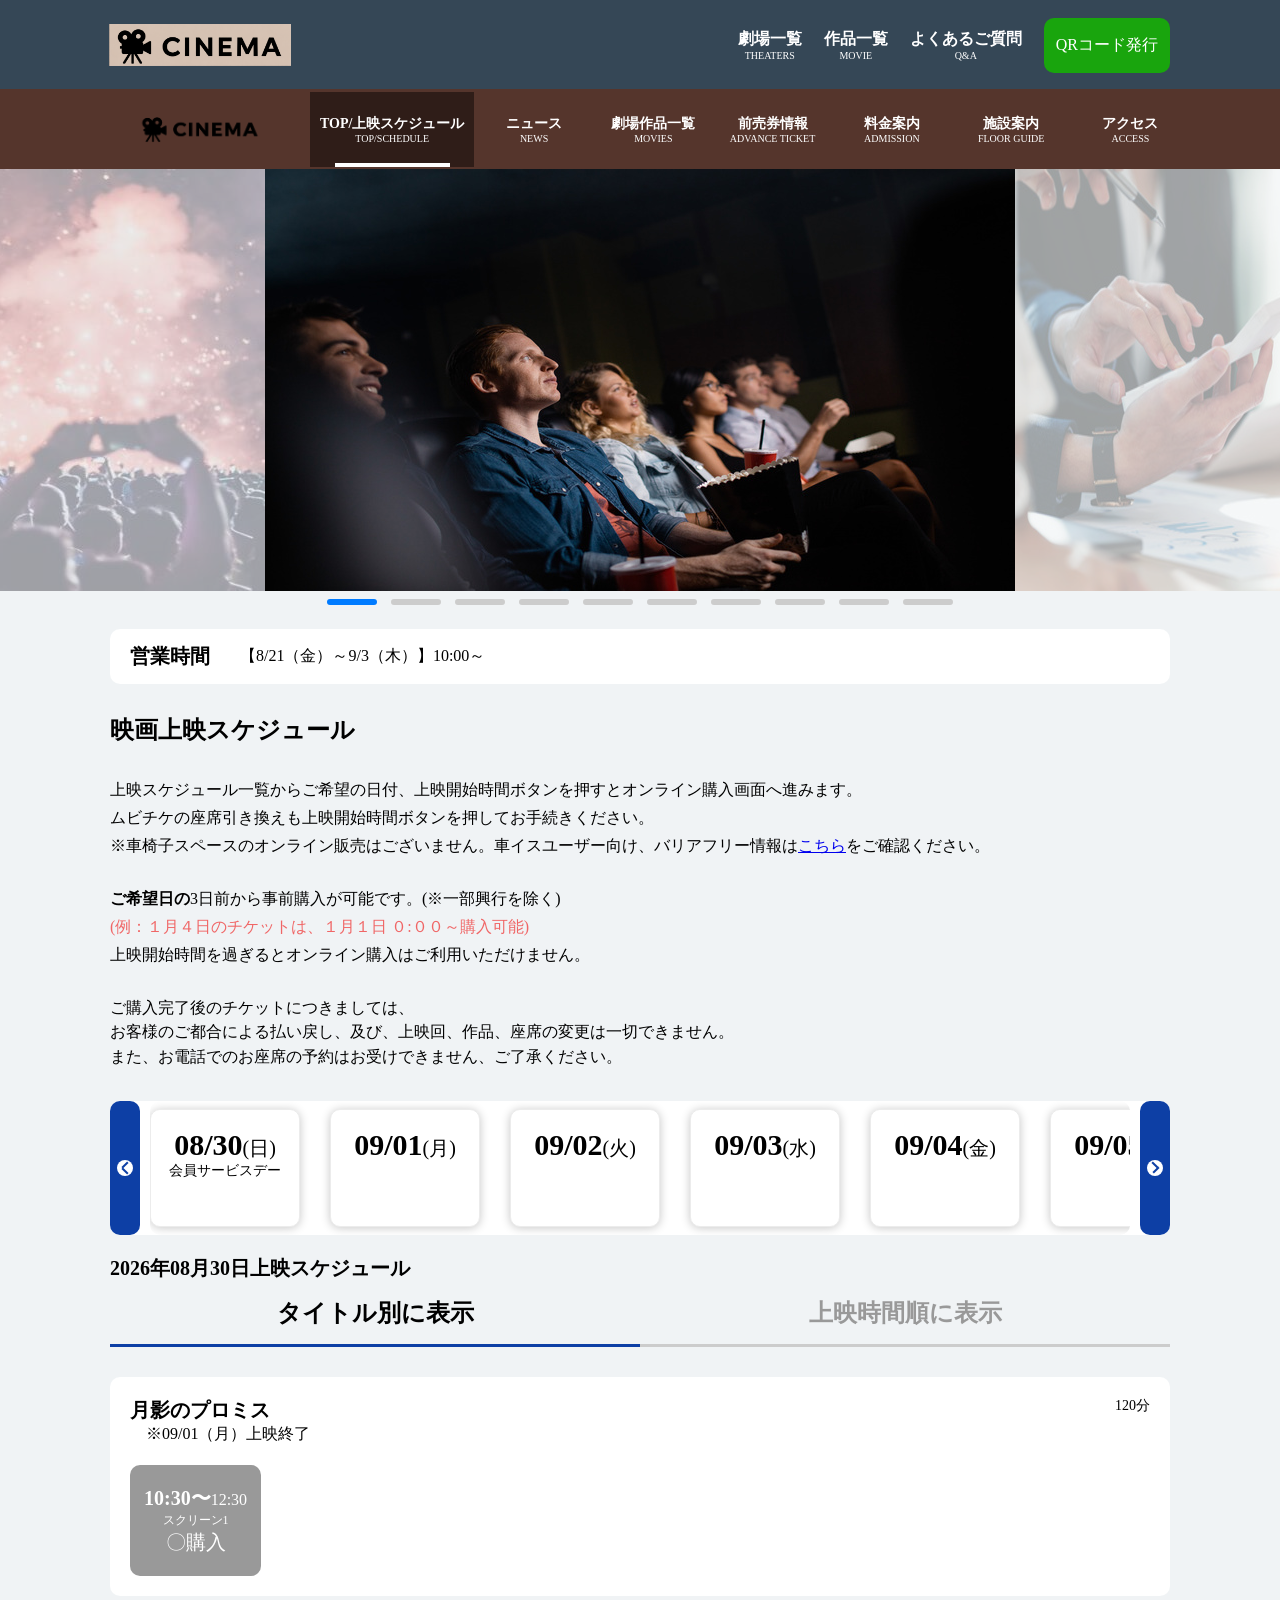
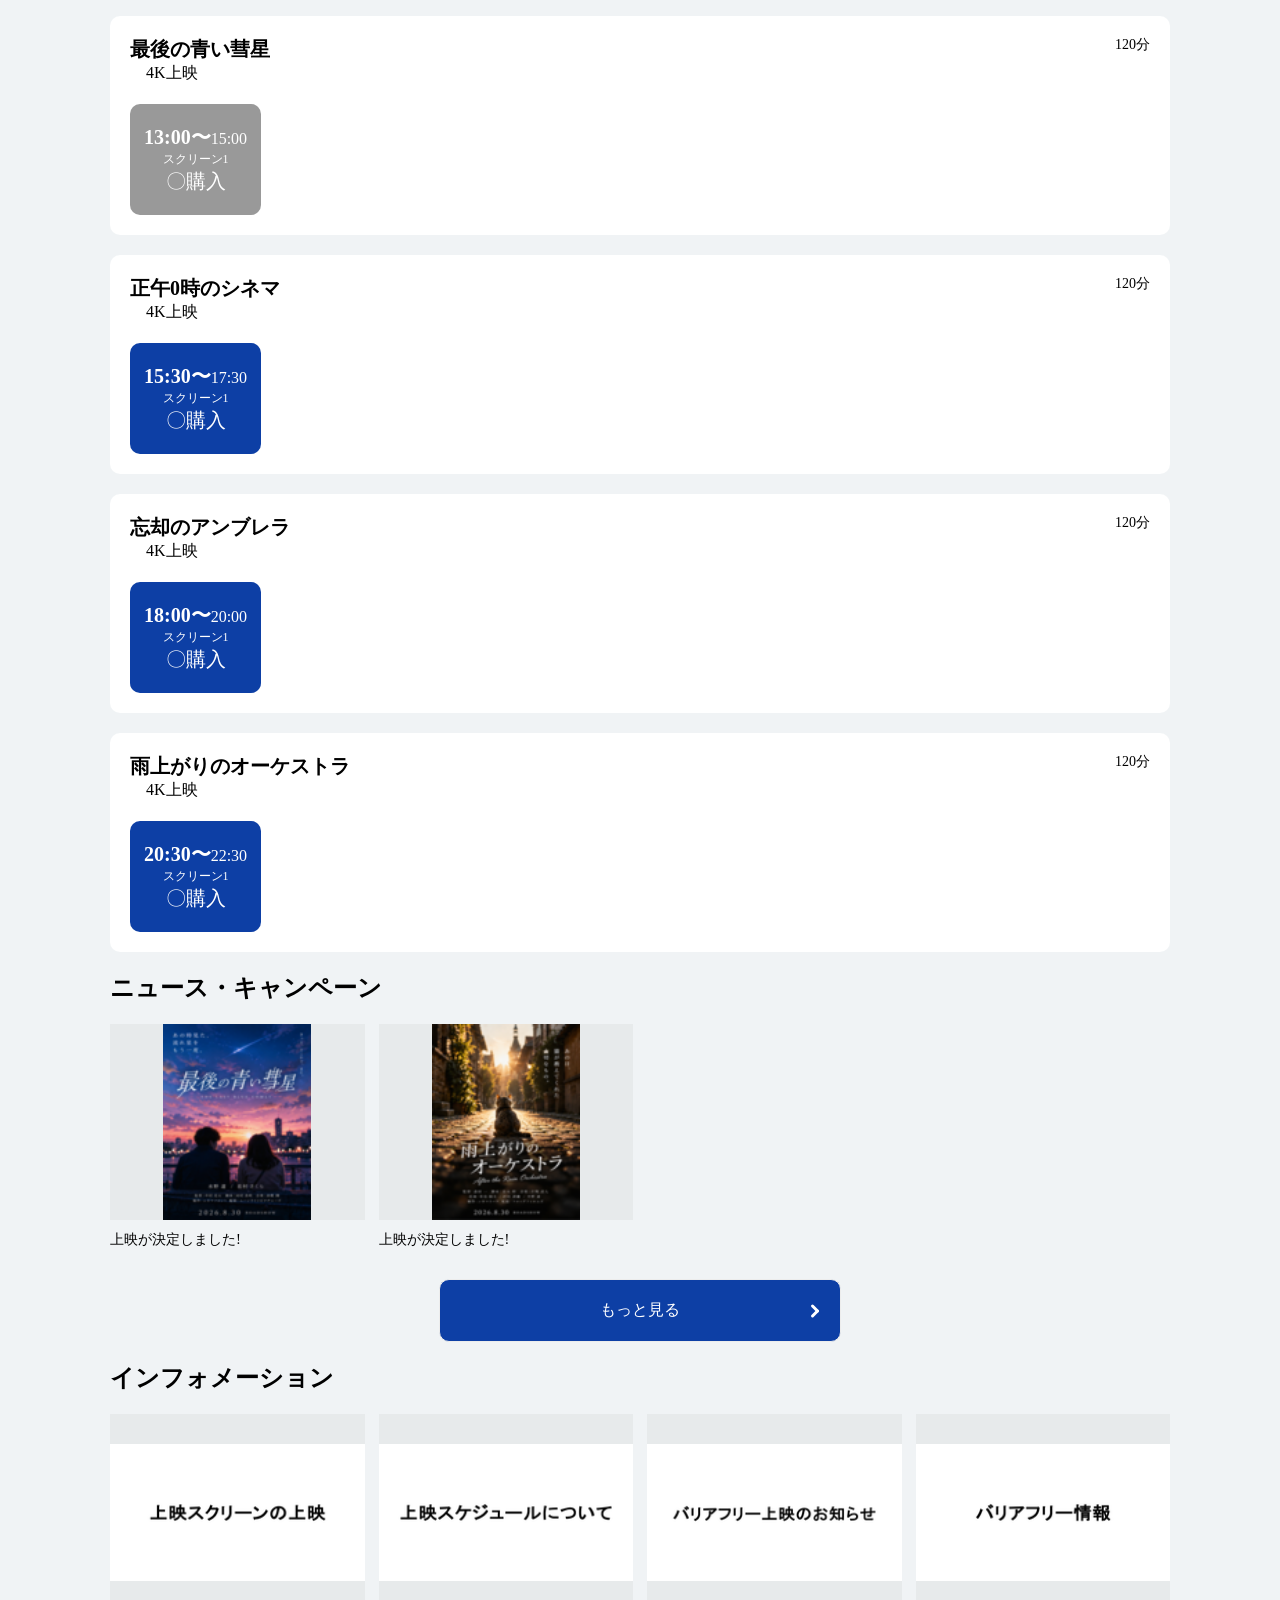
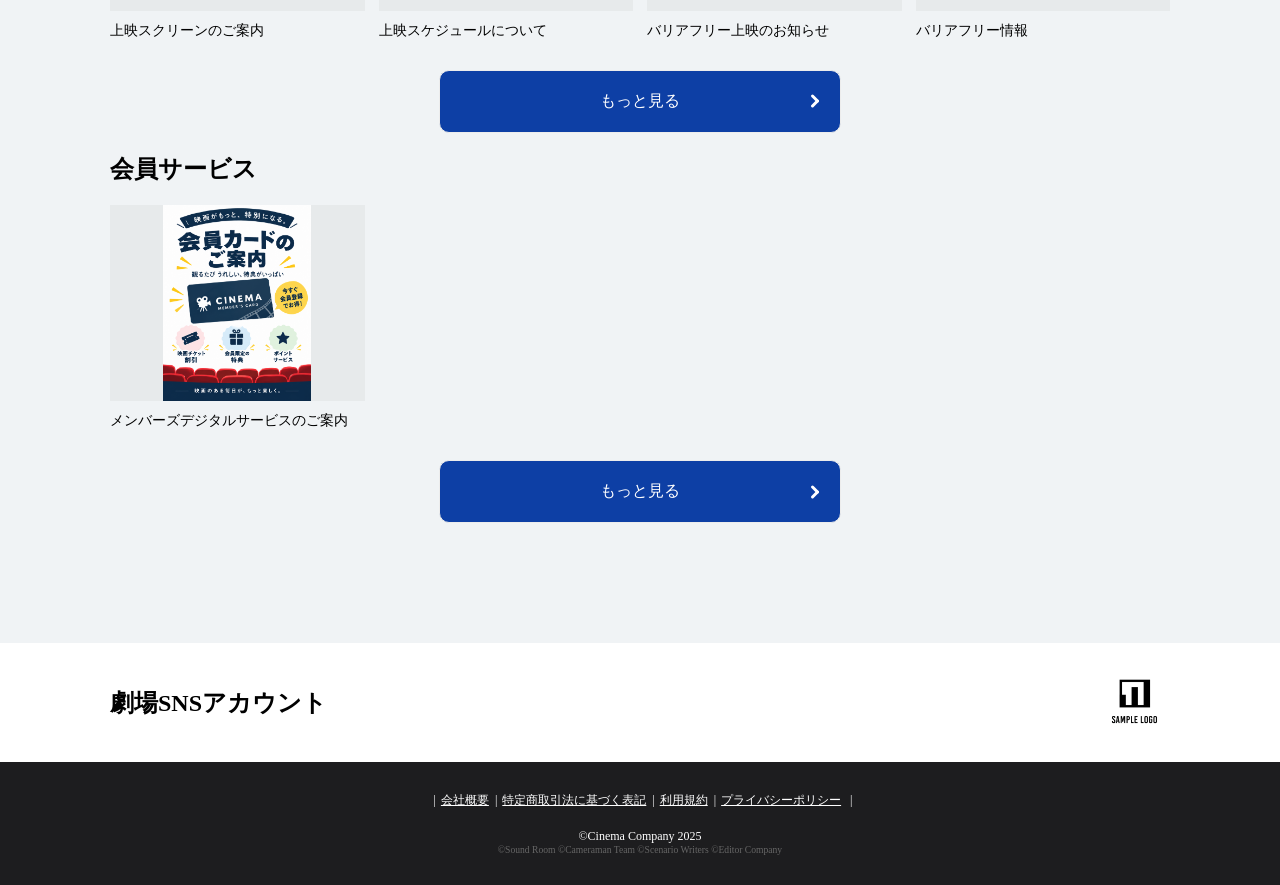
==== commit 6681f428: "update images and styles" ====
--- a/index.html
+++ b/index.html
@@ -634,7 +634,9 @@
               <a href="./index.html" class="c-link">     
                 <div class="p-contentLink__display u-bg-gray">
                   <div class="p-contentLink__left">
-                    <span class="p-scheduleBox__time">10:30~</span>12:30
+                    <div class="p-scheduleBox__time">
+                      <span class="p-scheduleBox__start">10:30~</span>12:30
+                    </div>
                     <p class="p-scheduleBox__info">スクリーン1 / 120分</p>
                     <p class="p-scheduleBox__purchase">販売期間外</p>
                   </div>  
@@ -650,7 +652,9 @@
               <a href="./index.html" class="c-link">     
                 <div class="p-contentLink__display u-bg-gray">
                   <div class="p-contentLink__left">
-                    <span class="p-scheduleBox__time">13:00~</span>15:00
+                    <div class="p-scheduleBox__time">
+                      <span class="p-scheduleBox__start">13:00~</span>15:00
+                    </div>
                     <p class="p-scheduleBox__info">スクリーン1 / 120分</p>
                     <p class="p-scheduleBox__purchase">販売期間外</p>
                   </div>  
@@ -666,7 +670,9 @@
               <a href="./index.html" class="c-link">     
                 <div class="p-contentLink__display">
                   <div class="p-contentLink__left">
-                    <span class="p-scheduleBox__time">15:30~</span>17:30
+                    <div class="p-scheduleBox__time">
+                      <span class="p-scheduleBox__start">15:30~</span>17:30
+                    </div>
                     <p class="p-scheduleBox__info">スクリーン1 / 120分</p>
                     <p class="p-scheduleBox__purchase">〇購入</p>
                   </div>  
@@ -682,7 +688,9 @@
               <a href="./index.html" class="c-link">     
                 <div class="p-contentLink__display">
                   <div class="p-contentLink__left">
-                    <span class="p-scheduleBox__time">18:00~</span>20:00
+                    <div class="p-scheduleBox__time">
+                      <span class="p-scheduleBox__start">18:00~</span>20:00
+                    </div>
                     <p class="p-scheduleBox__info">スクリーン1 / 120分</p>
                     <p class="p-scheduleBox__purchase">〇購入</p>
                   </div>  
@@ -698,7 +706,9 @@
               <a href="./index.html" class="c-link">     
                 <div class="p-contentLink__display">
                   <div class="p-contentLink__left">
-                    <span class="p-scheduleBox__time">20:30~</span>22:30
+                    <div class="p-scheduleBox__time">
+                      <span class="p-scheduleBox__start">20:30~</span>22:30
+                    </div>
                     <p class="p-scheduleBox__info">スクリーン1 / 120分</p>
                     <p class="p-scheduleBox__purchase">〇購入</p>
                   </div>  
--- a/assets/stylesheets/style.css
+++ b/assets/stylesheets/style.css
@@ -429,7 +429,6 @@
 
 .p-dateTransform__warp {
   width: 100%;
-  overflow-x: hidden;
 }
 
 .p-dateTransform__dates {
@@ -532,10 +531,6 @@
   display: none;
 }
 
-.p-tabContent__wrap--sp {
-  display: none;
-}
-
 .p-main__scheduleWrap label {
   display: block;
   flex: 1;
@@ -617,23 +612,20 @@
 }
 
 .p-scheduleBox {
-  padding: 14px;
+  padding: 20px 14px;
   background-color: #0d3fa5;
   text-align: center;
   color: #fff;
   border-radius: 10px;
 }
 
-.p-scheduleBox__time {
-  font-size: 20px;
-}
-
 .p-scheduleBox__info {
   font-size: 12px;
 }
 
 .p-scheduleBox__purchase {
   font-size: 20px;
+  min-width: 100px;
 }
 
 .p-screeningTime {
@@ -698,48 +690,6 @@
   position: static;
   top: auto;
   right: auto;
-}
-
-.p-contentLink--sp .p-contentLink__display {
-  padding: 20px 14px;
-  grid-column-gap: 0;
-}
-
-.p-contentLink--sp .p-tabContent__title {
-  font-size: 14px;
-}
-
-.p-contentLink--sp .p-tabContent__description {
-  font-size: 12px;
-  margin-top: 10px;
-}
-
-.p-contentLink--sp .p-contentLink__left {
-  width: 135px;
-  min-width: 135px;
-  margin-right: 10px;
-  text-align: center;
-  border-right: 1px solid #5576b9;  
-}
-
-.p-contentLink--sp .p-contentLink__right {
-  padding-right: 10px;
-  padding-right: 10px;
-}
-
-.p-contentLink--sp .p-scheduleBox__time {
-  font-size: 20px;
-  font-weight: 700;
-  margin-bottom: 2px;
-}
-
-.p-contentLink--sp .p-scheduleBox__info {
-  font-size: 12px;
-  margin-bottom: 2px;
-}
-
-.p-contentLink--sp .p-scheduleBox__purchase {
-  font-size: 18px;
 }
 
 .p-container__title {
@@ -1177,7 +1127,7 @@
   }
 
   .p-slidesBots {
-    padding: 0 100px;
+    position: static;
   }
 
   .p-menuBar__wrap{
@@ -1363,15 +1313,67 @@
     display:flex;
     align-items:center;
     justify-content:space-between;
-    gap:20px;
+    gap:10px;
   }
 
   .p-scheduleBox {
+    padding: 16px;
     width: 100%;
   }
 
   .p-scheduleBox__purchase {
     margin-left: auto;
+    font-size: 18px;
+  }
+
+  .p-scheduleBox__start{
+    font-size:18px;
+    margin-right: 5px;
+  }
+
+  .p-contentLink--sp .p-contentLink__display {
+    padding: 20px 14px;
+    grid-column-gap: 0;
+  }
+
+  .p-contentLink--sp .p-tabContent__title {
+    font-size: 14px;
+  }
+
+  .p-contentLink--sp .p-tabContent__description {
+    font-size: 12px;
+    margin-top: 10px;
+  }
+
+  .p-contentLink--sp .p-contentLink__left {
+    width: 135px;
+    min-width: 135px;
+    margin-right: 10px;
+    text-align: center;
+    border-right: 1px solid #5576b9;  
+  }
+
+  .p-contentLink--sp .p-contentLink__right {
+    padding-right: 10px;
+    padding-right: 10px;
+  }
+
+  .p-contentLink--sp .p-scheduleBox__time {
+    font-size: 15px;
+    margin-bottom: 2px;
+  }
+
+  .p-contentLink--sp .p-scheduleBox__info {
+    font-size: 12px;
+    margin-bottom: 2px;
+  }
+
+  .p-contentLink--sp .p-scheduleBox__purchase {
+    font-size: 18px;
+  }
+
+  .p-tabContent__wrap--sp {
+    display: none;
   }
 
   .p-newsItem__title,
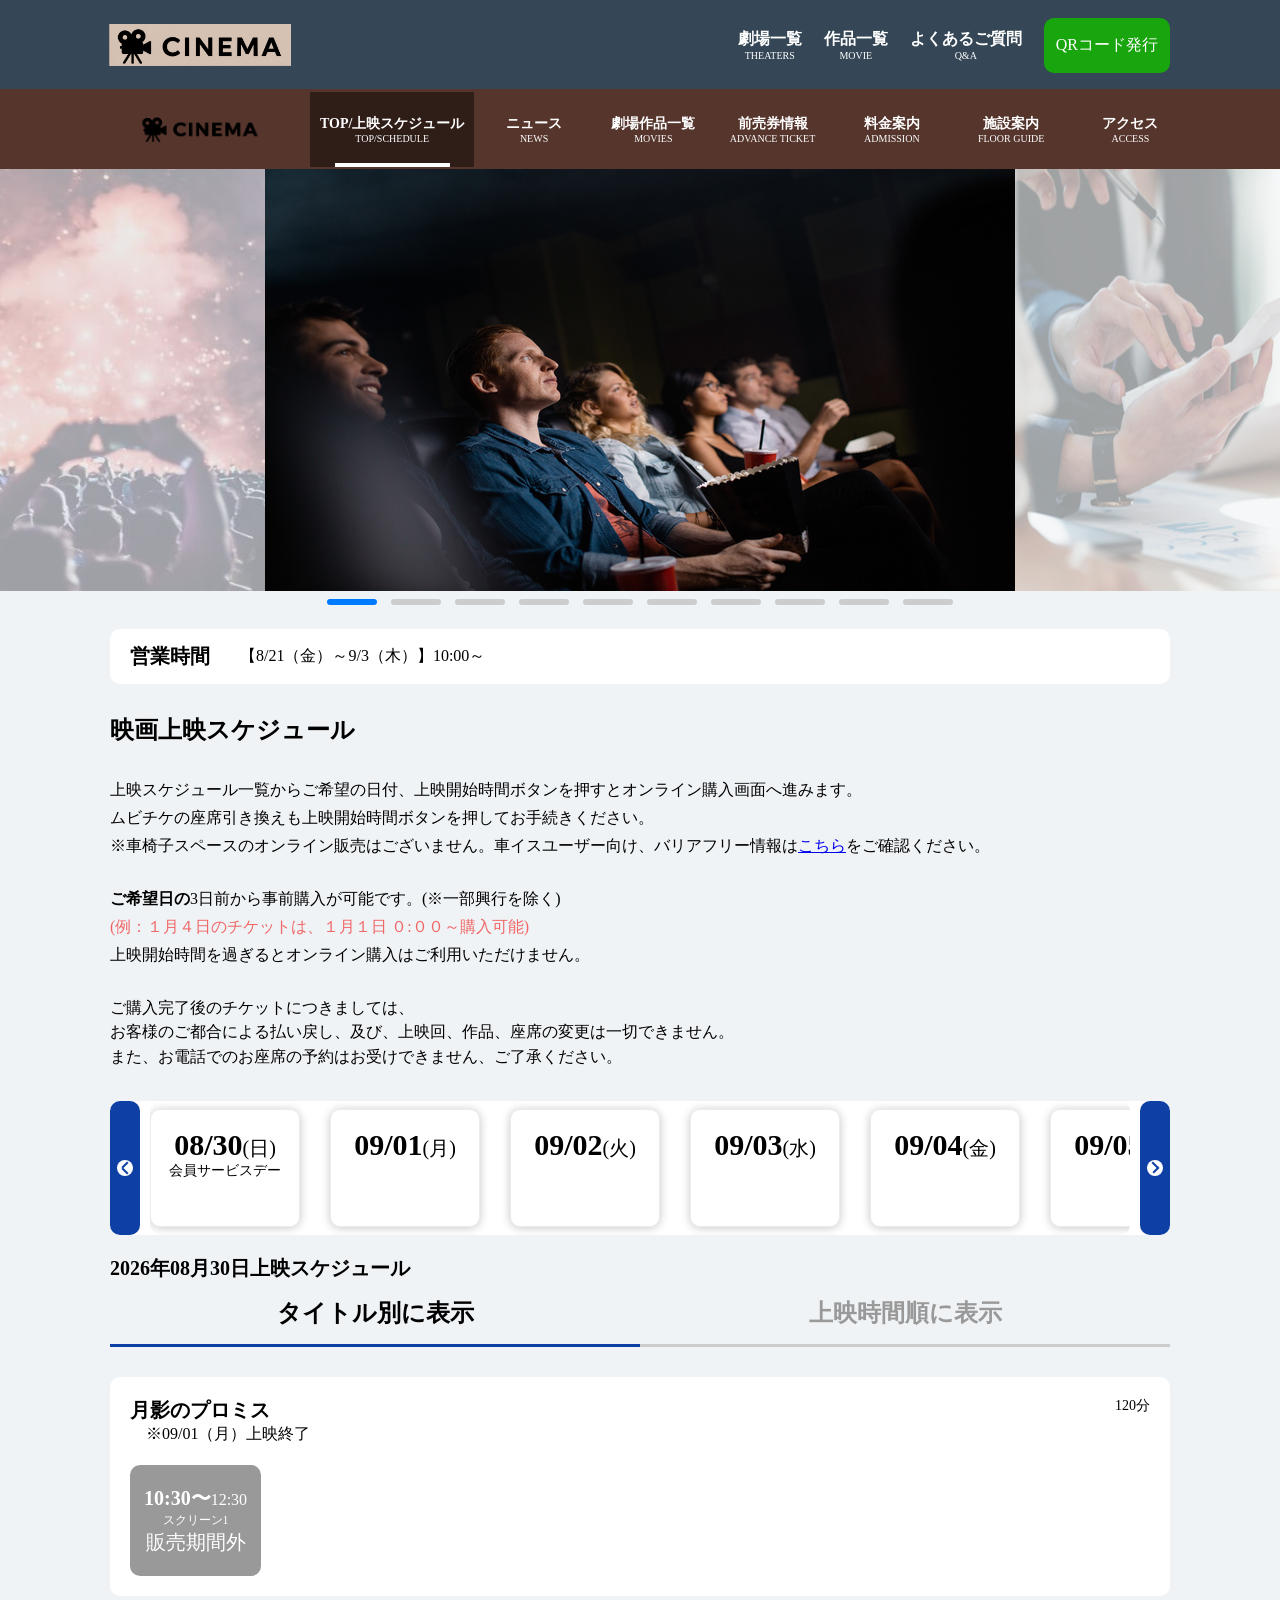
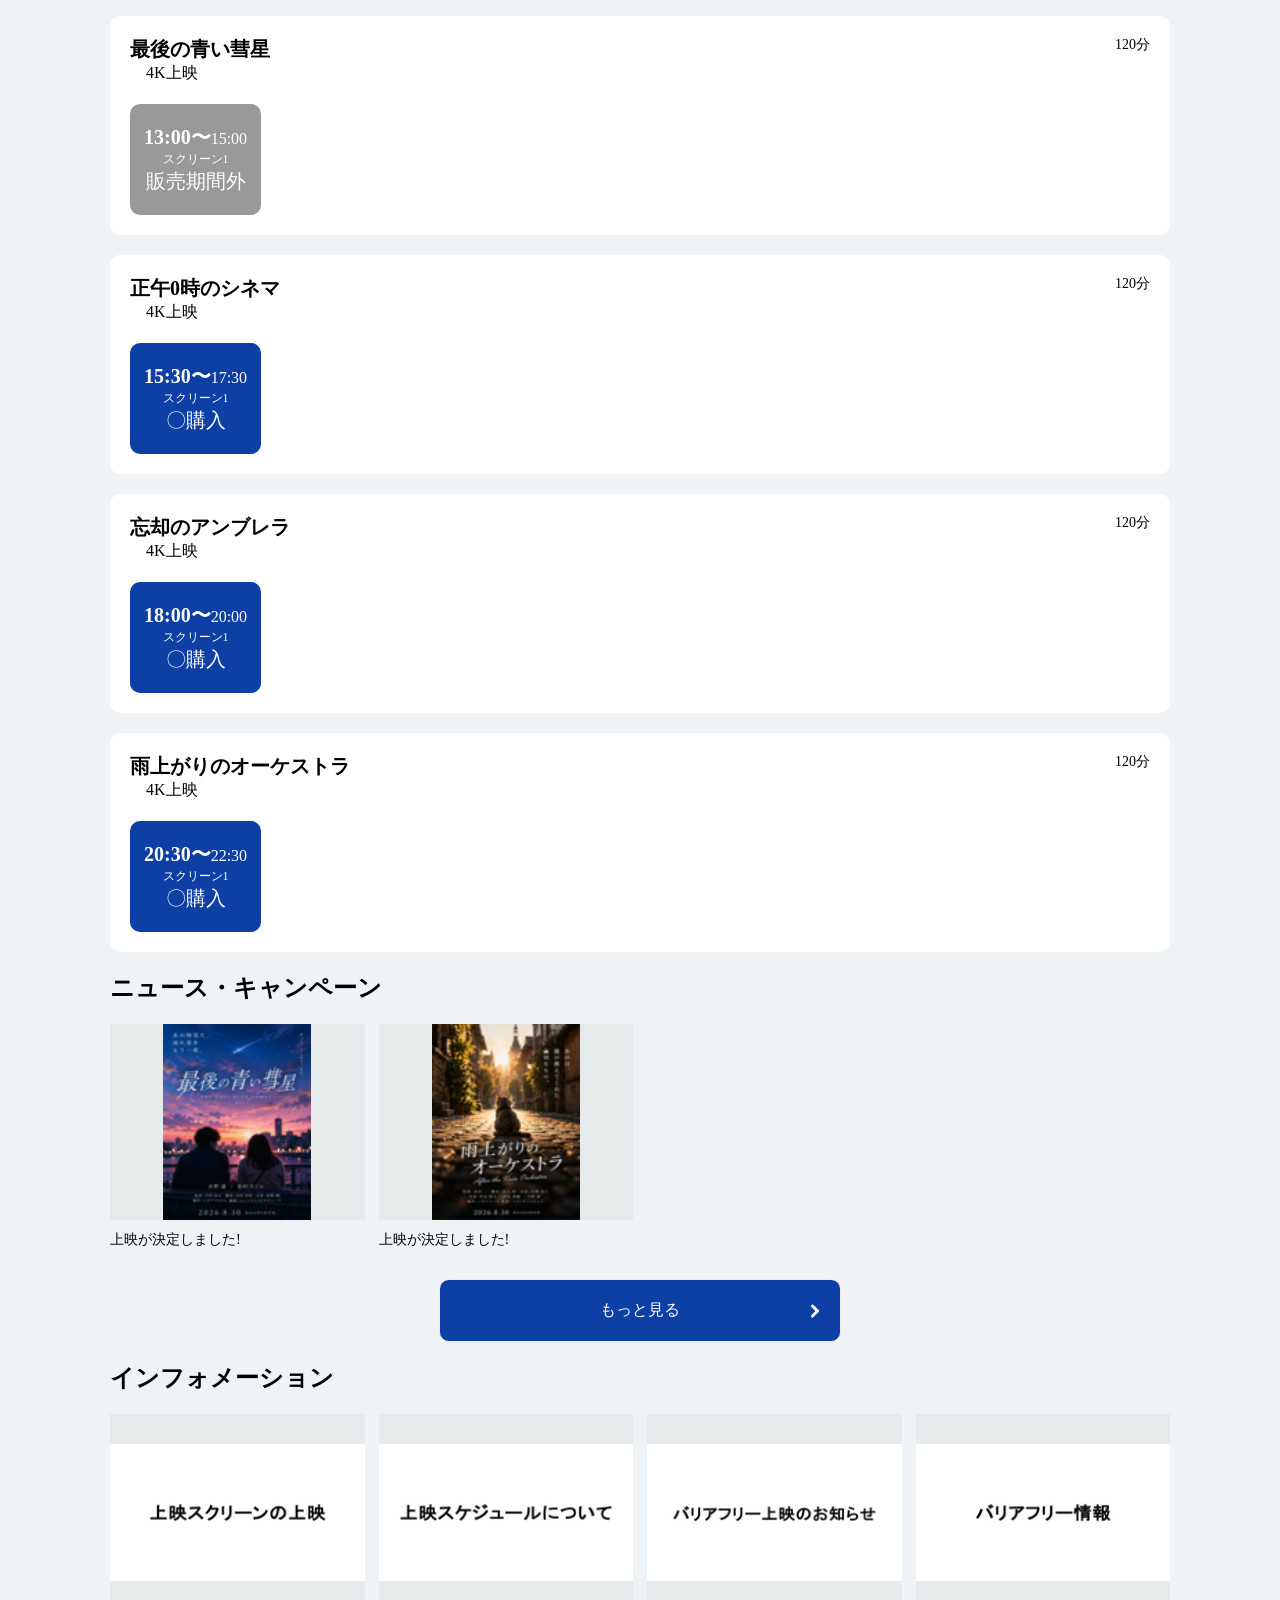
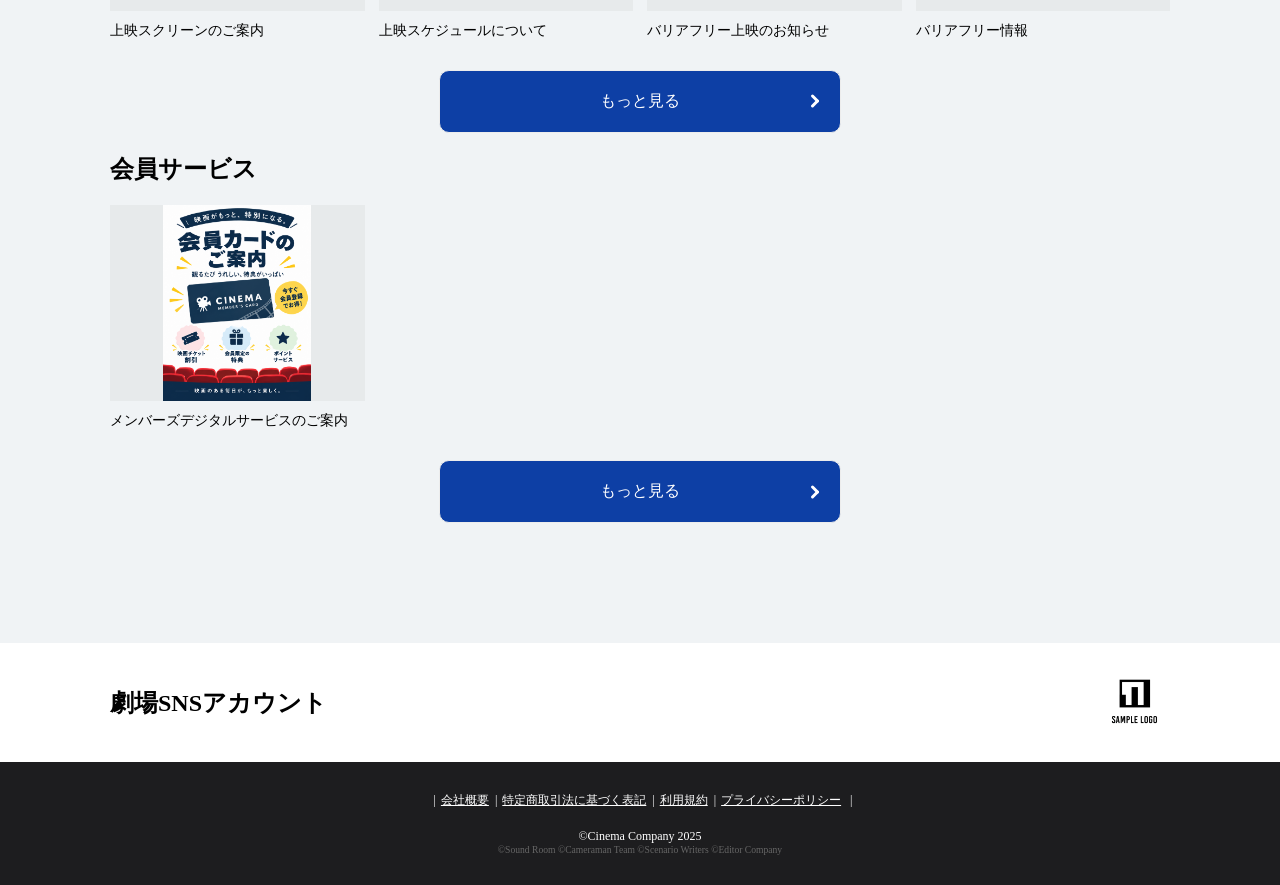
==== commit cfc0798b: "update images and styles" ====
--- a/index.html
+++ b/index.html
@@ -422,7 +422,7 @@
                           <span class="p-scheduleBox__start">10:30〜</span>12:30
                         </div>       
                         <p class="p-scheduleBox__info">スクリーン1</p>
-                        <p class="p-scheduleBox__purchase">〇購入</p>
+                        <p class="p-scheduleBox__purchase">販売期間外</p>
                       </a>  
                   </li>
                   </ul>
@@ -446,7 +446,7 @@
                           <span class="p-scheduleBox__start">13:00〜</span>15:00
                         </div>       
                         <p class="p-scheduleBox__info">スクリーン1</p>
-                        <p class="p-scheduleBox__purchase">〇購入</p>
+                        <p class="p-scheduleBox__purchase">販売期間外</p>
                       </a>  
                     </li>
                   </ul>
--- a/assets/stylesheets/style.css
+++ b/assets/stylesheets/style.css
@@ -1324,6 +1324,7 @@
   .p-scheduleBox__purchase {
     margin-left: auto;
     font-size: 18px;
+    min-width: 0;
   }
 
   .p-scheduleBox__start{
